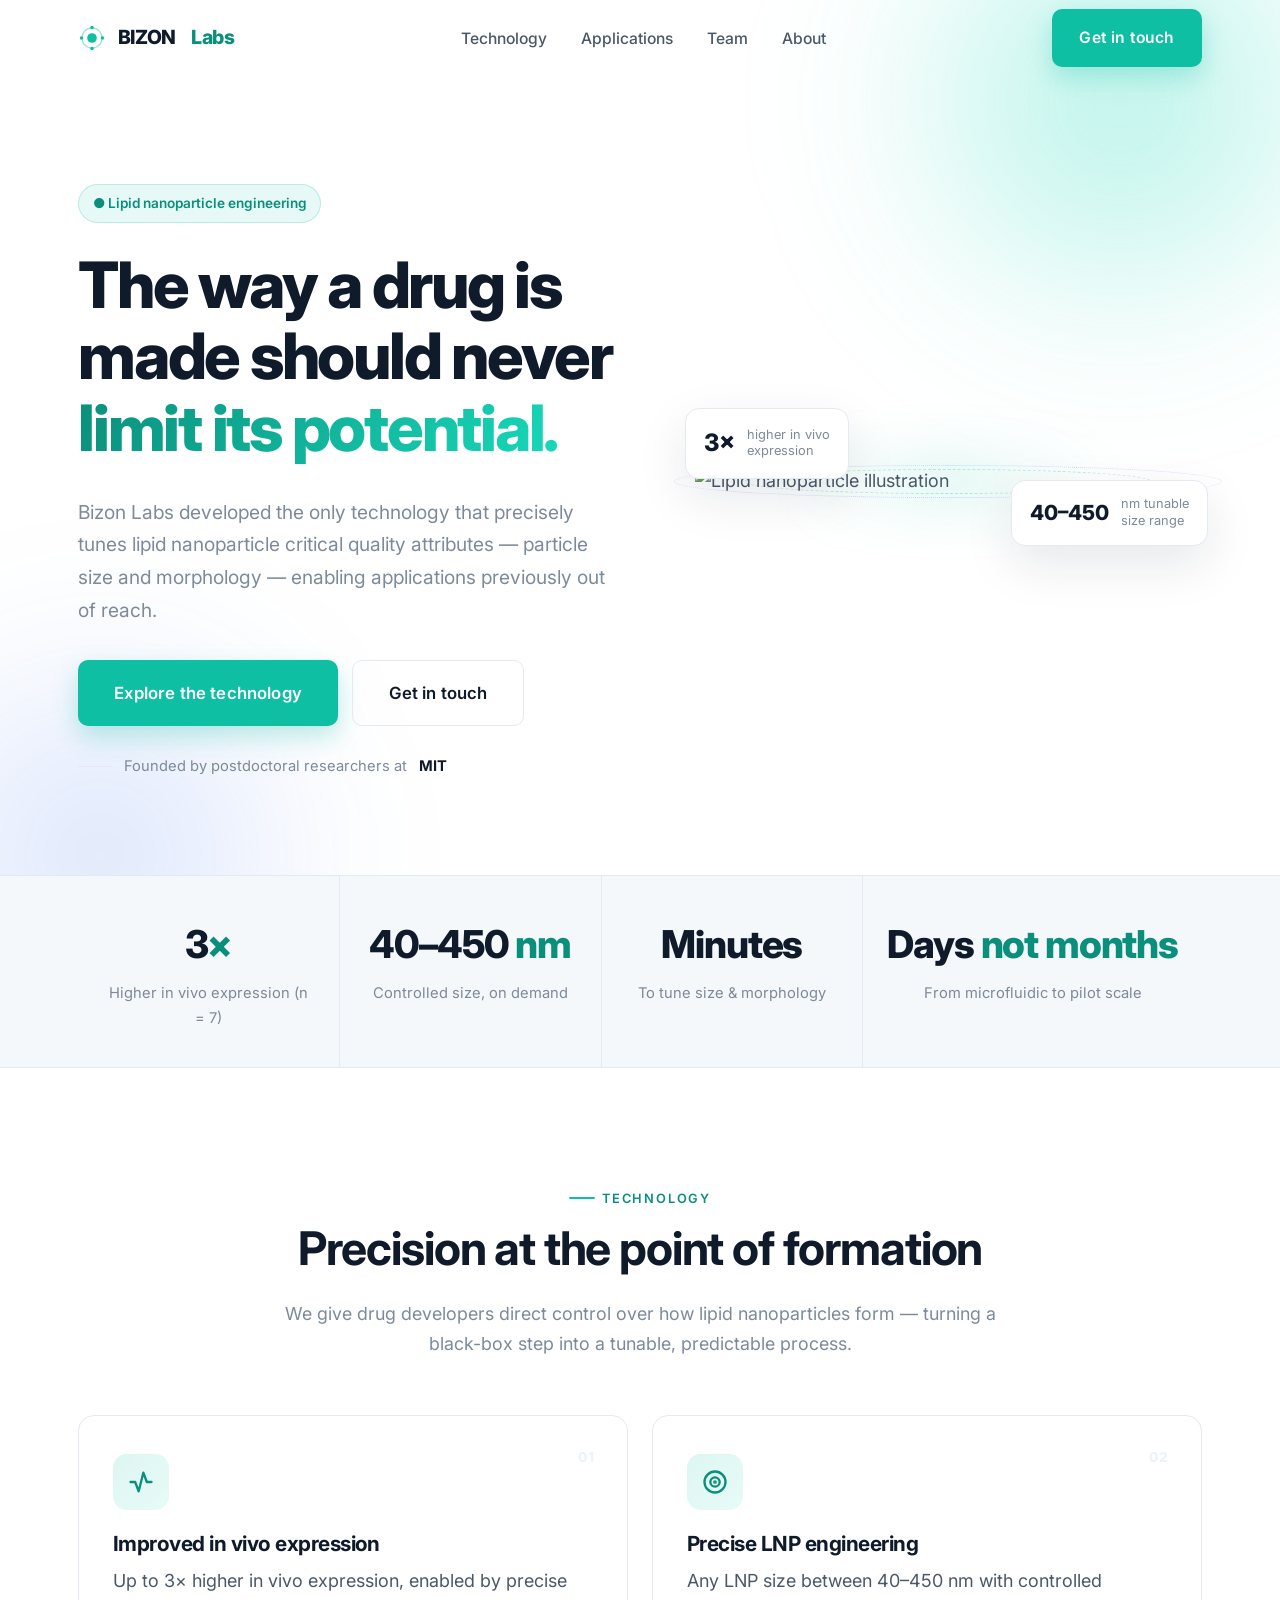
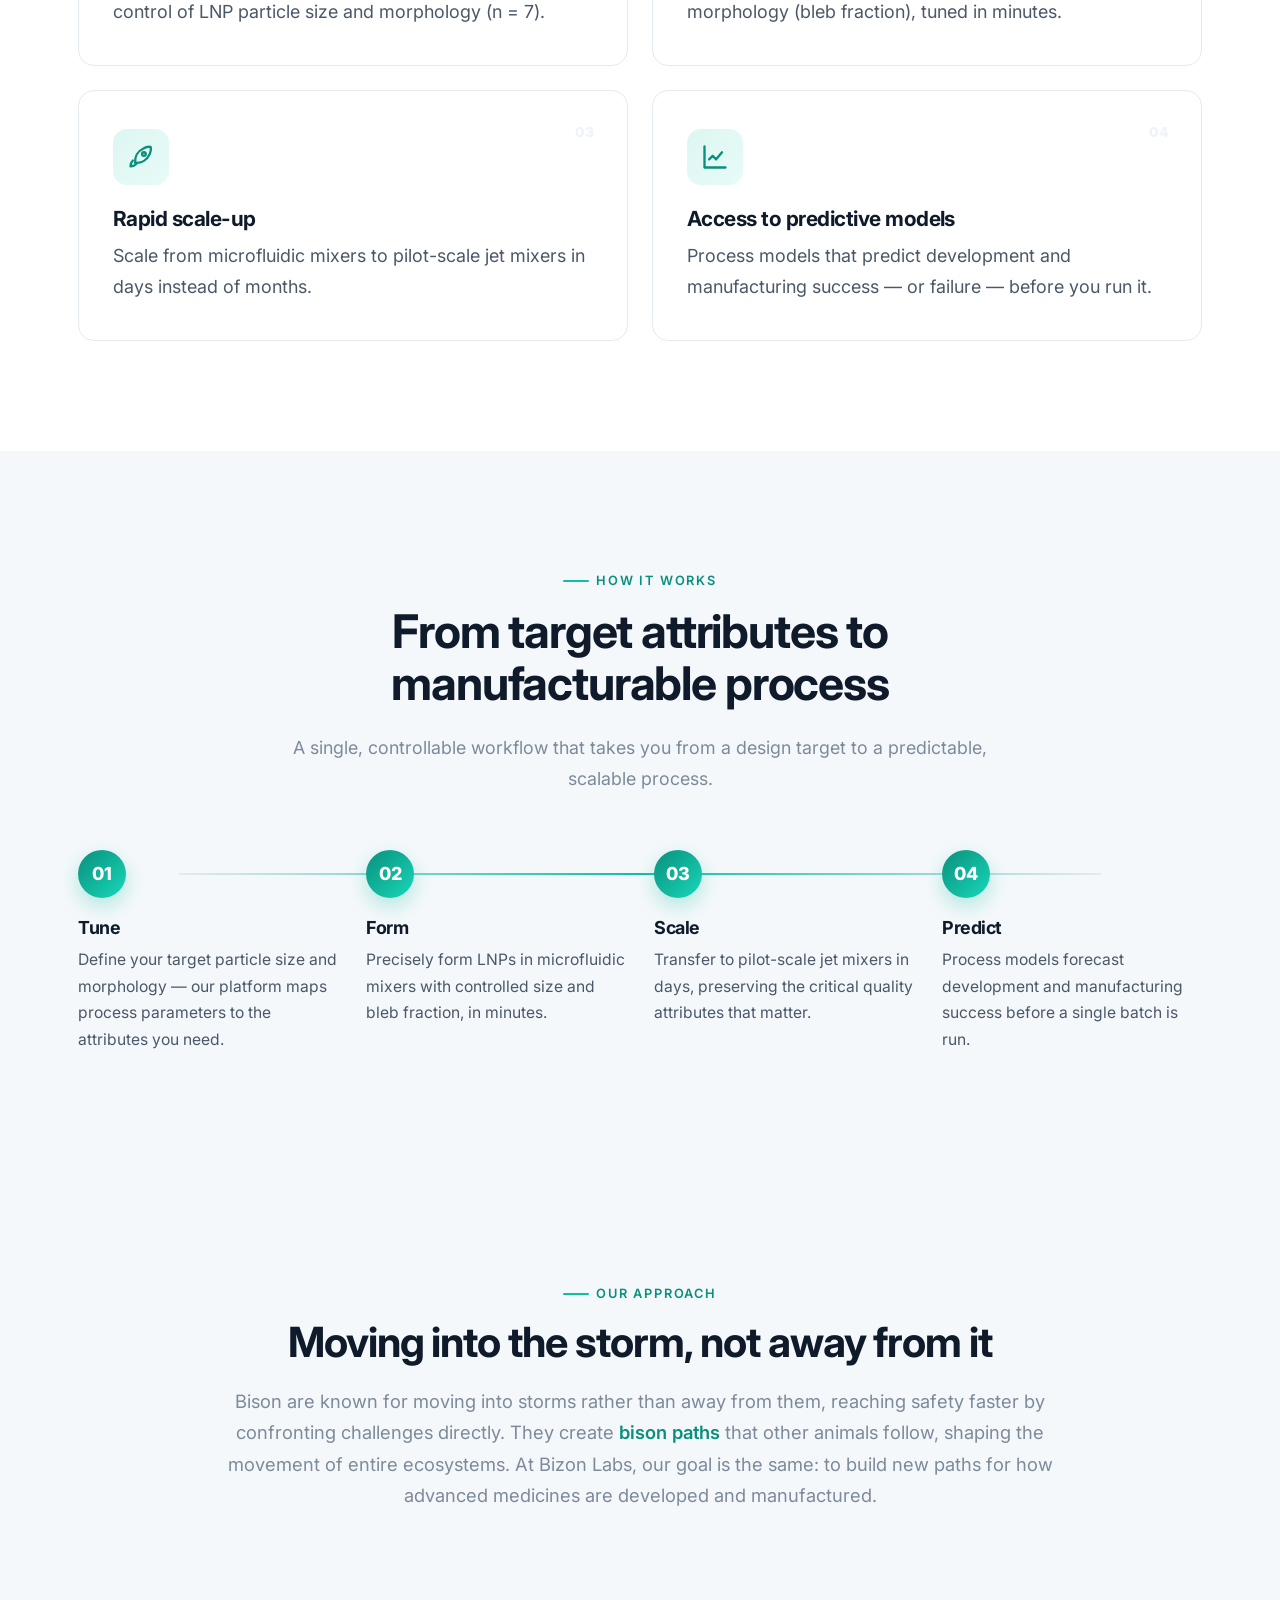
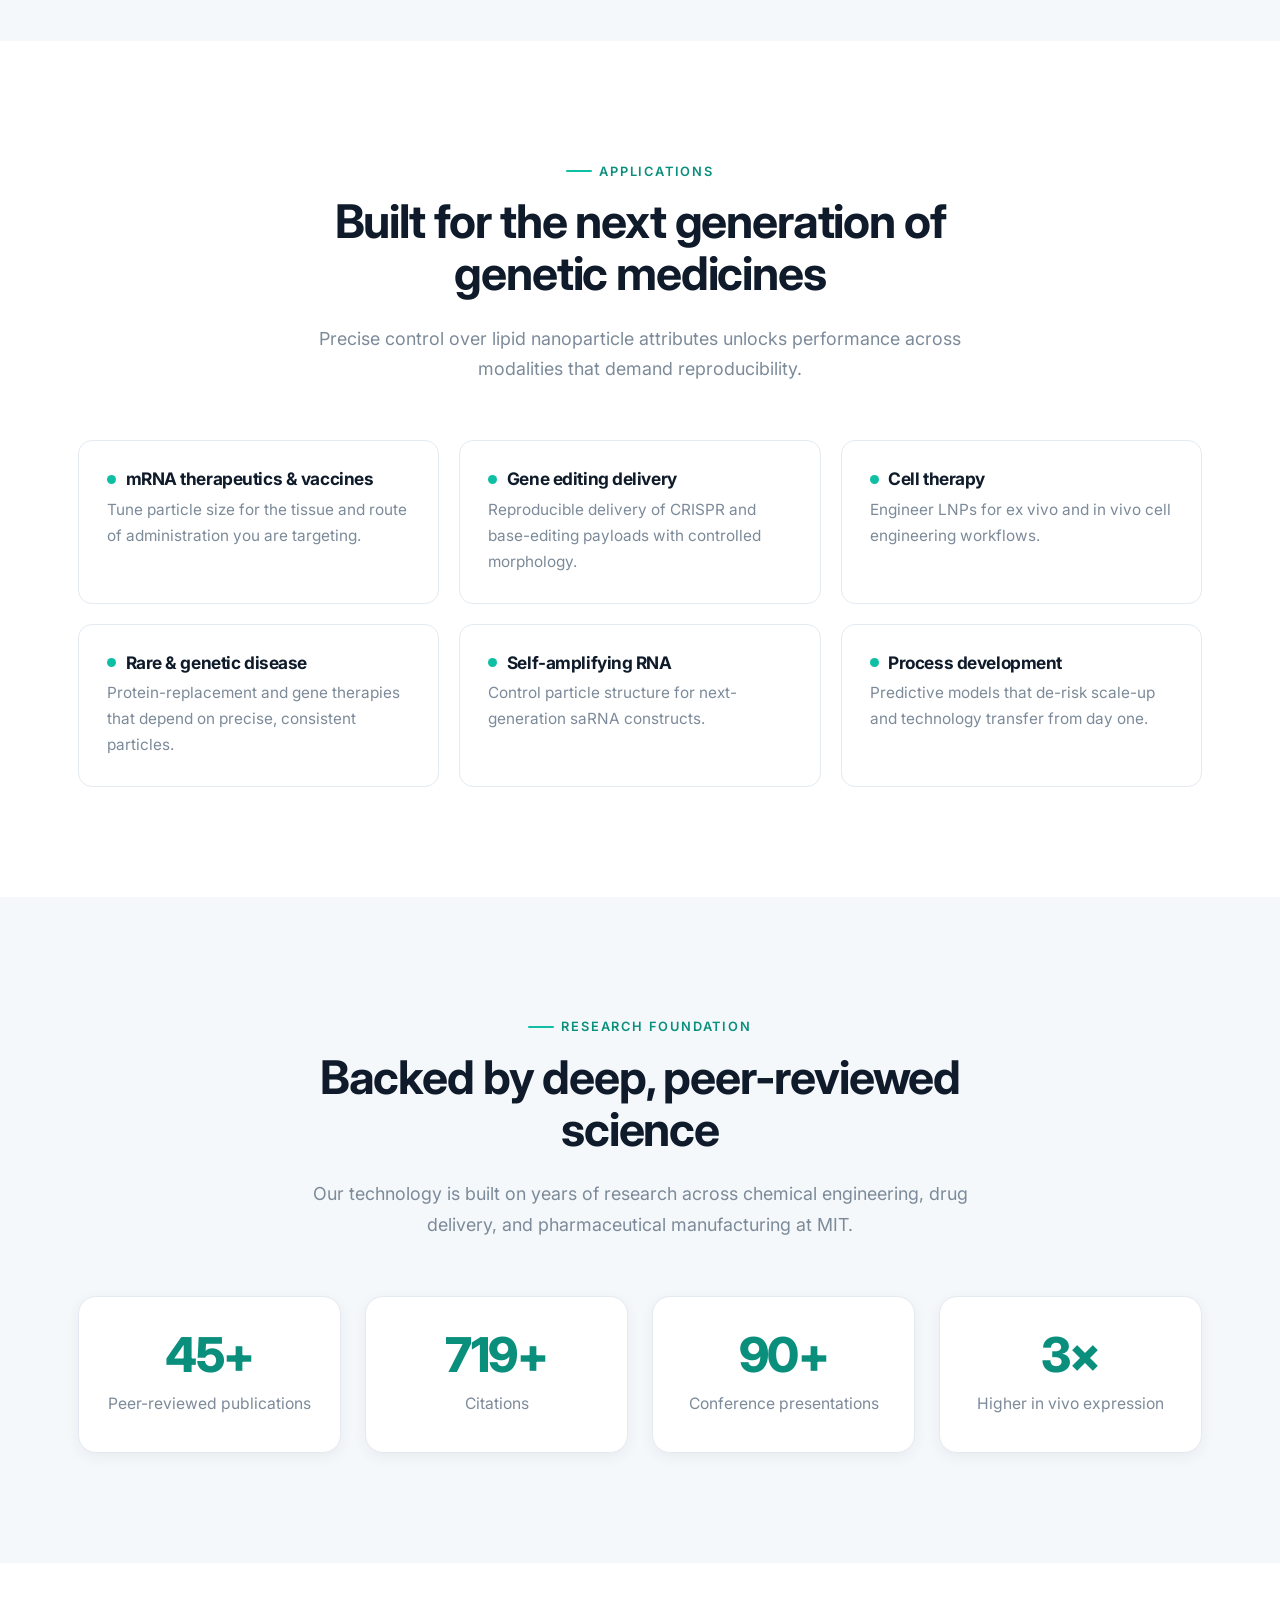
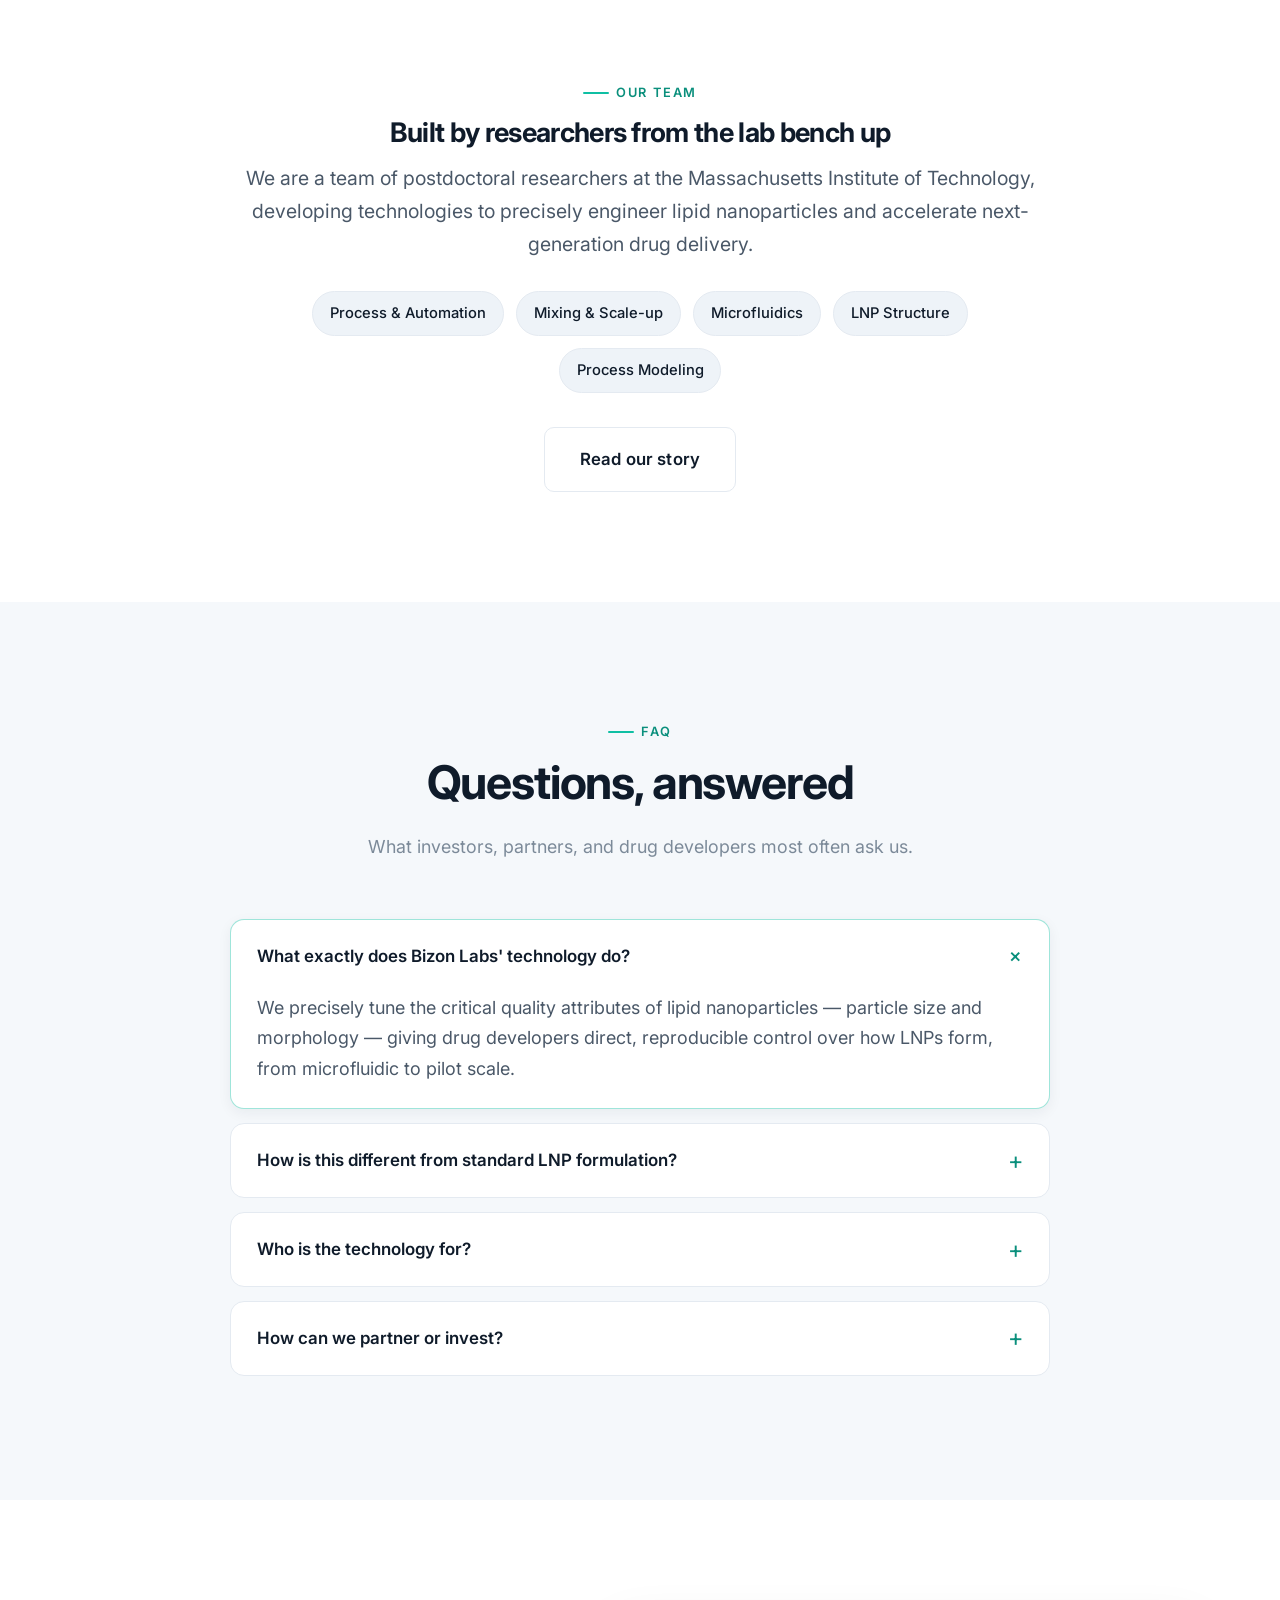
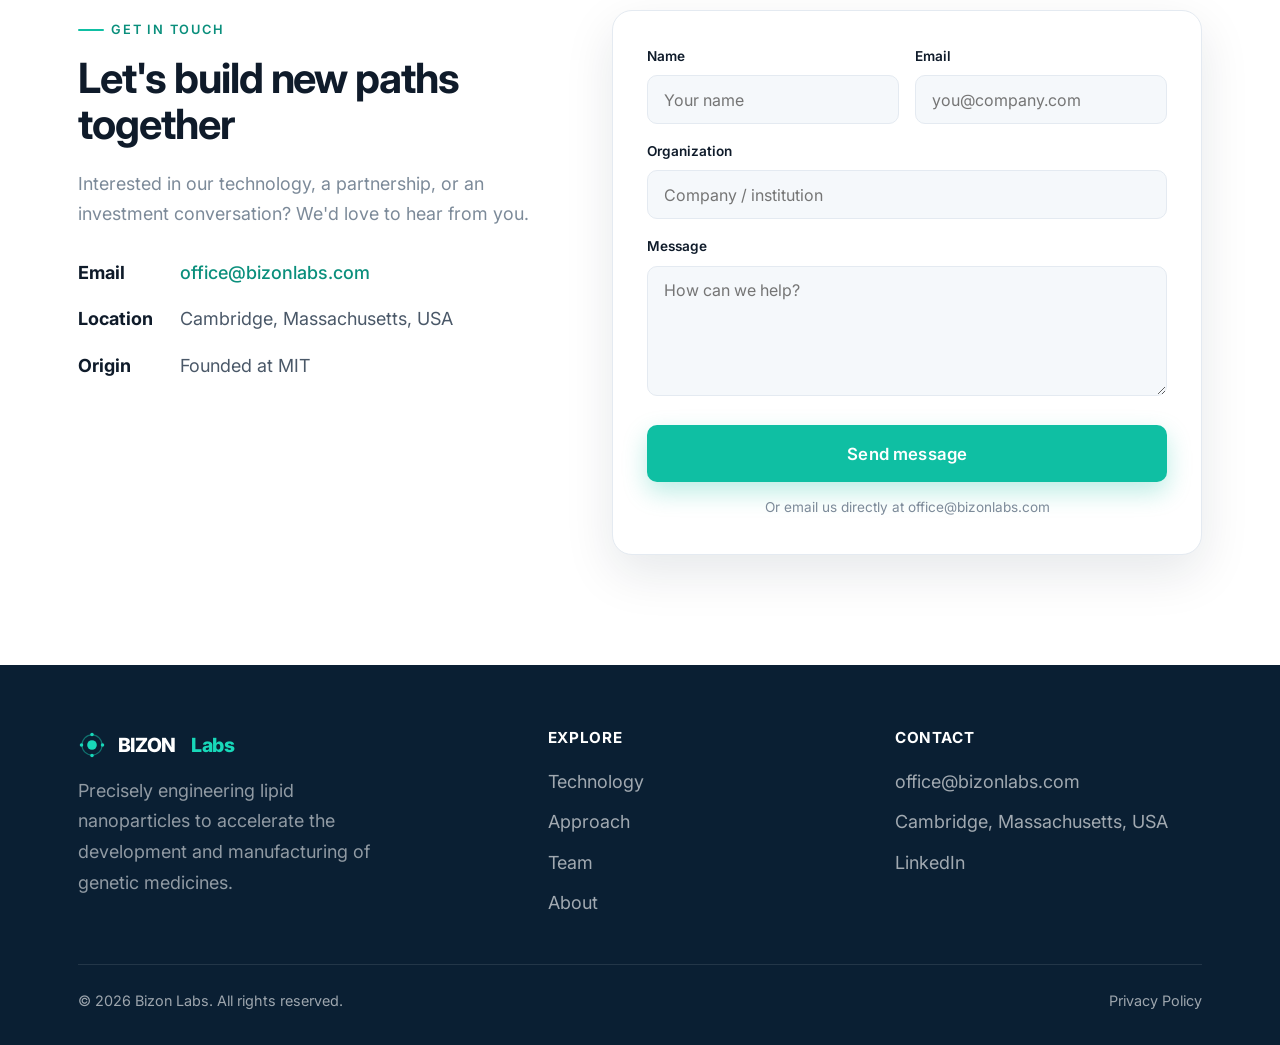
==== index.html @ 74df3350 "Redesign site: light/premium layout, anonymous team, new sections - Rebuild index/team/privacy on a " ====
<!DOCTYPE html>
<html lang="en">
<head>
	<meta charset="utf-8" />
	<meta name="viewport" content="width=device-width, initial-scale=1" />
	<title>Bizon Labs — Precision Lipid Nanoparticle Engineering</title>
	<meta name="description" content="Bizon Labs builds technology that precisely tunes lipid nanoparticle critical quality attributes — size and morphology — to unlock better in vivo performance and faster process development for genetic medicines." />

	<!-- Open Graph -->
	<meta property="og:type" content="website" />
	<meta property="og:title" content="Bizon Labs — Precision Lipid Nanoparticle Engineering" />
	<meta property="og:description" content="Precisely tune lipid nanoparticle size and morphology for better in vivo expression and faster scale-up." />
	<meta property="og:url" content="https://bizonlabs.com/" />

	<!-- Favicon (inline teal dot) -->
	<link rel="icon" href="data:image/svg+xml,%3Csvg xmlns='http://www.w3.org/2000/svg' viewBox='0 0 32 32'%3E%3Ccircle cx='16' cy='16' r='13' fill='%230fbfa3'/%3E%3Ccircle cx='16' cy='16' r='5' fill='%23ffffff'/%3E%3C/svg%3E" />

	<link rel="preconnect" href="https://fonts.googleapis.com" />
	<link rel="preconnect" href="https://fonts.gstatic.com" crossorigin />
	<link href="https://fonts.googleapis.com/css2?family=Inter:wght@400;500;600;700;800&display=swap" rel="stylesheet" />
	<link rel="stylesheet" href="assets/css/site.css" />
</head>
<body>

	<!-- Header -->
	<header class="site-header" id="siteHeader">
		<div class="container nav">
			<a href="#home" class="brand"><svg class="logo" width="28" height="28" viewBox="0 0 32 32" aria-hidden="true"><circle cx="16" cy="16" r="11.5" fill="none" stroke="currentColor" stroke-width="1.4" opacity=".45"/><circle cx="16" cy="16" r="5.5" fill="currentColor"/><g fill="currentColor"><circle cx="16" cy="4" r="2"/><circle cx="28" cy="16" r="2"/><circle cx="16" cy="28" r="2"/><circle cx="4" cy="16" r="2"/></g></svg>BIZON&nbsp;<b>Labs</b></a>
			<ul class="nav-links">
				<li><a href="#technology">Technology</a></li>
				<li><a href="#applications">Applications</a></li>
				<li><a href="#team">Team</a></li>
				<li><a href="team.html">About</a></li>
			</ul>
			<div class="nav-cta">
				<a href="#contact" class="btn btn--primary">Get in touch</a>
			</div>
			<button class="nav-toggle" id="navToggle" aria-label="Menu"><span></span><span></span><span></span></button>
		</div>
		<nav class="mobile-menu" id="mobileMenu">
			<a href="#technology">Technology</a>
			<a href="#applications">Applications</a>
			<a href="#team">Team</a>
			<a href="team.html">About</a>
			<a href="#contact" class="btn btn--primary">Get in touch</a>
		</nav>
	</header>

	<!-- Hero -->
	<section class="hero" id="home">
		<div class="container">
			<div class="hero-grid">
				<div class="hero-copy">
					<span class="hero-badge">● Lipid nanoparticle engineering</span>
					<h1>The way a drug is made should never <span class="grad">limit its potential.</span></h1>
					<p class="hero-lead">Bizon Labs developed the only technology that precisely tunes lipid nanoparticle critical quality attributes — particle size and morphology — enabling applications previously out of reach.</p>
					<div class="hero-actions">
						<a href="#technology" class="btn btn--primary btn--lg">Explore the technology</a>
						<a href="#contact" class="btn btn--ghost btn--lg">Get in touch</a>
					</div>
					<div class="hero-trust">Founded by postdoctoral researchers at <strong>MIT</strong></div>
				</div>
				<div class="hero-visual">
					<div class="glow"></div>
					<div class="hero-orbit"><span></span><span></span></div>
					<img src="images/LNP.png" alt="Lipid nanoparticle illustration" />
					<div class="hero-card">
						<div class="num">3×</div>
						<div class="lbl">higher in vivo<br />expression</div>
					</div>
					<div class="hero-card card-2">
						<div class="num" style="font-size:1.3rem">40–450</div>
						<div class="lbl">nm tunable<br />size range</div>
					</div>
				</div>
			</div>
		</div>
	</section>

	<!-- Stat bar -->
	<section class="statbar">
		<div class="container">
			<div class="grid">
				<div class="stat"><div class="n">3<span>×</span></div><div class="t">Higher in vivo expression (n = 7)</div></div>
				<div class="stat"><div class="n">40–450 <span>nm</span></div><div class="t">Controlled size, on demand</div></div>
				<div class="stat"><div class="n">Minutes</div><div class="t">To tune size &amp; morphology</div></div>
				<div class="stat"><div class="n">Days <span>not months</span></div><div class="t">From microfluidic to pilot scale</div></div>
			</div>
		</div>
	</section>

	<!-- Technology -->
	<section class="section" id="technology">
		<div class="container">
			<div class="section-head reveal">
				<span class="eyebrow">Technology</span>
				<h2>Precision at the point of formation</h2>
				<p>We give drug developers direct control over how lipid nanoparticles form — turning a black-box step into a tunable, predictable process.</p>
			</div>
			<div class="cards">
				<article class="card reveal d1">
					<span class="num-badge">01</span>
					<div class="ico">
						<svg viewBox="0 0 24 24" fill="none" stroke="currentColor" stroke-width="2" stroke-linecap="round" stroke-linejoin="round"><path d="M3 12h4l3 8 4-16 3 8h4"/></svg>
					</div>
					<h3>Improved in vivo expression</h3>
					<p>Up to 3× higher in vivo expression, enabled by precise control of LNP particle size and morphology (n = 7).</p>
				</article>
				<article class="card reveal d2">
					<span class="num-badge">02</span>
					<div class="ico">
						<svg viewBox="0 0 24 24" fill="none" stroke="currentColor" stroke-width="2" stroke-linecap="round" stroke-linejoin="round"><circle cx="12" cy="12" r="9"/><circle cx="12" cy="12" r="4"/><circle cx="12" cy="12" r="0.6" fill="currentColor"/></svg>
					</div>
					<h3>Precise LNP engineering</h3>
					<p>Any LNP size between 40–450 nm with controlled morphology (bleb fraction), tuned in minutes.</p>
				</article>
				<article class="card reveal d3">
					<span class="num-badge">03</span>
					<div class="ico">
						<svg viewBox="0 0 24 24" fill="none" stroke="currentColor" stroke-width="2" stroke-linecap="round" stroke-linejoin="round"><path d="M5 15c-2 2-2 5-2 5s3 0 5-2"/><path d="M14.5 4.5C9 7 6.5 12 7 17c5 .5 10-2 12.5-7.5.7-1.6 1-3.4 1-5.2 0-.6-.5-1.1-1.1-1.1-1.8 0-3.6.3-4.9 1.3z"/><circle cx="14.5" cy="9.5" r="1.6"/></svg>
					</div>
					<h3>Rapid scale-up</h3>
					<p>Scale from microfluidic mixers to pilot-scale jet mixers in days instead of months.</p>
				</article>
				<article class="card reveal d4">
					<span class="num-badge">04</span>
					<div class="ico">
						<svg viewBox="0 0 24 24" fill="none" stroke="currentColor" stroke-width="2" stroke-linecap="round" stroke-linejoin="round"><path d="M3 3v18h18"/><path d="M7 14l3-3 3 3 5-6"/></svg>
					</div>
					<h3>Access to predictive models</h3>
					<p>Process models that predict development and manufacturing success — or failure — before you run it.</p>
				</article>
			</div>
		</div>
	</section>

	<!-- How it works -->
	<section class="section section--soft process" id="process">
		<div class="container">
			<div class="section-head reveal">
				<span class="eyebrow">How it works</span>
				<h2>From target attributes to manufacturable process</h2>
				<p>A single, controllable workflow that takes you from a design target to a predictable, scalable process.</p>
			</div>
			<div class="steps">
				<div class="step reveal d1"><div class="k">01</div><h3>Tune</h3><p>Define your target particle size and morphology — our platform maps process parameters to the attributes you need.</p></div>
				<div class="step reveal d2"><div class="k">02</div><h3>Form</h3><p>Precisely form LNPs in microfluidic mixers with controlled size and bleb fraction, in minutes.</p></div>
				<div class="step reveal d3"><div class="k">03</div><h3>Scale</h3><p>Transfer to pilot-scale jet mixers in days, preserving the critical quality attributes that matter.</p></div>
				<div class="step reveal d4"><div class="k">04</div><h3>Predict</h3><p>Process models forecast development and manufacturing success before a single batch is run.</p></div>
			</div>
		</div>
	</section>

	<!-- Statement -->
	<section class="section statement" id="approach">
		<div class="container">
			<div class="inner reveal">
				<span class="eyebrow">Our approach</span>
				<h2>Moving into the storm, not away from it</h2>
				<p>Bison are known for moving into storms rather than away from them, reaching safety faster by confronting challenges directly. They create <em>bison paths</em> that other animals follow, shaping the movement of entire ecosystems. At Bizon Labs, our goal is the same: to build new paths for how advanced medicines are developed and manufactured.</p>
			</div>
		</div>
	</section>

	<!-- Applications -->
	<section class="section" id="applications">
		<div class="container">
			<div class="section-head reveal">
				<span class="eyebrow">Applications</span>
				<h2>Built for the next generation of genetic medicines</h2>
				<p>Precise control over lipid nanoparticle attributes unlocks performance across modalities that demand reproducibility.</p>
			</div>
			<div class="apps">
				<div class="app reveal d1"><h3><span class="d"></span>mRNA therapeutics &amp; vaccines</h3><p>Tune particle size for the tissue and route of administration you are targeting.</p></div>
				<div class="app reveal d2"><h3><span class="d"></span>Gene editing delivery</h3><p>Reproducible delivery of CRISPR and base-editing payloads with controlled morphology.</p></div>
				<div class="app reveal d3"><h3><span class="d"></span>Cell therapy</h3><p>Engineer LNPs for ex vivo and in vivo cell engineering workflows.</p></div>
				<div class="app reveal d1"><h3><span class="d"></span>Rare &amp; genetic disease</h3><p>Protein-replacement and gene therapies that depend on precise, consistent particles.</p></div>
				<div class="app reveal d2"><h3><span class="d"></span>Self-amplifying RNA</h3><p>Control particle structure for next-generation saRNA constructs.</p></div>
				<div class="app reveal d3"><h3><span class="d"></span>Process development</h3><p>Predictive models that de-risk scale-up and technology transfer from day one.</p></div>
			</div>
		</div>
	</section>

	<!-- Credibility / research foundation -->
	<section class="section credibility" id="research">
		<div class="container">
			<div class="section-head reveal">
				<span class="eyebrow">Research foundation</span>
				<h2>Backed by deep, peer-reviewed science</h2>
				<p>Our technology is built on years of research across chemical engineering, drug delivery, and pharmaceutical manufacturing at MIT.</p>
			</div>
			<div class="cred-grid">
				<div class="cred reveal d1"><div class="n" data-count="50" data-suffix="+">0</div><div class="t">Peer-reviewed publications</div></div>
				<div class="cred reveal d2"><div class="n" data-count="800" data-suffix="+">0</div><div class="t">Citations</div></div>
				<div class="cred reveal d3"><div class="n" data-count="100" data-suffix="+">0</div><div class="t">Conference presentations</div></div>
				<div class="cred reveal d4"><div class="n" data-count="3" data-suffix="×">0</div><div class="t">Higher in vivo expression</div></div>
			</div>
		</div>
	</section>

	<!-- Team teaser -->
	<section class="section team-teaser" id="team">
		<div class="container">
			<div class="inner reveal">
				<span class="eyebrow">Our team</span>
				<h2>Built by researchers from the lab bench up</h2>
				<p class="lead">We are a team of postdoctoral researchers at the Massachusetts Institute of Technology, developing technologies to precisely engineer lipid nanoparticles and accelerate next-generation drug delivery.</p>
				<div class="chips">
					<span class="chip">Process &amp; Automation</span>
					<span class="chip">Mixing &amp; Scale-up</span>
					<span class="chip">Microfluidics</span>
					<span class="chip">LNP Structure</span>
					<span class="chip">Process Modeling</span>
				</div>
				<a href="team.html" class="btn btn--ghost btn--lg">Read our story</a>
			</div>
		</div>
	</section>

	<!-- FAQ -->
	<section class="section section--soft" id="faq">
		<div class="container">
			<div class="section-head reveal">
				<span class="eyebrow">FAQ</span>
				<h2>Questions, answered</h2>
				<p>What investors, partners, and drug developers most often ask us.</p>
			</div>
			<div class="faq reveal">
				<details class="faq-item" open>
					<summary>What exactly does Bizon Labs' technology do?</summary>
					<div class="a"><p>We precisely tune the critical quality attributes of lipid nanoparticles — particle size and morphology — giving drug developers direct, reproducible control over how LNPs form, from microfluidic to pilot scale.</p></div>
				</details>
				<details class="faq-item">
					<summary>How is this different from standard LNP formulation?</summary>
					<div class="a"><p>Conventional workflows offer limited control over the formation process itself. Our platform maps process parameters to particle attributes, so you can target a specific size (40–450 nm) and morphology on demand — and predict the outcome before running a batch.</p></div>
				</details>
				<details class="faq-item">
					<summary>Who is the technology for?</summary>
					<div class="a"><p>Teams developing mRNA therapeutics and vaccines, gene editing and cell therapies, rare-disease treatments, and self-amplifying RNA — anywhere reproducible, high-performing LNPs matter.</p></div>
				</details>
				<details class="faq-item">
					<summary>How can we partner or invest?</summary>
					<div class="a"><p>We're actively speaking with potential pharma partners and investors. Reach out through the form below or email <a href="mailto:office@bizonlabs.com">office@bizonlabs.com</a>.</p></div>
				</details>
			</div>
		</div>
	</section>

	<!-- Contact -->
	<section class="section" id="contact">
		<div class="container">
			<div class="contact-wrap">
				<div class="contact-info reveal">
					<span class="eyebrow">Get in touch</span>
					<h2>Let's build new paths together</h2>
					<p class="lead">Interested in our technology, a partnership, or an investment conversation? We'd love to hear from you.</p>
					<ul class="contact-meta">
						<li><span class="lbl">Email</span><a href="mailto:office@bizonlabs.com">office@bizonlabs.com</a></li>
						<li><span class="lbl">Location</span><span>Cambridge, Massachusetts, USA</span></li>
						<li><span class="lbl">Origin</span><span>Founded at MIT</span></li>
					</ul>
				</div>
				<form class="form reveal" action="https://formspree.io/f/REPLACE_WITH_FORM_ID" method="POST">
					<div class="row">
						<div class="field"><label for="name">Name</label><input id="name" name="name" type="text" required placeholder="Your name" /></div>
						<div class="field"><label for="email">Email</label><input id="email" name="email" type="email" required placeholder="you@company.com" /></div>
					</div>
					<div class="field"><label for="org">Organization</label><input id="org" name="organization" type="text" placeholder="Company / institution" /></div>
					<div class="field"><label for="message">Message</label><textarea id="message" name="message" required placeholder="How can we help?"></textarea></div>
					<button type="submit" class="btn btn--primary btn--lg">Send message</button>
					<p class="form-note">Or email us directly at office@bizonlabs.com</p>
				</form>
			</div>
		</div>
	</section>

	<!-- Footer -->
	<footer class="site-footer">
		<div class="container">
			<div class="footer-grid">
				<div>
					<div class="brand"><svg class="logo" width="28" height="28" viewBox="0 0 32 32" aria-hidden="true"><circle cx="16" cy="16" r="11.5" fill="none" stroke="currentColor" stroke-width="1.4" opacity=".45"/><circle cx="16" cy="16" r="5.5" fill="currentColor"/><g fill="currentColor"><circle cx="16" cy="4" r="2"/><circle cx="28" cy="16" r="2"/><circle cx="16" cy="28" r="2"/><circle cx="4" cy="16" r="2"/></g></svg>BIZON&nbsp;<b style="color:var(--accent-bright)">Labs</b></div>
					<p>Precisely engineering lipid nanoparticles to accelerate the development and manufacturing of genetic medicines.</p>
				</div>
				<div class="footer-col">
					<h4>Explore</h4>
					<a href="#technology">Technology</a>
					<a href="#approach">Approach</a>
					<a href="#team">Team</a>
					<a href="team.html">About</a>
				</div>
				<div class="footer-col">
					<h4>Contact</h4>
					<a href="mailto:office@bizonlabs.com">office@bizonlabs.com</a>
					<a href="#">Cambridge, Massachusetts, USA</a>
					<a href="#" aria-label="LinkedIn">LinkedIn</a>
				</div>
			</div>
			<div class="footer-bottom">
				<span>&copy; 2026 Bizon Labs. All rights reserved.</span>
				<a href="privacy.html">Privacy Policy</a>
			</div>
		</div>
	</footer>

	<script>
		// Sticky header background on scroll
		var header = document.getElementById('siteHeader');
		function onScroll() { header.classList.toggle('scrolled', window.scrollY > 24); }
		onScroll(); window.addEventListener('scroll', onScroll, { passive: true });

		// Mobile menu
		var toggle = document.getElementById('navToggle');
		var menu = document.getElementById('mobileMenu');
		toggle.addEventListener('click', function () {
			var open = menu.classList.toggle('open');
			header.classList.toggle('menu-open', open);
		});
		menu.querySelectorAll('a').forEach(function (a) {
			a.addEventListener('click', function () { menu.classList.remove('open'); header.classList.remove('menu-open'); });
		});

		// Scroll reveal
		var io = new IntersectionObserver(function (entries) {
			entries.forEach(function (e) { if (e.isIntersecting) { e.target.classList.add('is-visible'); io.unobserve(e.target); } });
		}, { threshold: 0.14 });
		document.querySelectorAll('.reveal').forEach(function (el) { io.observe(el); });

		// Animated counters
		function countUp(el) {
			var target = parseFloat(el.getAttribute('data-count'));
			var suffix = el.getAttribute('data-suffix') || '';
			var dur = 1400, start = performance.now();
			(function tick(now) {
				var p = Math.min((now - start) / dur, 1);
				var eased = 1 - Math.pow(1 - p, 3);
				el.textContent = Math.round(target * eased) + suffix;
				if (p < 1) requestAnimationFrame(tick);
			})(start);
		}
		var ioCount = new IntersectionObserver(function (entries) {
			entries.forEach(function (e) { if (e.isIntersecting) { countUp(e.target); ioCount.unobserve(e.target); } });
		}, { threshold: 0.5 });
		document.querySelectorAll('[data-count]').forEach(function (el) { ioCount.observe(el); });
	</script>

</body>
</html>
---- assets/css/site.css ----
/* ==========================================================================
   Bizon Labs — site.css
   Modern, self-contained design system for the redesigned site.
   Light & premium, inspired by lila.ai. Does not depend on the old template.
   ========================================================================== */

/* --- Design tokens ----------------------------------------------------- */
:root {
	--ink:        #0a1f33;   /* deep navy (dark sections, headings) */
	--ink-2:      #0e2a45;
	--text:       #4a5868;   /* body text */
	--text-strong:#0f1b2a;
	--muted:      #7c8a99;
	--bg:         #ffffff;
	--bg-soft:    #f5f8fb;
	--bg-soft-2:  #eef3f8;
	--accent:     #0fbfa3;   /* brand teal */
	--accent-bright: #18d8b9;
	--accent-ink: #0a8f7c;
	--border:     #e4eaf1;
	--radius:     16px;
	--radius-sm:  10px;
	--shadow-sm:  0 4px 14px rgba(10, 31, 51, 0.06);
	--shadow:     0 18px 50px rgba(10, 31, 51, 0.10);
	--shadow-lg:  0 30px 70px rgba(10, 31, 51, 0.16);
	--maxw:       1180px;
	--font:       'Inter', -apple-system, BlinkMacSystemFont, 'Segoe UI', Roboto, Helvetica, Arial, sans-serif;
}

/* --- Reset ------------------------------------------------------------- */
*, *::before, *::after { box-sizing: border-box; }
html { scroll-behavior: smooth; -webkit-text-size-adjust: 100%; }
body {
	margin: 0;
	background: var(--bg);
	color: var(--text);
	font-family: var(--font);
	font-size: 18px;
	line-height: 1.7;
	-webkit-font-smoothing: antialiased;
	-moz-osx-font-smoothing: grayscale;
	overflow-x: hidden;
}
img { max-width: 100%; display: block; }
a { color: inherit; text-decoration: none; }
h1, h2, h3, h4 { color: var(--text-strong); margin: 0 0 .5em; line-height: 1.12; letter-spacing: -0.025em; font-weight: 700; }
p { margin: 0 0 1.1em; }
ul { margin: 0; padding: 0; }

/* --- Layout helpers ---------------------------------------------------- */
.container { width: 100%; max-width: var(--maxw); margin: 0 auto; padding: 0 28px; }
.section { padding: 110px 0; }
.section--tight { padding: 80px 0; }
.section--soft { background: var(--bg-soft); }
.eyebrow {
	display: inline-flex; align-items: center; gap: .55em;
	font-size: .8rem; font-weight: 600; letter-spacing: .14em; text-transform: uppercase;
	color: var(--accent-ink); margin-bottom: 1.1em;
}
.eyebrow::before { content: ""; width: 26px; height: 2px; background: var(--accent); border-radius: 2px; }
.section-head { max-width: 720px; margin: 0 auto 56px; text-align: center; }
.section-head .eyebrow { margin-left: auto; margin-right: auto; }
.section-head h2 { font-size: clamp(2rem, 4vw, 2.9rem); }
.section-head p { font-size: 1.12rem; color: var(--muted); margin: 0; }

/* --- Buttons ----------------------------------------------------------- */
.btn {
	display: inline-flex; align-items: center; justify-content: center; gap: .55em;
	font-family: inherit; font-size: .98rem; font-weight: 600; letter-spacing: .01em;
	padding: .92em 1.7em; border-radius: var(--radius-sm); border: 1.5px solid transparent;
	cursor: pointer; transition: transform .16s ease, background .2s ease, box-shadow .2s ease, color .2s ease, border-color .2s ease;
	white-space: nowrap;
}
.btn--primary { background: var(--accent); color: #fff; box-shadow: 0 10px 24px rgba(15, 191, 163, 0.28); }
.btn--primary:hover { background: var(--accent-ink); transform: translateY(-2px); box-shadow: 0 16px 32px rgba(15, 191, 163, 0.34); }
.btn--ghost { background: transparent; color: var(--text-strong); border-color: var(--border); }
.btn--ghost:hover { border-color: var(--accent); color: var(--accent-ink); transform: translateY(-2px); }
.btn--light { background: #fff; color: var(--ink); }
.btn--light:hover { transform: translateY(-2px); box-shadow: var(--shadow); }
.btn--lg { padding: 1.05em 2.1em; font-size: 1.05rem; }

/* --- Header / nav ------------------------------------------------------ */
.site-header {
	position: fixed; top: 0; left: 0; right: 0; z-index: 100;
	transition: background .3s ease, box-shadow .3s ease, border-color .3s ease;
	background: rgba(255,255,255,0);
	border-bottom: 1px solid transparent;
}
.site-header.scrolled {
	background: rgba(255,255,255,0.85);
	backdrop-filter: saturate(180%) blur(14px);
	-webkit-backdrop-filter: saturate(180%) blur(14px);
	border-bottom-color: var(--border);
	box-shadow: var(--shadow-sm);
}
.nav { display: flex; align-items: center; justify-content: space-between; height: 76px; }
.brand { display: flex; align-items: center; gap: .6em; font-weight: 800; font-size: 1.22rem; letter-spacing: -0.02em; color: var(--text-strong); }
.brand .dot { width: 12px; height: 12px; border-radius: 50%; background: var(--accent); box-shadow: 0 0 0 5px rgba(15,191,163,.16); }
.brand b { color: var(--accent-ink); font-weight: 800; }
.nav-links { display: flex; align-items: center; gap: 34px; list-style: none; }
.nav-links a { font-size: .98rem; font-weight: 500; color: var(--text); transition: color .2s ease; }
.nav-links a:hover { color: var(--accent-ink); }
.nav-cta { display: flex; align-items: center; gap: 14px; }
.nav-toggle { display: none; background: none; border: 0; cursor: pointer; padding: 8px; }
.nav-toggle span { display: block; width: 24px; height: 2px; background: var(--text-strong); margin: 5px 0; border-radius: 2px; transition: .25s; }
.mobile-menu { display: none; }   /* hidden by default; shown only on mobile when .open */

/* --- Hero -------------------------------------------------------------- */
.hero { position: relative; padding: 168px 0 96px; overflow: hidden; }
.hero::before, .hero::after { content: ""; position: absolute; border-radius: 50%; filter: blur(70px); z-index: 0; }
.hero::before { width: 560px; height: 560px; top: -180px; right: -120px; background: radial-gradient(circle at center, rgba(24,216,185,.34), rgba(24,216,185,0) 70%); }
.hero::after  { width: 520px; height: 520px; bottom: -240px; left: -160px; background: radial-gradient(circle at center, rgba(37,99,235,.18), rgba(37,99,235,0) 70%); }
.hero .container { position: relative; z-index: 1; }
.hero-grid { display: grid; grid-template-columns: 1.05fr .95fr; gap: 56px; align-items: center; }
.hero-badge {
	display: inline-flex; align-items: center; gap: .55em; padding: .5em 1em; border-radius: 100px;
	background: rgba(15,191,163,.10); border: 1px solid rgba(15,191,163,.22);
	color: var(--accent-ink); font-size: .85rem; font-weight: 600; margin-bottom: 26px;
}
.hero h1 { font-size: clamp(2.6rem, 5.4vw, 4rem); letter-spacing: -0.035em; }
.hero h1 .grad { background: linear-gradient(120deg, var(--accent-ink), var(--accent-bright)); -webkit-background-clip: text; background-clip: text; -webkit-text-fill-color: transparent; }
.hero-lead { font-size: 1.2rem; color: var(--muted); max-width: 540px; margin-bottom: 34px; }
.hero-actions { display: flex; flex-wrap: wrap; gap: 14px; }
.hero-visual { position: relative; }
.hero-visual .glow { position: absolute; inset: 6% 6%; background: radial-gradient(circle, rgba(15,191,163,.30), rgba(15,191,163,0) 65%); filter: blur(30px); z-index: 0; }
.hero-visual img { position: relative; z-index: 1; margin: 0 auto; border-radius: 20px; }
.hero-card {
	position: absolute; z-index: 2; bottom: 18px; left: -10px; background: #fff;
	border: 1px solid var(--border); border-radius: 14px; box-shadow: var(--shadow);
	padding: 14px 18px; display: flex; align-items: center; gap: 12px;
}
.hero-card .num { font-size: 1.5rem; font-weight: 800; color: var(--text-strong); }
.hero-card .lbl { font-size: .8rem; color: var(--muted); line-height: 1.3; }

/* --- Stat bar ---------------------------------------------------------- */
.statbar { border-top: 1px solid var(--border); border-bottom: 1px solid var(--border); background: var(--bg-soft); }
.statbar .grid { display: grid; grid-template-columns: repeat(4, 1fr); }
.stat { padding: 36px 24px; text-align: center; border-right: 1px solid var(--border); }
.stat:last-child { border-right: 0; }
.stat .n { font-size: clamp(1.8rem, 3vw, 2.5rem); font-weight: 800; color: var(--text-strong); letter-spacing: -0.03em; }
.stat .n span { color: var(--accent-ink); }
.stat .t { font-size: .92rem; color: var(--muted); margin-top: 4px; }

/* --- Feature cards ----------------------------------------------------- */
.cards { display: grid; grid-template-columns: repeat(2, 1fr); gap: 24px; }
.card {
	background: #fff; border: 1px solid var(--border); border-radius: var(--radius);
	padding: 38px 34px; transition: transform .25s ease, box-shadow .25s ease, border-color .25s ease;
}
.card:hover { transform: translateY(-6px); box-shadow: var(--shadow); border-color: rgba(15,191,163,.4); }
.card .ico {
	width: 56px; height: 56px; border-radius: 14px; display: grid; place-items: center; margin-bottom: 22px;
	background: linear-gradient(135deg, rgba(15,191,163,.14), rgba(24,216,185,.10)); color: var(--accent-ink);
}
.card .ico svg { width: 28px; height: 28px; }
.card h3 { font-size: 1.3rem; }
.card p { margin: 0; color: var(--text); }

/* --- Statement band ---------------------------------------------------- */
.statement { background: var(--bg-soft); }
.statement .inner { max-width: 860px; margin: 0 auto; text-align: center; }
.statement h2 { font-size: clamp(1.8rem, 3.6vw, 2.6rem); }
.statement p { font-size: 1.15rem; color: var(--muted); }
.statement em { color: var(--accent-ink); font-style: normal; font-weight: 600; }

/* --- Metrics (dark) ---------------------------------------------------- */
.metrics { background: linear-gradient(160deg, var(--ink), var(--ink-2)); color: #fff; position: relative; overflow: hidden; }
.metrics::before { content:""; position:absolute; width:600px; height:600px; border-radius:50%; top:-220px; right:-160px; background: radial-gradient(circle, rgba(15,191,163,.22), rgba(15,191,163,0) 70%); filter: blur(40px); }
.metrics .container { position: relative; z-index: 1; }
.metrics h2 { color: #fff; }
.metrics .section-head p { color: rgba(255,255,255,.66); }
.metrics .grid { display: grid; grid-template-columns: repeat(3, 1fr); gap: 28px; }
.mcard { background: rgba(255,255,255,.05); border: 1px solid rgba(255,255,255,.12); border-radius: var(--radius); padding: 32px; }
.mcard .n { font-size: 2.6rem; font-weight: 800; color: var(--accent-bright); letter-spacing: -0.03em; }
.mcard h3 { color: #fff; font-size: 1.15rem; margin: 10px 0 6px; }
.mcard p { color: rgba(255,255,255,.66); margin: 0; font-size: .98rem; }

/* --- Team teaser ------------------------------------------------------- */
.team-teaser .inner { max-width: 820px; margin: 0 auto; text-align: center; }
.team-teaser .lead { font-size: 1.22rem; color: var(--text); }
.chips { display: flex; flex-wrap: wrap; justify-content: center; gap: 12px; margin: 30px 0 34px; }
.chip { padding: .6em 1.15em; border-radius: 100px; background: var(--bg-soft-2); color: var(--text-strong); font-size: .92rem; font-weight: 500; border: 1px solid var(--border); }

/* --- CTA --------------------------------------------------------------- */
.cta-band .box {
	background: linear-gradient(135deg, var(--accent-ink), var(--accent)); color: #fff;
	border-radius: 26px; padding: 64px 56px; text-align: center; box-shadow: var(--shadow-lg);
}
.cta-band h2 { color: #fff; font-size: clamp(1.8rem, 3.4vw, 2.5rem); }
.cta-band p { color: rgba(255,255,255,.9); font-size: 1.12rem; max-width: 560px; margin: 0 auto 28px; }

/* --- Footer ------------------------------------------------------------ */
.site-footer { background: var(--ink); color: rgba(255,255,255,.6); padding: 64px 0 32px; }
.footer-grid { display: grid; grid-template-columns: 1.4fr 1fr 1fr; gap: 40px; padding-bottom: 40px; border-bottom: 1px solid rgba(255,255,255,.10); }
.site-footer .brand { color: #fff; margin-bottom: 14px; }
.site-footer p { color: rgba(255,255,255,.55); max-width: 320px; }
.footer-col h4 { color: #fff; font-size: .95rem; letter-spacing: .04em; text-transform: uppercase; margin-bottom: 16px; }
.footer-col a { display: block; color: rgba(255,255,255,.62); padding: 5px 0; transition: color .2s ease; }
.footer-col a:hover { color: var(--accent-bright); }
.footer-bottom { display: flex; justify-content: space-between; align-items: center; gap: 16px; padding-top: 24px; font-size: .9rem; flex-wrap: wrap; }

/* --- Content pages (page hero + prose) --------------------------------- */
.page-hero { padding: 150px 0 56px; background: var(--bg-soft); border-bottom: 1px solid var(--border); }
.page-hero .inner { max-width: 820px; }
.page-hero h1 { font-size: clamp(2.2rem, 4.6vw, 3.2rem); letter-spacing: -0.035em; }
.page-hero p { font-size: 1.18rem; color: var(--muted); margin: 0; max-width: 640px; }
.prose { max-width: 760px; }
.prose .lead { font-size: 1.3rem; color: var(--text-strong); font-weight: 500; line-height: 1.5; }
.prose p { font-size: 1.06rem; }
.prose h2 { font-size: clamp(1.6rem, 3vw, 2.1rem); margin-top: 1.6em; }
.prose h3 { font-size: 1.2rem; margin-top: 1.6em; color: var(--text-strong); }
.prose a { color: var(--accent-ink); font-weight: 500; text-decoration: underline; text-underline-offset: 3px; text-decoration-color: rgba(15,191,163,.4); }
.prose a:hover { text-decoration-color: var(--accent); }

/* --- Scroll reveal ----------------------------------------------------- */
.reveal { opacity: 0; transform: translateY(20px); transition: opacity .7s ease, transform .7s ease; }
.reveal.is-visible { opacity: 1; transform: none; }

/* --- Elevation pass ---------------------------------------------------- */
.hero { padding-top: 184px; }
.hero h1 { font-weight: 800; }
.hero-trust { margin-top: 28px; font-size: .92rem; color: var(--muted); display: flex; align-items: center; gap: 12px; }
.hero-trust::before { content: ""; width: 34px; height: 1px; background: var(--border); flex: none; }
.hero-trust strong { color: var(--text-strong); font-weight: 700; }

/* second floating hero metric */
.hero-card.card-2 { top: 14px; right: -6px; bottom: auto; left: auto; }
.hero-card .num span { color: var(--accent-ink); }

/* KPI numbers never wrap awkwardly */
.stat .n { white-space: nowrap; }
.statbar .grid { align-items: stretch; }

/* numbered, refined feature cards */
.card { position: relative; overflow: hidden; }
.card::after { content: ""; position: absolute; left: 0; top: 0; height: 3px; width: 0; background: linear-gradient(90deg, var(--accent-ink), var(--accent-bright)); transition: width .3s ease; }
.card:hover::after { width: 100%; }
.card .num-badge { position: absolute; top: 30px; right: 32px; font-size: .85rem; font-weight: 800; letter-spacing: .08em; color: var(--bg-soft-2); }
.card:hover .num-badge { color: rgba(15,191,163,.35); }

/* section heading accent for dark band eyebrow handled inline */

/* --- Brand logomark + hero motion -------------------------------------- */
.brand .logo { color: var(--accent); flex: none; }
.site-footer .brand .logo { color: var(--accent-bright); }

.hero-orbit { position: absolute; inset: 0; display: grid; place-items: center; z-index: 0; pointer-events: none; }
.hero-orbit span { position: absolute; border-radius: 50%; }
.hero-orbit span:nth-child(1) { width: 80%; height: 80%; border: 1.5px dashed rgba(15,191,163,.30); animation: spin 28s linear infinite; }
.hero-orbit span:nth-child(2) { width: 108%; height: 108%; border: 1.5px dotted rgba(37,99,235,.22); animation: spin 46s linear infinite reverse; }
@keyframes spin { to { transform: rotate(360deg); } }

@keyframes floaty { 0%, 100% { transform: translateY(0); } 50% { transform: translateY(-8px); } }
.hero-card { animation: floaty 5.5s ease-in-out infinite; }
.hero-card.card-2 { animation-delay: -2.7s; }

@media (prefers-reduced-motion: reduce) {
	.hero-orbit span, .hero-card { animation: none !important; }
	.reveal { transition: none !important; opacity: 1 !important; transform: none !important; }
}

/* --- Process / How it works -------------------------------------------- */
.process .steps { display: grid; grid-template-columns: repeat(4, 1fr); gap: 28px; position: relative; }
.process .steps::before { content: ""; position: absolute; top: 23px; left: 9%; right: 9%; height: 2px; background: linear-gradient(90deg, var(--border), var(--accent), var(--border)); z-index: 0; }
.step { position: relative; z-index: 1; }
.step .k { width: 48px; height: 48px; border-radius: 50%; display: grid; place-items: center; font-weight: 800; color: #fff; background: linear-gradient(135deg, var(--accent-ink), var(--accent-bright)); margin-bottom: 20px; box-shadow: 0 8px 20px rgba(15,191,163,.3); }
.step h3 { font-size: 1.12rem; }
.step p { font-size: .98rem; color: var(--text); margin: 0; }

/* --- Applications grid ------------------------------------------------- */
.apps { display: grid; grid-template-columns: repeat(3, 1fr); gap: 20px; }
.app { padding: 28px; border: 1px solid var(--border); border-radius: 14px; background: #fff; transition: transform .25s ease, box-shadow .25s ease, border-color .25s ease; }
.app:hover { border-color: rgba(15,191,163,.45); box-shadow: var(--shadow-sm); transform: translateY(-4px); }
.app h3 { font-size: 1.08rem; margin-bottom: .45em; display: flex; align-items: center; gap: .55em; }
.app h3 .d { width: 9px; height: 9px; border-radius: 50%; background: var(--accent); flex: none; }
.app p { margin: 0; font-size: .96rem; color: var(--muted); }

/* --- Credibility band (light, animated counters) ----------------------- */
.credibility { background: var(--bg-soft); }
.cred-grid { display: grid; grid-template-columns: repeat(4, 1fr); gap: 24px; }
.cred { text-align: center; padding: 34px 20px; background: #fff; border: 1px solid var(--border); border-radius: 18px; box-shadow: var(--shadow-sm); transition: transform .25s ease, box-shadow .25s ease; }
.cred:hover { transform: translateY(-4px); box-shadow: var(--shadow); }
.cred .n { font-size: clamp(2.2rem, 4vw, 3rem); font-weight: 800; color: var(--accent-ink); letter-spacing: -0.03em; line-height: 1; }
.cred .t { margin-top: 12px; color: var(--muted); font-size: .98rem; }

/* --- FAQ --------------------------------------------------------------- */
.faq { max-width: 820px; margin: 0 auto; }
.faq-item { border: 1px solid var(--border); border-radius: 14px; background: #fff; margin-bottom: 14px; overflow: hidden; transition: border-color .2s ease, box-shadow .2s ease; }
.faq-item[open] { border-color: rgba(15,191,163,.4); box-shadow: var(--shadow-sm); }
.faq-item summary { cursor: pointer; padding: 22px 26px; font-weight: 600; color: var(--text-strong); font-size: 1.06rem; list-style: none; display: flex; justify-content: space-between; align-items: center; gap: 16px; }
.faq-item summary::-webkit-details-marker { display: none; }
.faq-item summary::after { content: "+"; font-size: 1.5rem; font-weight: 400; color: var(--accent-ink); transition: transform .25s ease; line-height: 1; flex: none; }
.faq-item[open] summary::after { transform: rotate(45deg); }
.faq-item .a { padding: 0 26px 24px; color: var(--text); }
.faq-item .a p { margin: 0; }

/* --- Contact form ------------------------------------------------------ */
.contact-wrap { display: grid; grid-template-columns: .9fr 1.1fr; gap: 52px; align-items: start; }
.contact-info h2 { font-size: clamp(1.9rem, 3.6vw, 2.6rem); }
.contact-info .lead { color: var(--muted); font-size: 1.12rem; }
.contact-meta { margin-top: 28px; }
.contact-meta li { list-style: none; display: flex; gap: 14px; align-items: baseline; margin-bottom: 16px; }
.contact-meta .lbl { font-weight: 700; color: var(--text-strong); min-width: 88px; flex: none; }
.contact-meta a { color: var(--accent-ink); font-weight: 500; }
.form { background: #fff; border: 1px solid var(--border); border-radius: 20px; padding: 34px; box-shadow: var(--shadow); }
.form .row { display: grid; grid-template-columns: 1fr 1fr; gap: 16px; }
.field { margin-bottom: 16px; }
.field label { display: block; font-size: .85rem; font-weight: 600; color: var(--text-strong); margin-bottom: 7px; }
.field input, .field textarea { width: 100%; font-family: inherit; font-size: 1rem; color: var(--text-strong); padding: .85em 1em; border: 1.5px solid var(--border); border-radius: 10px; background: var(--bg-soft); transition: border-color .2s ease, background .2s ease; }
.field input:focus, .field textarea:focus { outline: none; border-color: var(--accent); background: #fff; }
.field textarea { min-height: 130px; resize: vertical; }
.form .btn { width: 100%; margin-top: 4px; }
.form-note { font-size: .85rem; color: var(--muted); margin: 14px 0 0; text-align: center; }

/* --- Staggered reveal delays ------------------------------------------ */
.reveal.d1 { transition-delay: .08s; }
.reveal.d2 { transition-delay: .16s; }
.reveal.d3 { transition-delay: .24s; }
.reveal.d4 { transition-delay: .32s; }

/* --- Responsive -------------------------------------------------------- */
@media (max-width: 980px) {
	.hero-grid { grid-template-columns: 1fr; gap: 40px; }
	.hero-visual { max-width: 460px; margin: 0 auto; }
	.cards { grid-template-columns: 1fr; }
	.metrics .grid { grid-template-columns: 1fr; }
	.statbar .grid { grid-template-columns: repeat(2, 1fr); }
	.stat:nth-child(2) { border-right: 0; }
	.stat { border-bottom: 1px solid var(--border); }
	.footer-grid { grid-template-columns: 1fr 1fr; }
	.process .steps { grid-template-columns: repeat(2, 1fr); }
	.process .steps::before { display: none; }
	.apps { grid-template-columns: 1fr 1fr; }
	.cred-grid { grid-template-columns: repeat(2, 1fr); }
	.contact-wrap { grid-template-columns: 1fr; gap: 36px; }
}
@media (max-width: 720px) {
	.section { padding: 76px 0; }
	.nav-links, .nav-cta .btn { display: none; }
	.nav-toggle { display: block; }
	.site-header.menu-open { background: #fff; }
	.mobile-menu { display: none; }
	.mobile-menu.open { display: block; background: #fff; border-bottom: 1px solid var(--border); padding: 10px 0 18px; }
	.mobile-menu a { display: block; padding: 13px 28px; font-weight: 500; color: var(--text-strong); }
	.mobile-menu .btn { margin: 12px 28px 0; }
	.statbar .grid { grid-template-columns: 1fr; }
	.stat { border-right: 0; }
	.cta-band .box { padding: 44px 26px; }
	.footer-grid { grid-template-columns: 1fr; }
	.hero-card { display: none; }
	.process .steps { grid-template-columns: 1fr; }
	.apps { grid-template-columns: 1fr; }
	.cred-grid { grid-template-columns: 1fr 1fr; }
	.form .row { grid-template-columns: 1fr; }
}
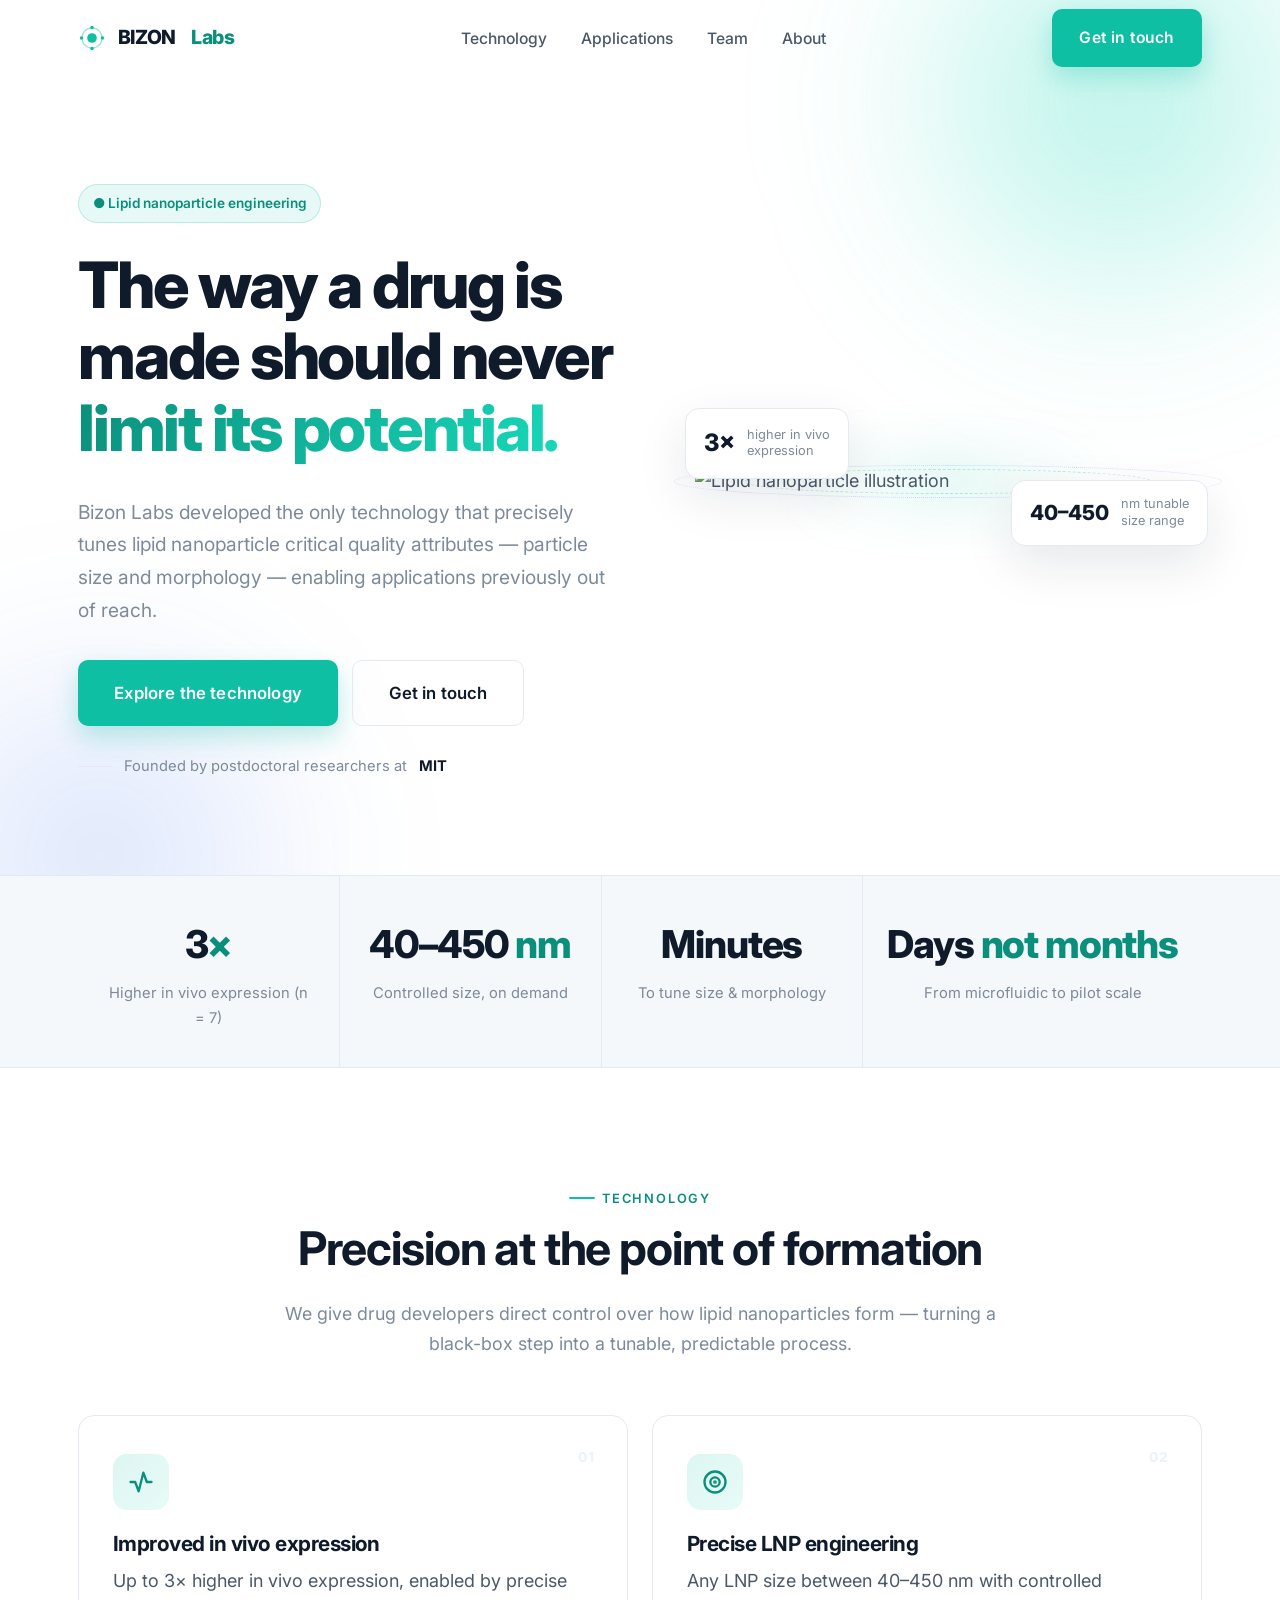
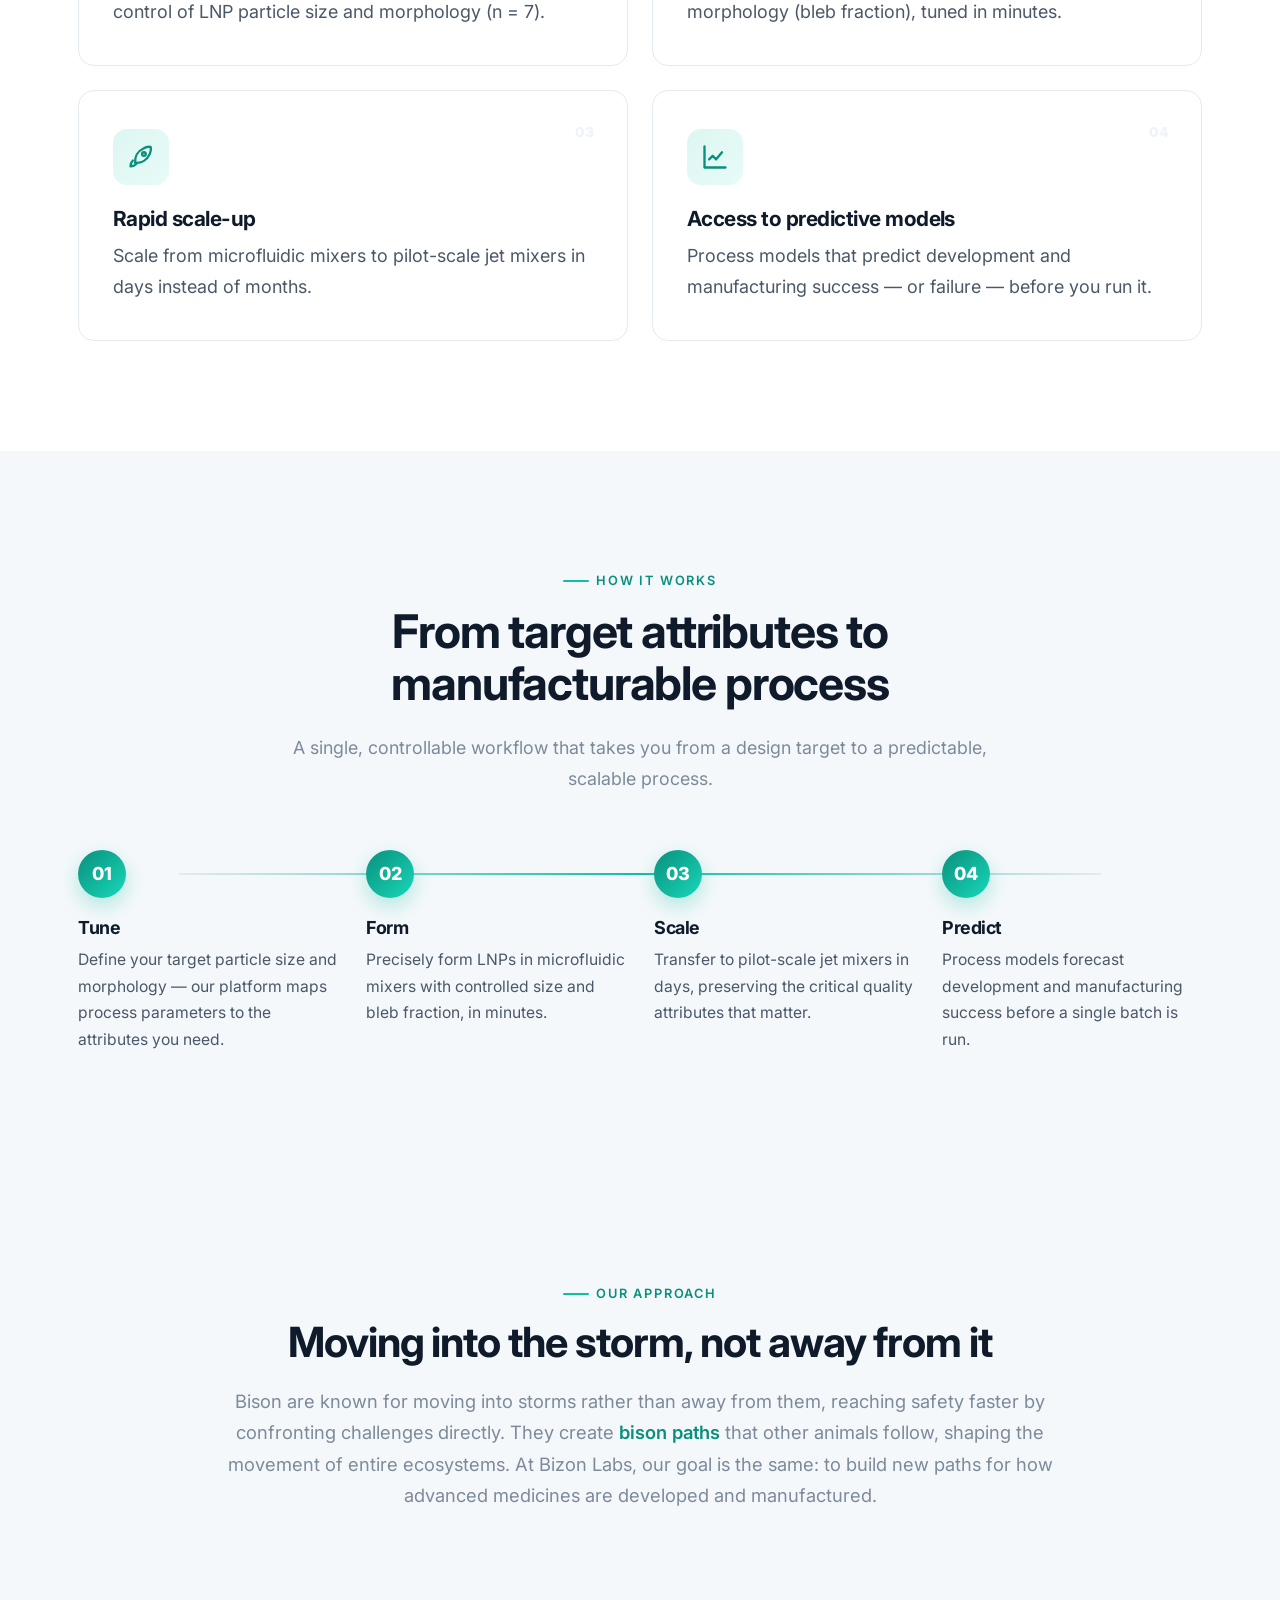
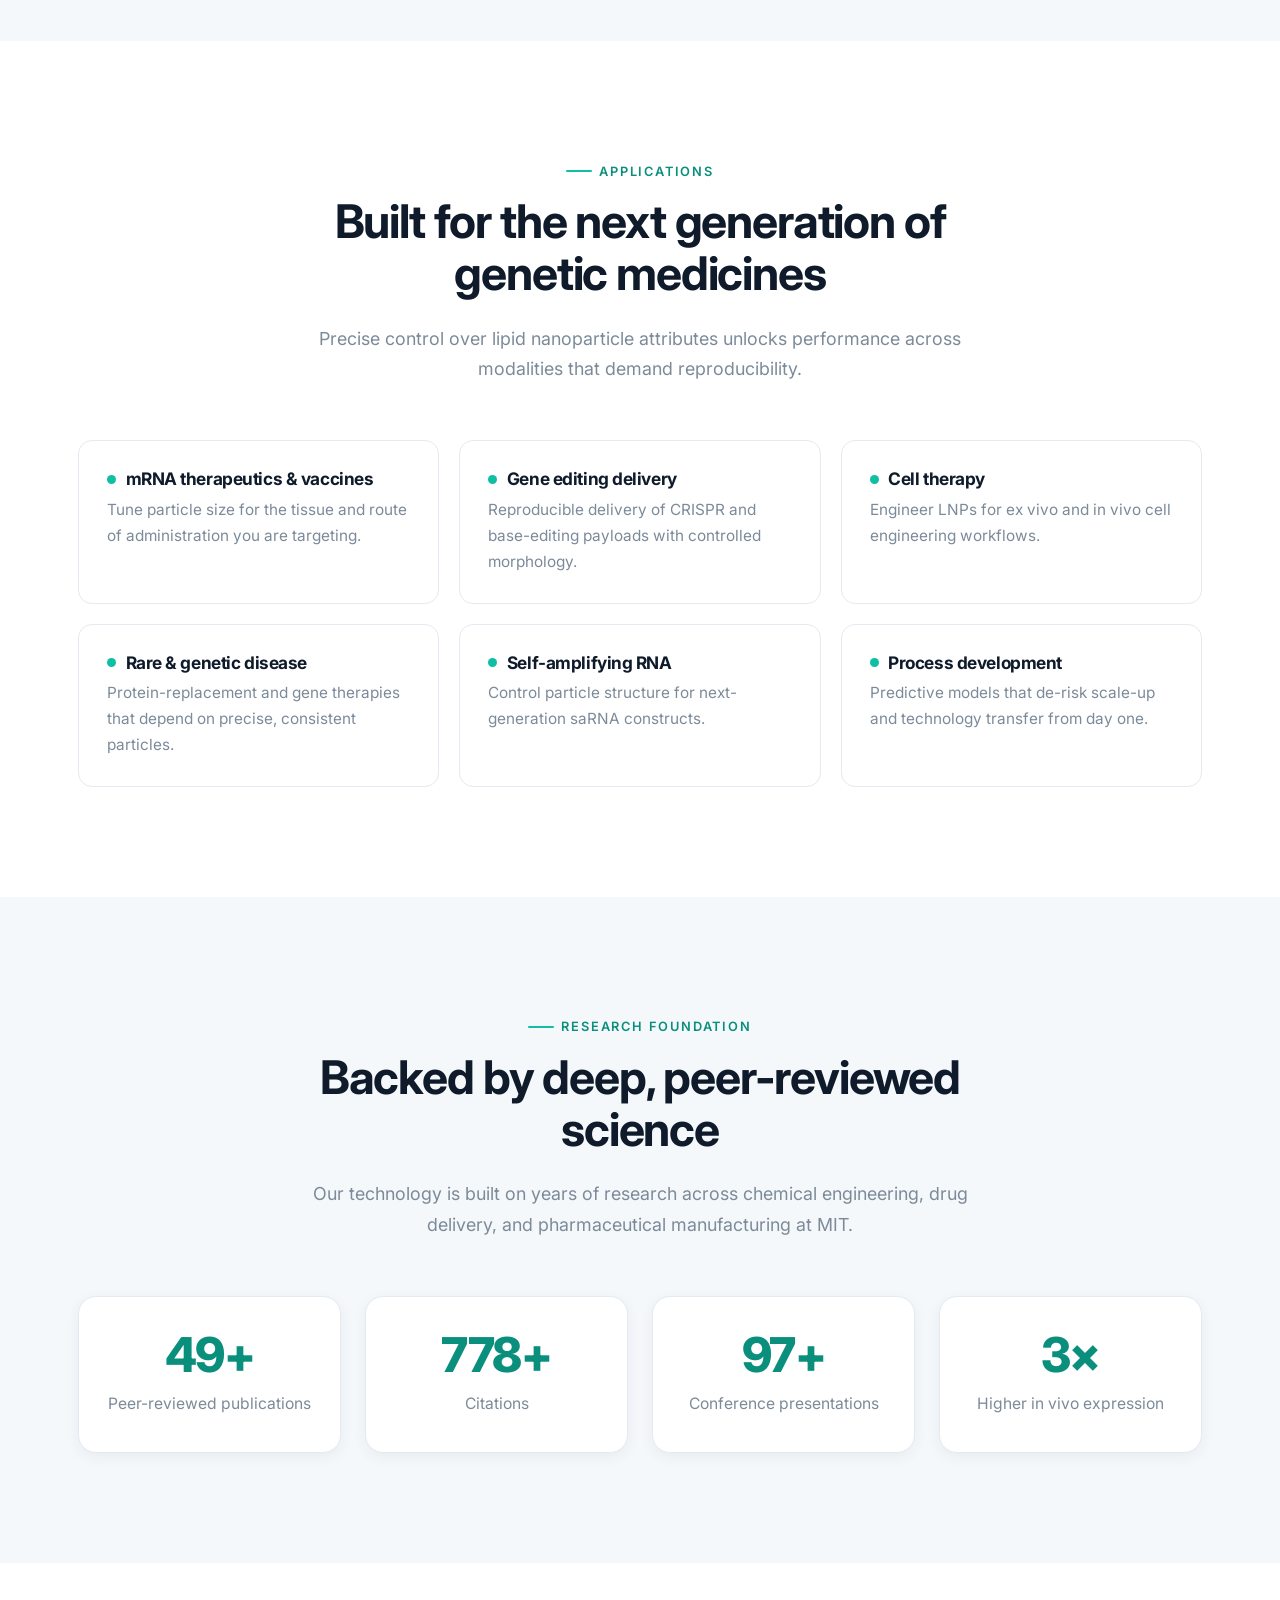
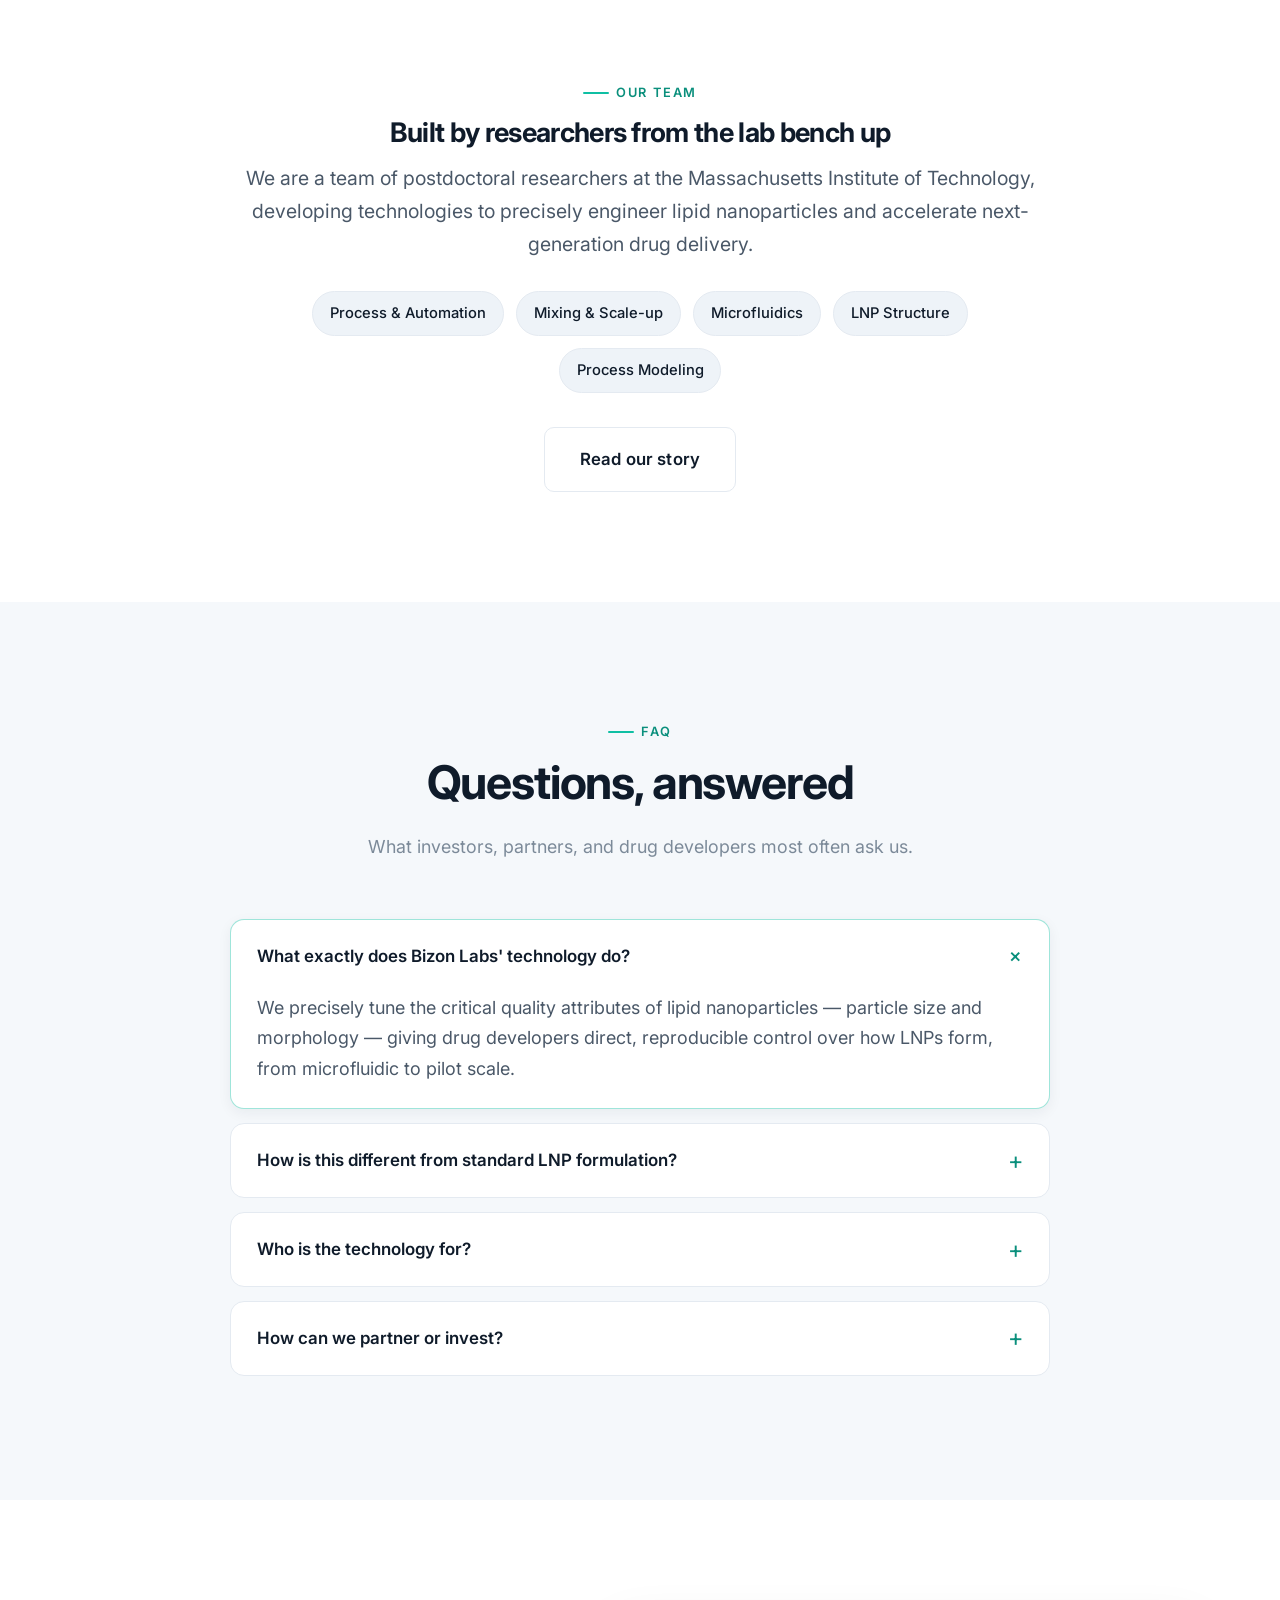
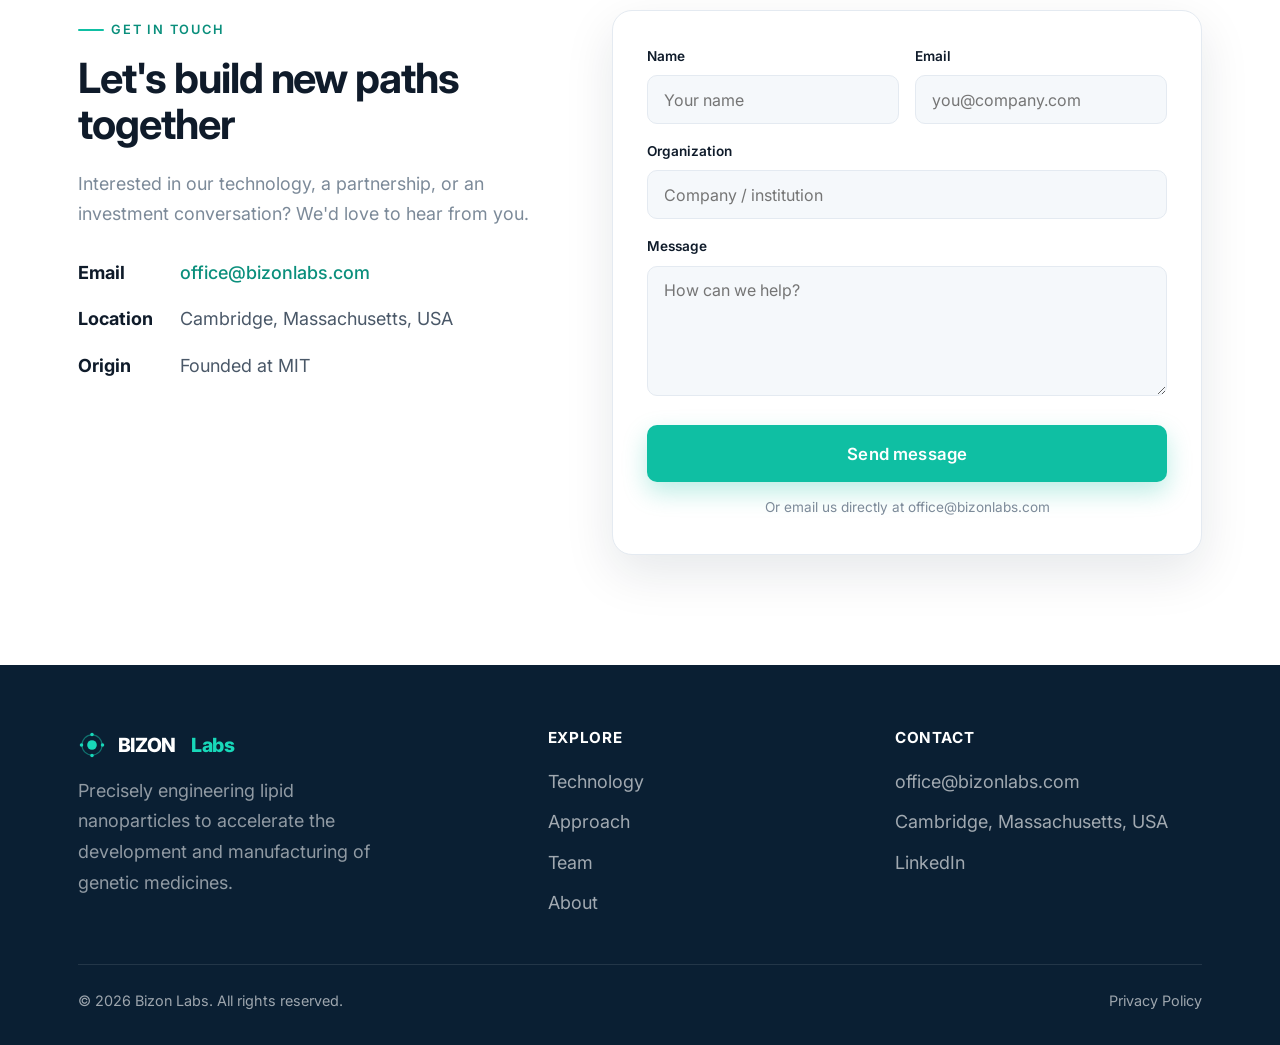
==== commit ebe18043: "copy: title 'Precision' -> 'Precise' Lipid Nanoparticle Engineering Co-authored-by: Cursor <cursorag" ====
--- a/index.html
+++ b/index.html
@@ -3,12 +3,12 @@
 <head>
 	<meta charset="utf-8" />
 	<meta name="viewport" content="width=device-width, initial-scale=1" />
-	<title>Bizon Labs — Precision Lipid Nanoparticle Engineering</title>
+	<title>Bizon Labs — Precise Lipid Nanoparticle Engineering</title>
 	<meta name="description" content="Bizon Labs builds technology that precisely tunes lipid nanoparticle critical quality attributes — size and morphology — to unlock better in vivo performance and faster process development for genetic medicines." />
 
 	<!-- Open Graph -->
 	<meta property="og:type" content="website" />
-	<meta property="og:title" content="Bizon Labs — Precision Lipid Nanoparticle Engineering" />
+	<meta property="og:title" content="Bizon Labs — Precise Lipid Nanoparticle Engineering" />
 	<meta property="og:description" content="Precisely tune lipid nanoparticle size and morphology for better in vivo expression and faster scale-up." />
 	<meta property="og:url" content="https://bizonlabs.com/" />
 
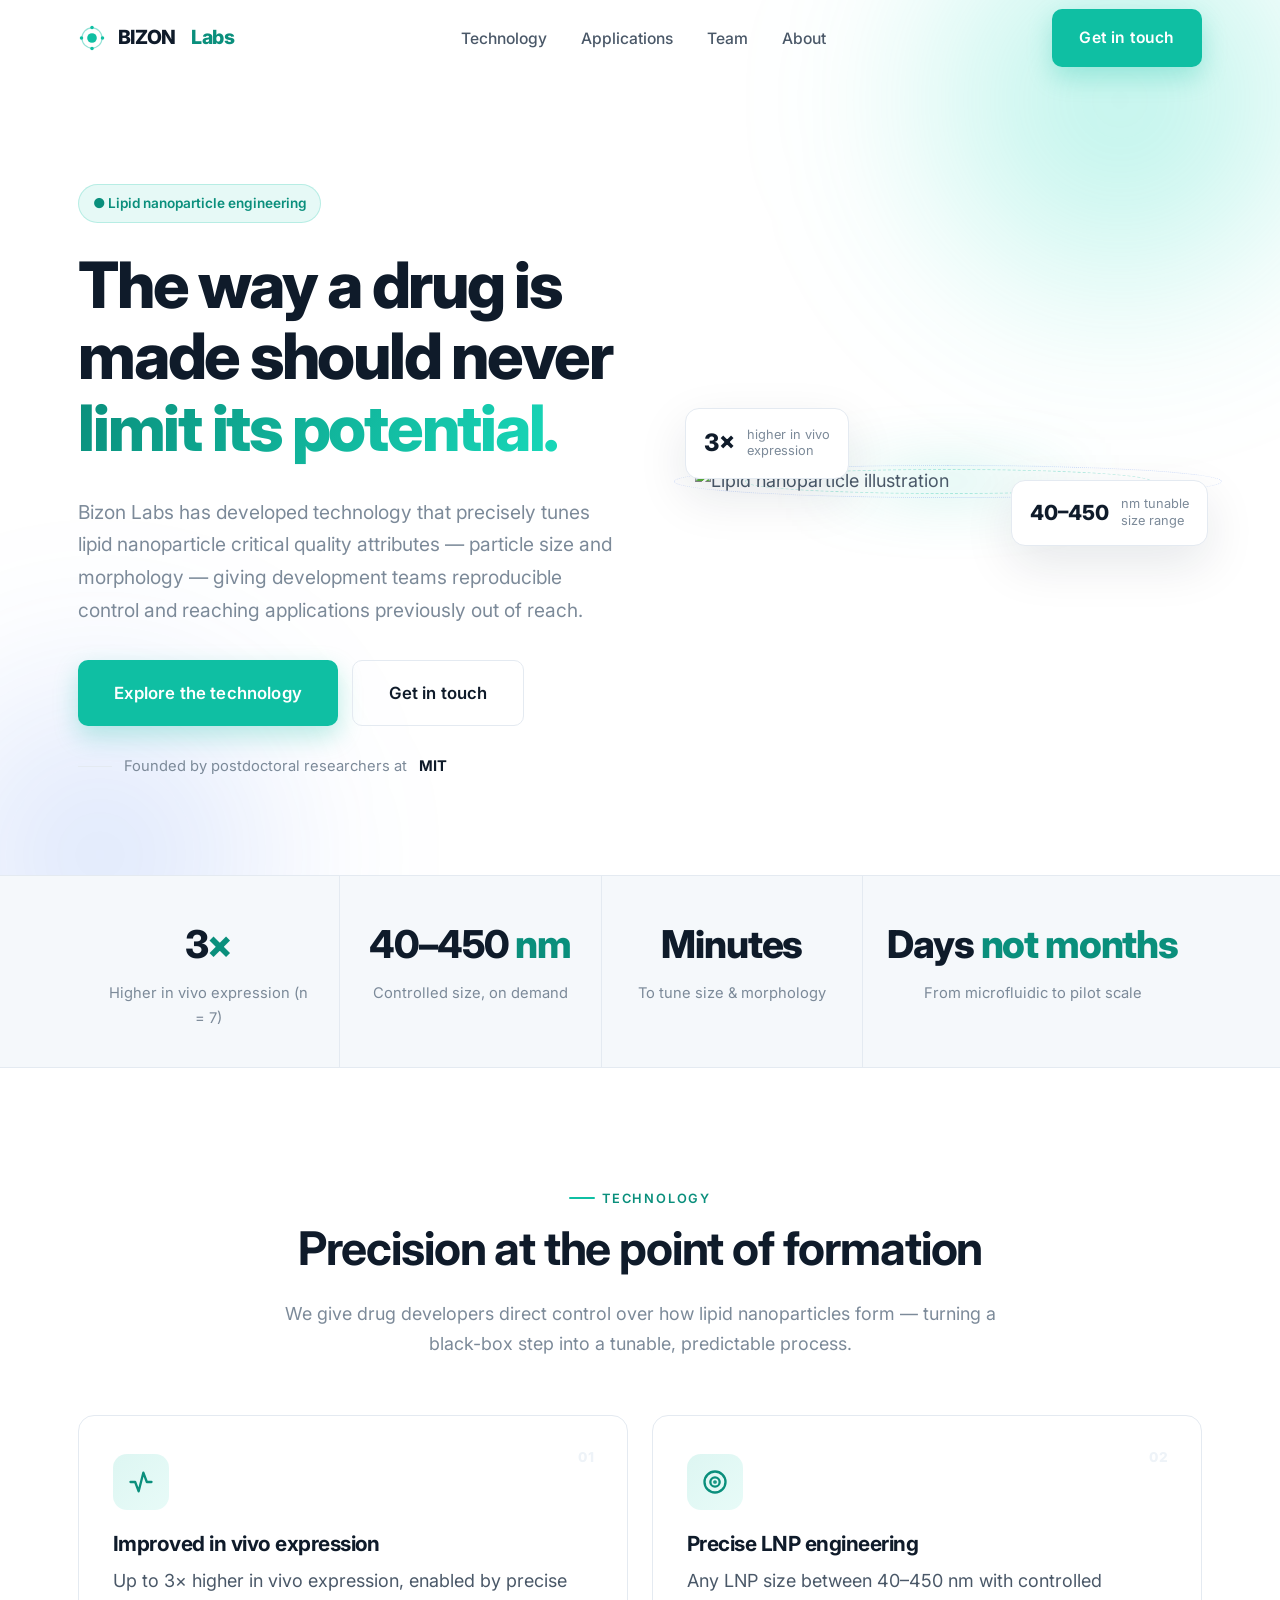
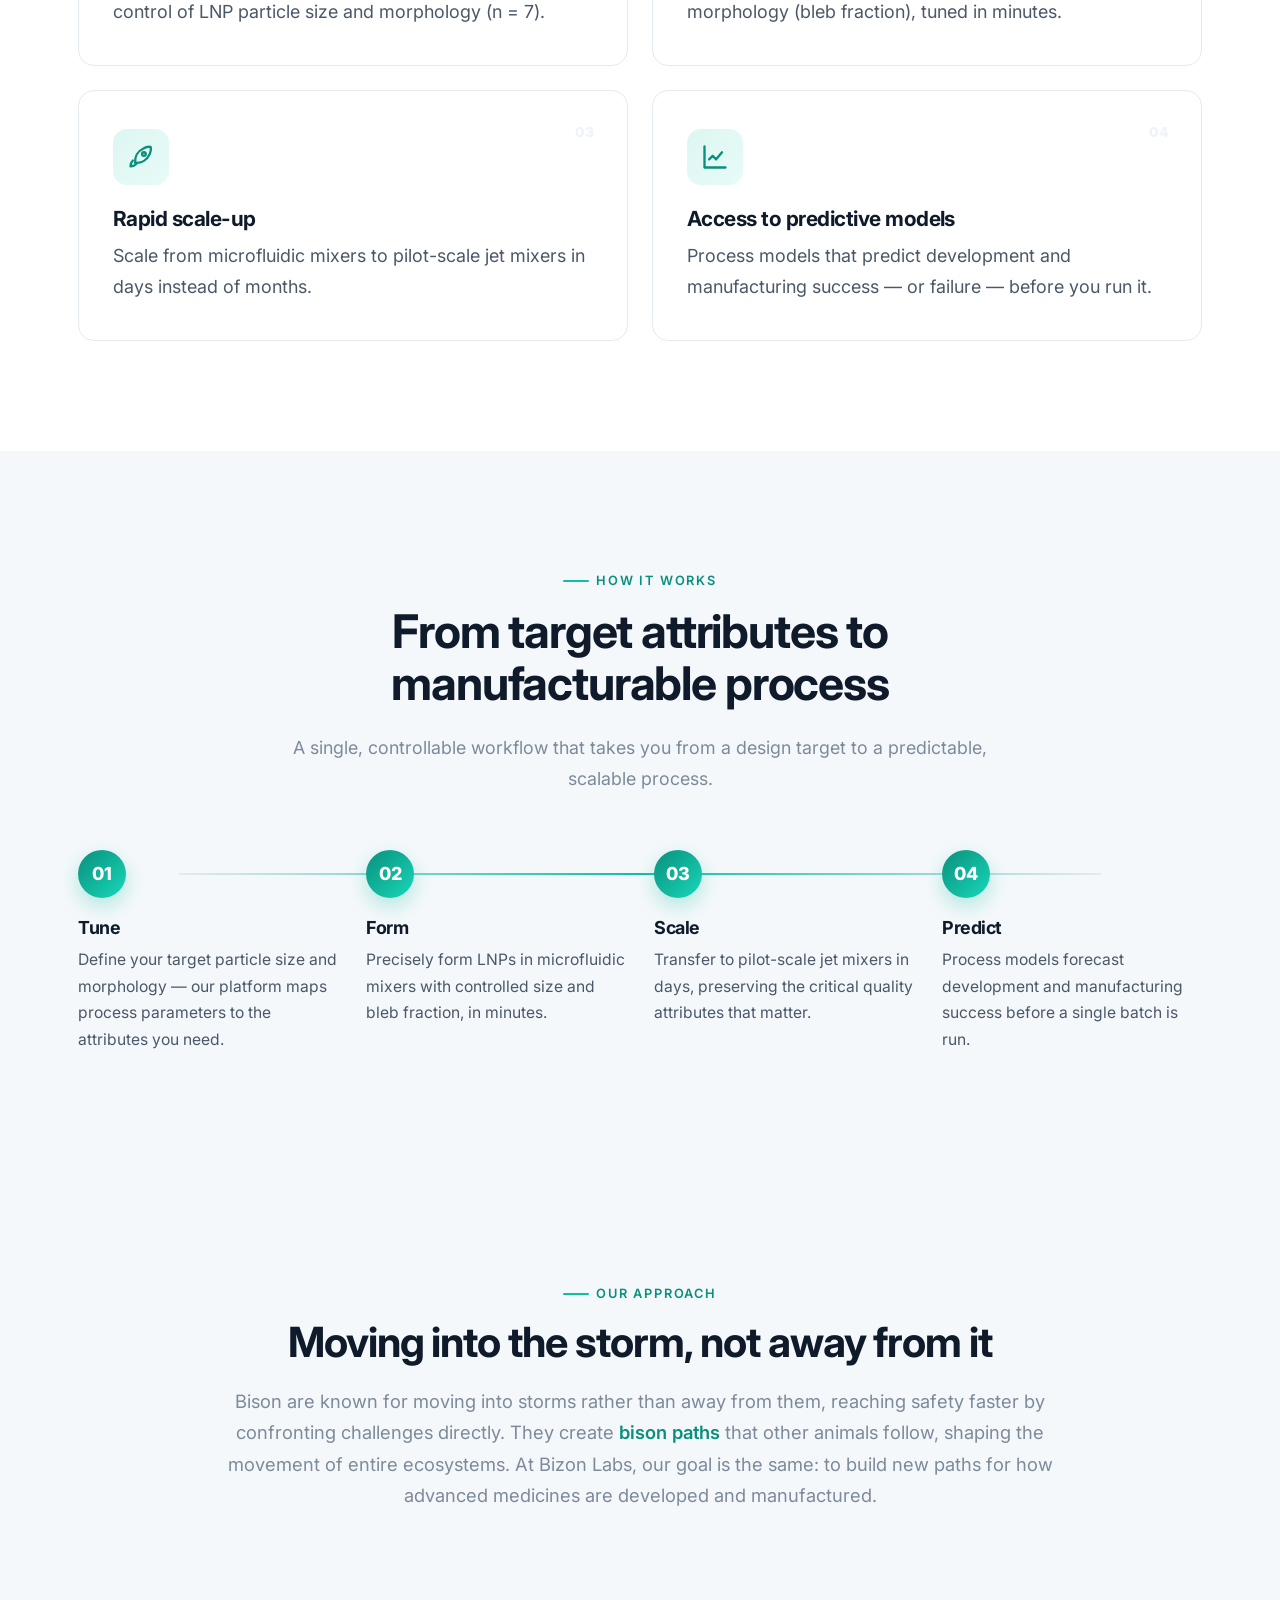
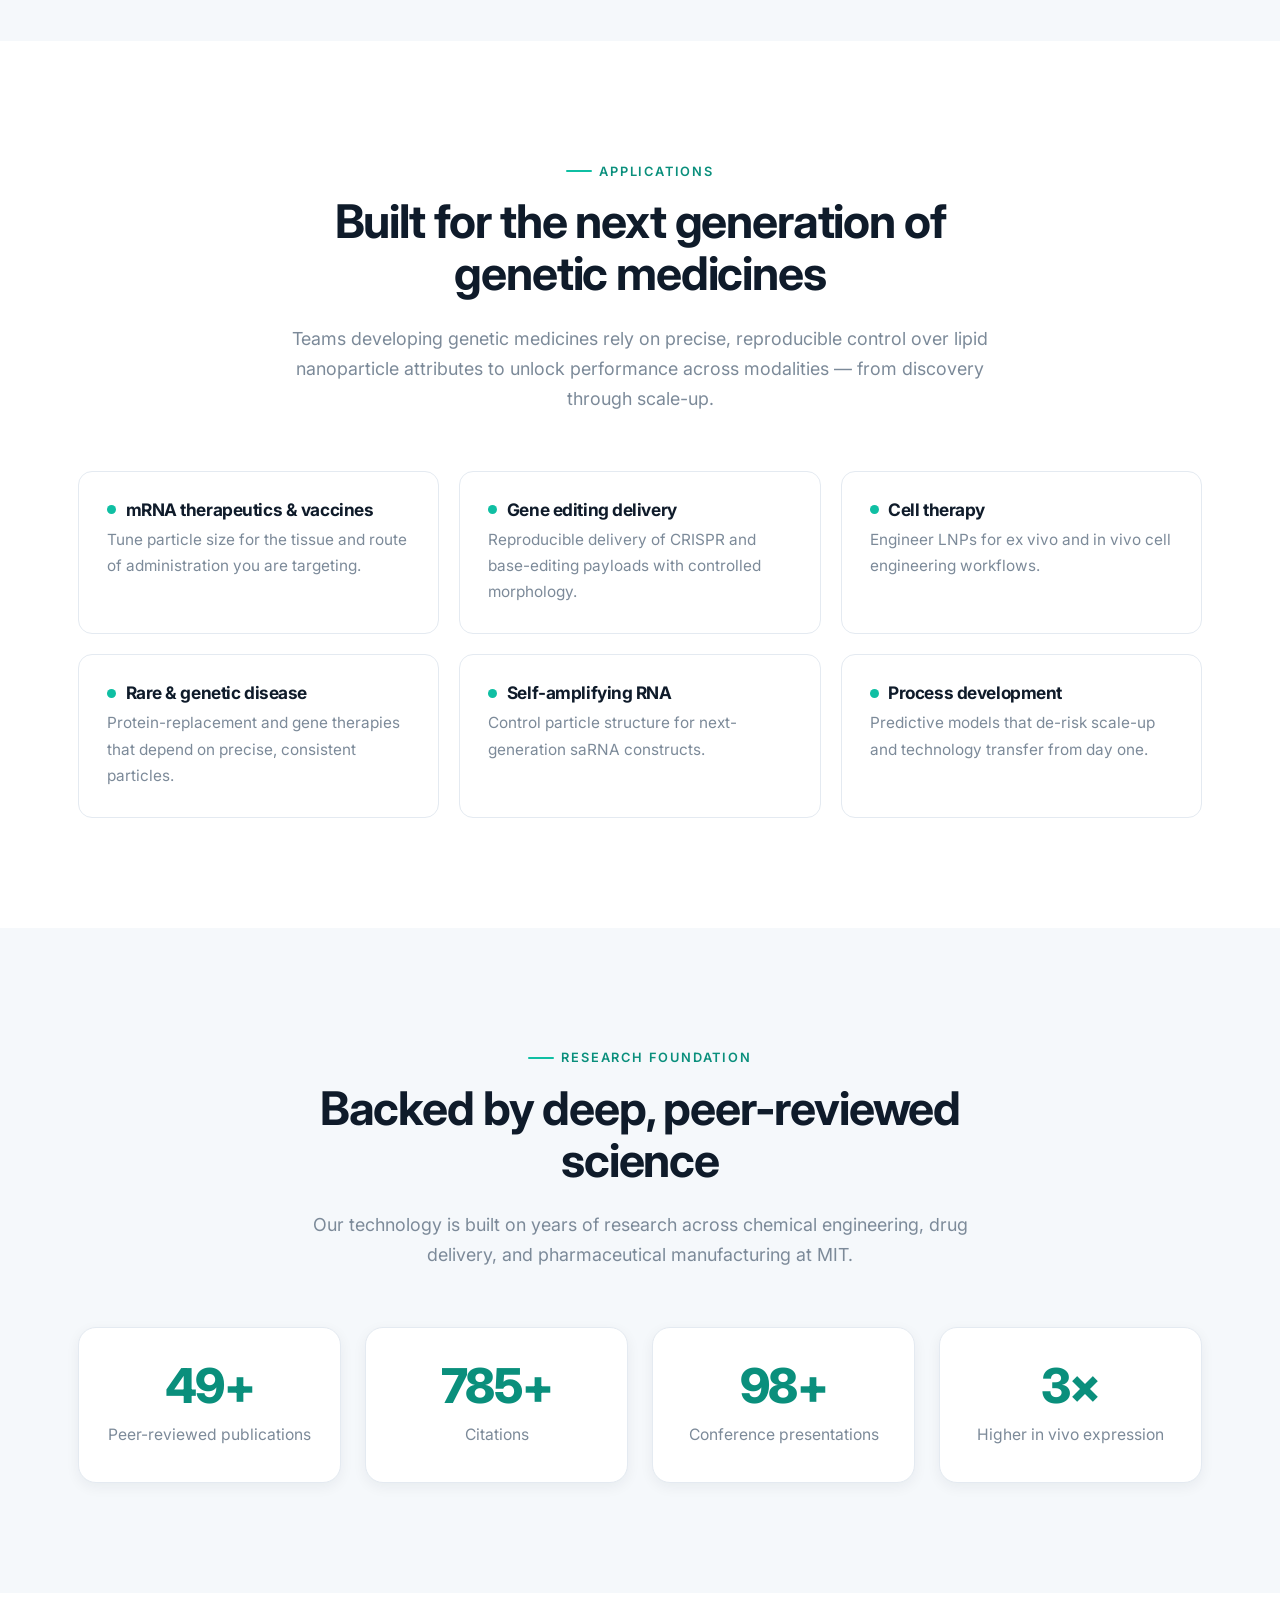
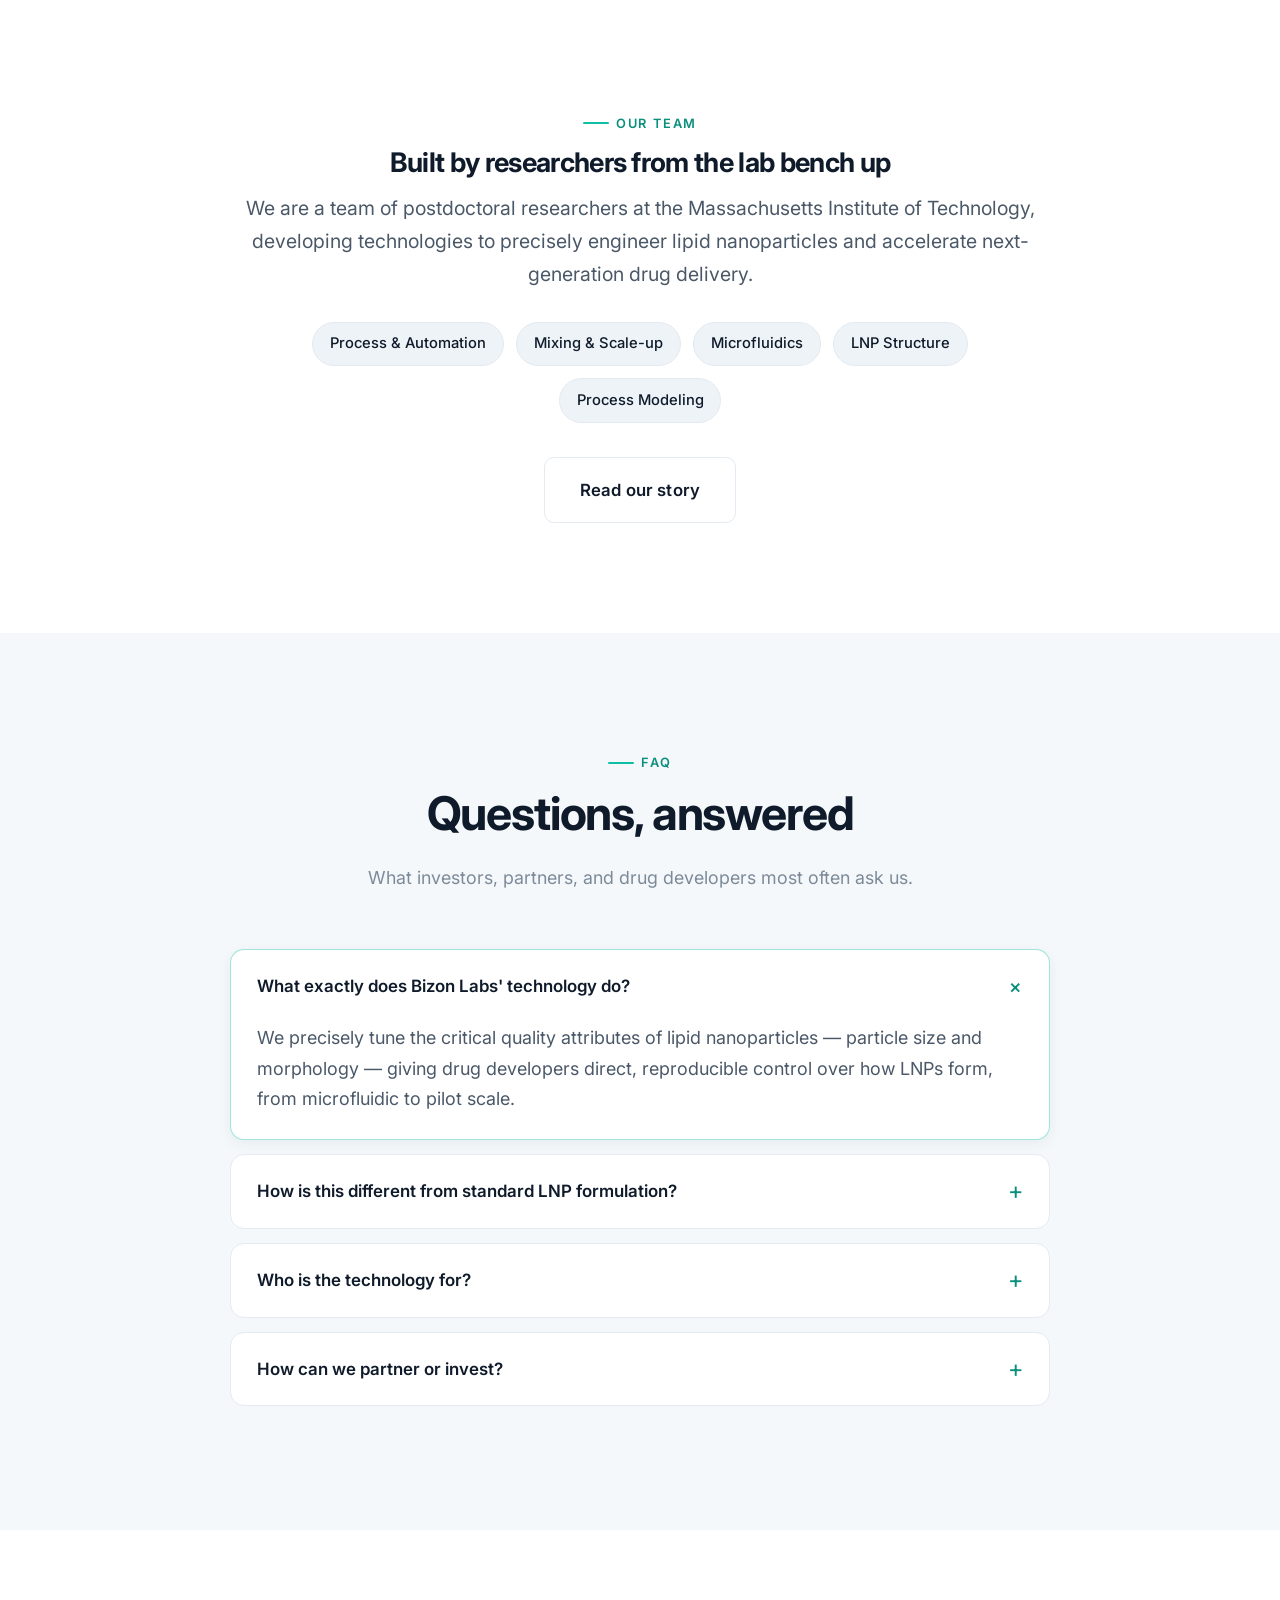
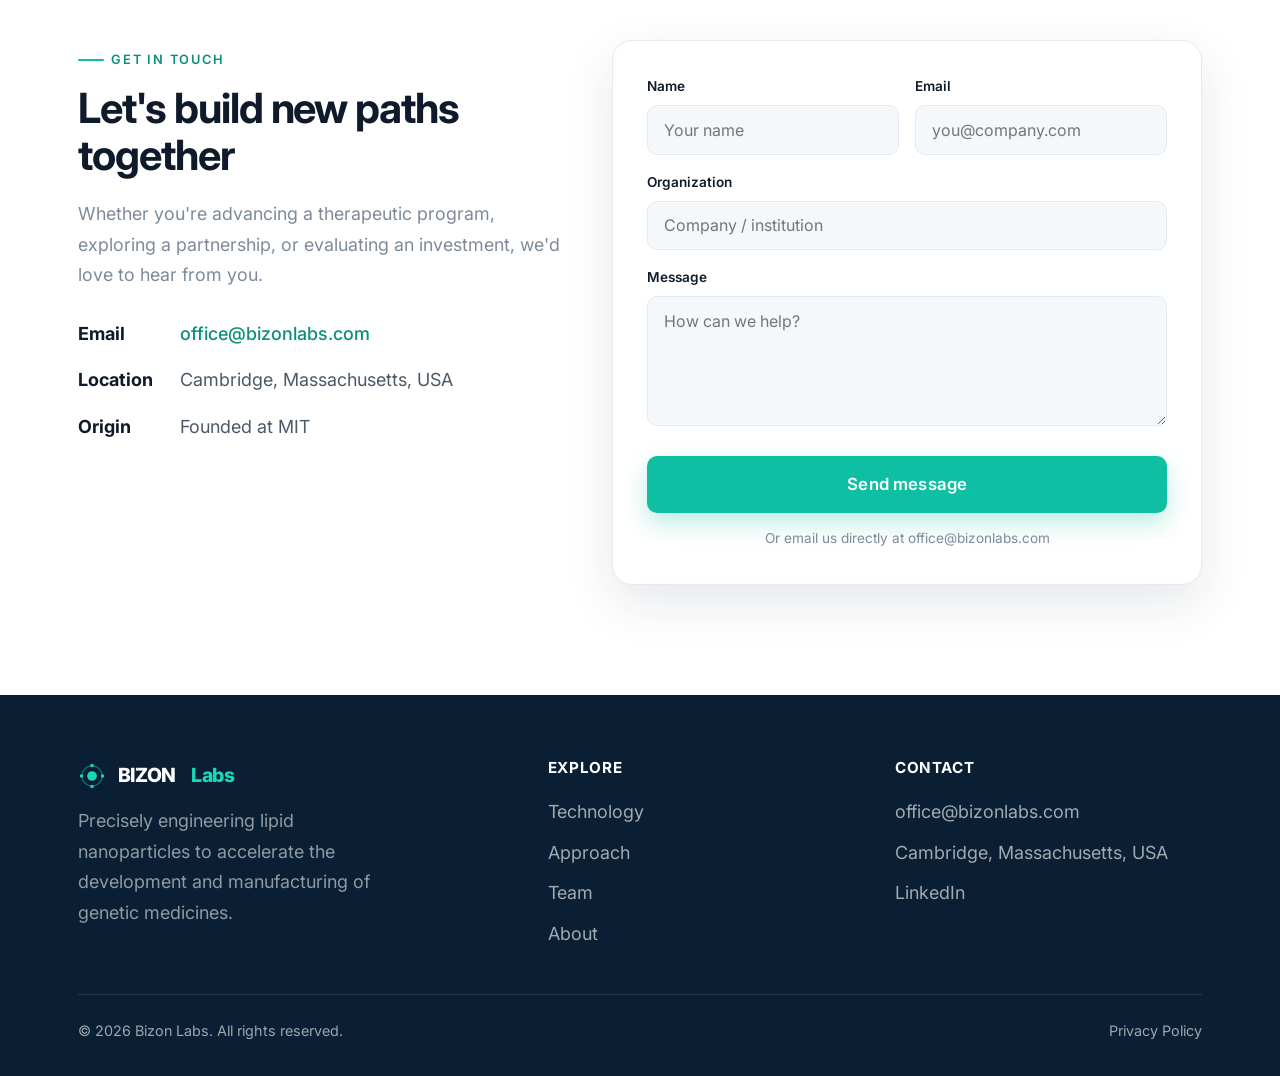
==== commit a469c332: "copy: subtle B2B tailoring of hero, applications, and contact Co-authored-by: Cursor <cursoragent@cu" ====
--- a/index.html
+++ b/index.html
@@ -53,7 +53,7 @@
 				<div class="hero-copy">
 					<span class="hero-badge">● Lipid nanoparticle engineering</span>
 					<h1>The way a drug is made should never <span class="grad">limit its potential.</span></h1>
-					<p class="hero-lead">Bizon Labs developed the only technology that precisely tunes lipid nanoparticle critical quality attributes — particle size and morphology — enabling applications previously out of reach.</p>
+					<p class="hero-lead">Bizon Labs has developed technology that precisely tunes lipid nanoparticle critical quality attributes — particle size and morphology — giving development teams reproducible control and reaching applications previously out of reach.</p>
 					<div class="hero-actions">
 						<a href="#technology" class="btn btn--primary btn--lg">Explore the technology</a>
 						<a href="#contact" class="btn btn--ghost btn--lg">Get in touch</a>
@@ -168,7 +168,7 @@
 			<div class="section-head reveal">
 				<span class="eyebrow">Applications</span>
 				<h2>Built for the next generation of genetic medicines</h2>
-				<p>Precise control over lipid nanoparticle attributes unlocks performance across modalities that demand reproducibility.</p>
+				<p>Teams developing genetic medicines rely on precise, reproducible control over lipid nanoparticle attributes to unlock performance across modalities — from discovery through scale-up.</p>
 			</div>
 			<div class="apps">
 				<div class="app reveal d1"><h3><span class="d"></span>mRNA therapeutics &amp; vaccines</h3><p>Tune particle size for the tissue and route of administration you are targeting.</p></div>
@@ -253,7 +253,7 @@
 				<div class="contact-info reveal">
 					<span class="eyebrow">Get in touch</span>
 					<h2>Let's build new paths together</h2>
-					<p class="lead">Interested in our technology, a partnership, or an investment conversation? We'd love to hear from you.</p>
+					<p class="lead">Whether you're advancing a therapeutic program, exploring a partnership, or evaluating an investment, we'd love to hear from you.</p>
 					<ul class="contact-meta">
 						<li><span class="lbl">Email</span><a href="mailto:office@bizonlabs.com">office@bizonlabs.com</a></li>
 						<li><span class="lbl">Location</span><span>Cambridge, Massachusetts, USA</span></li>
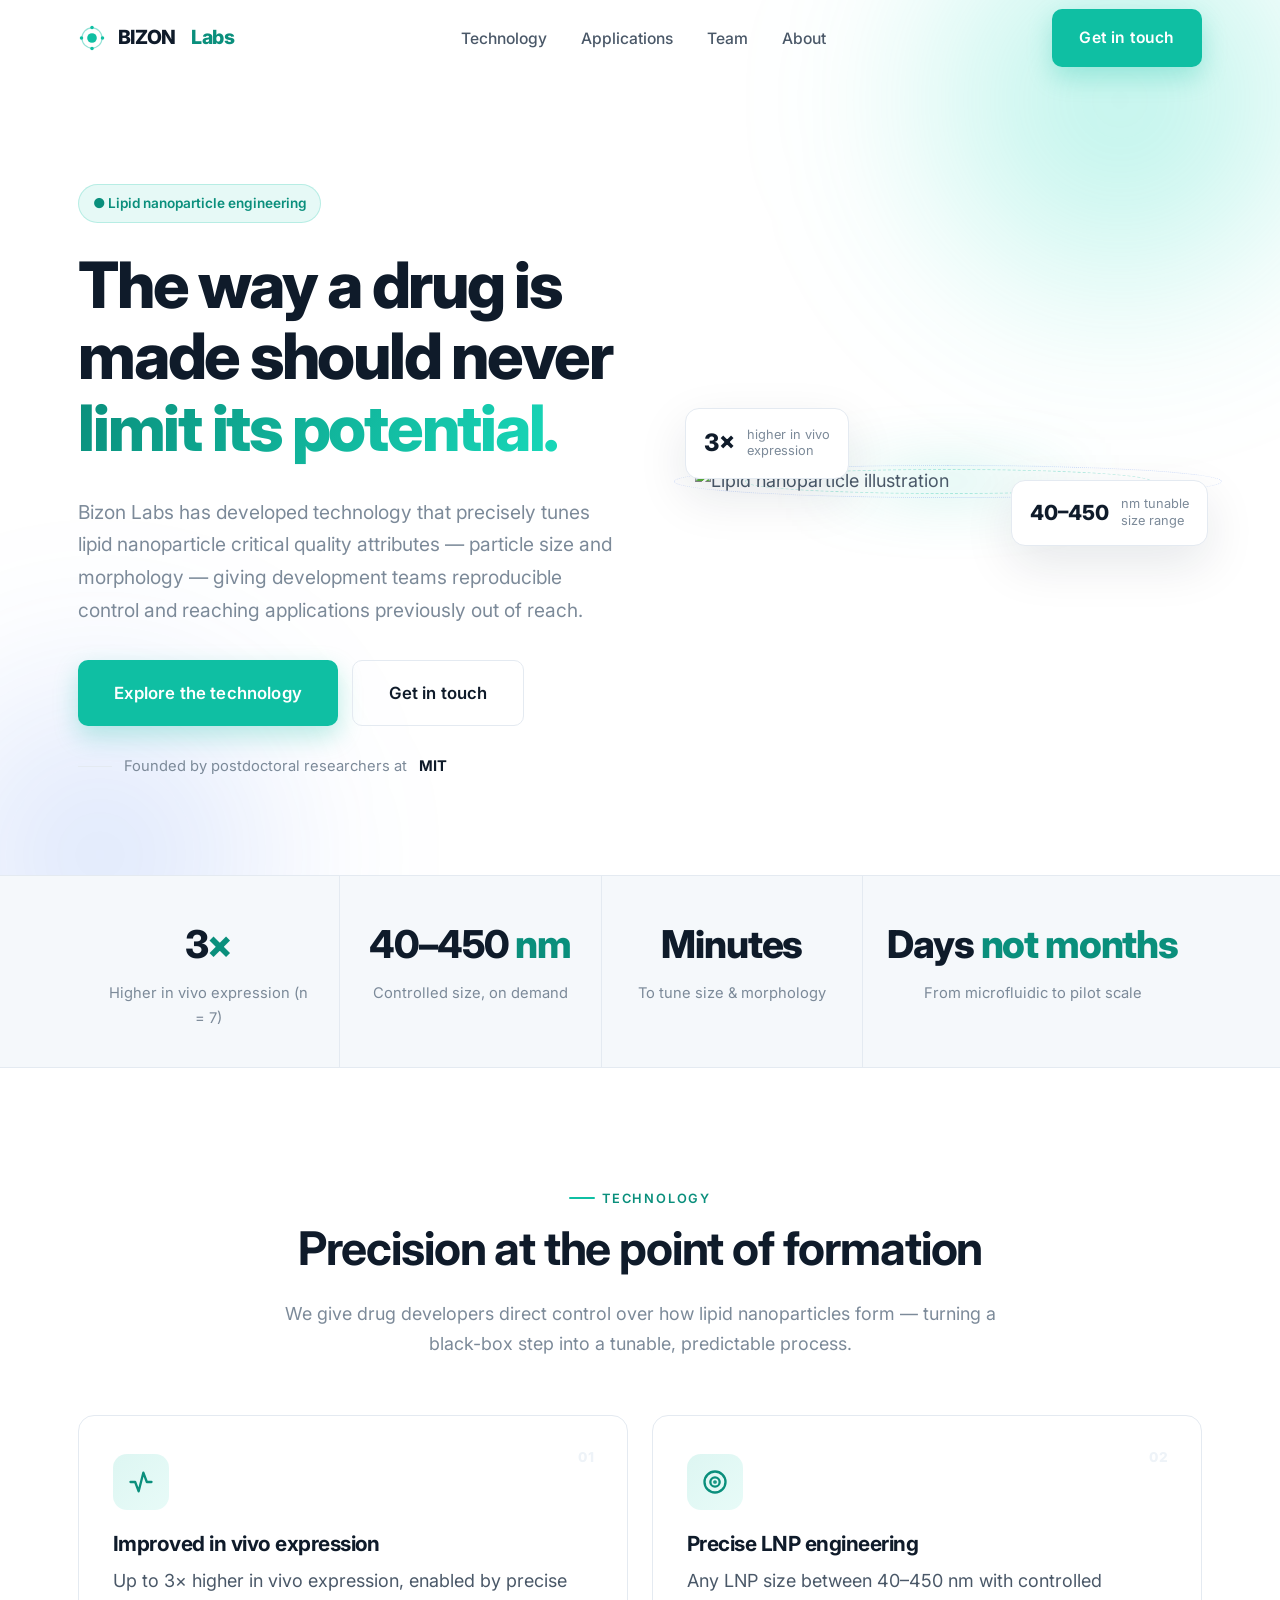
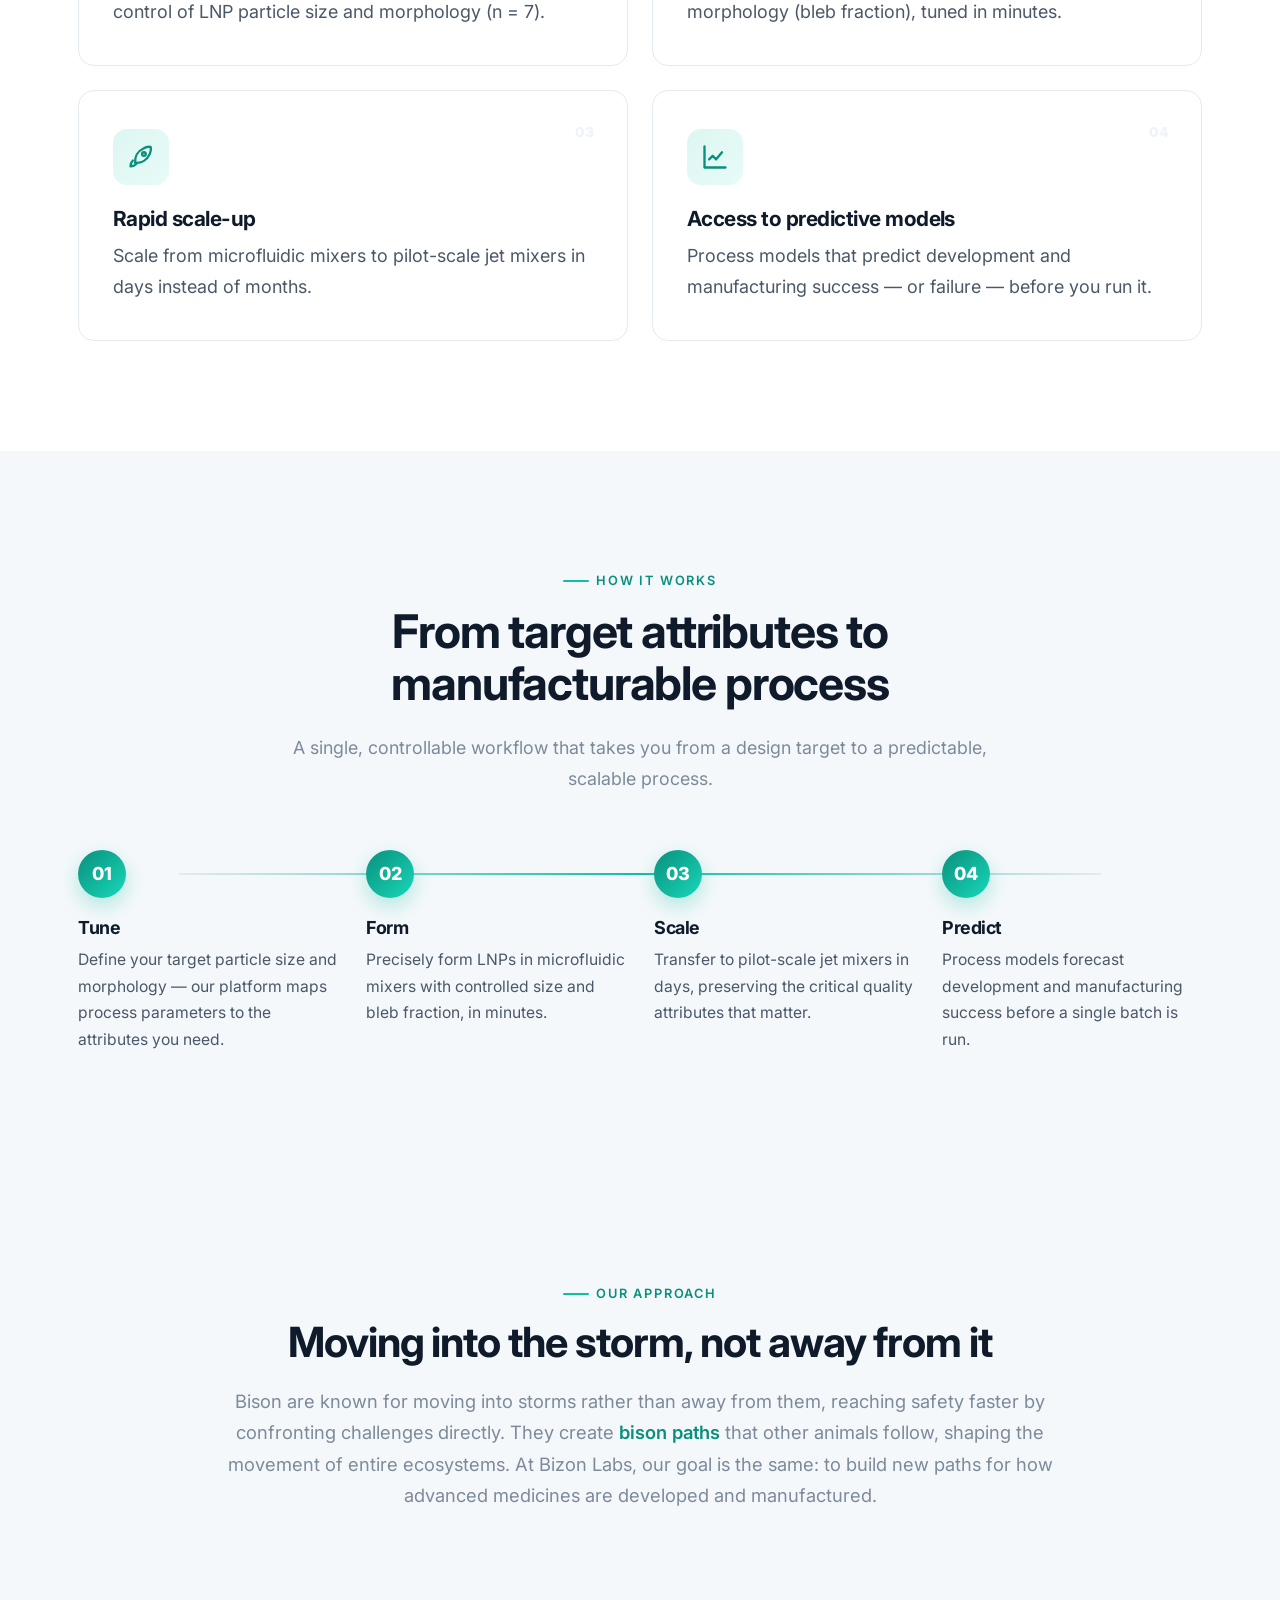
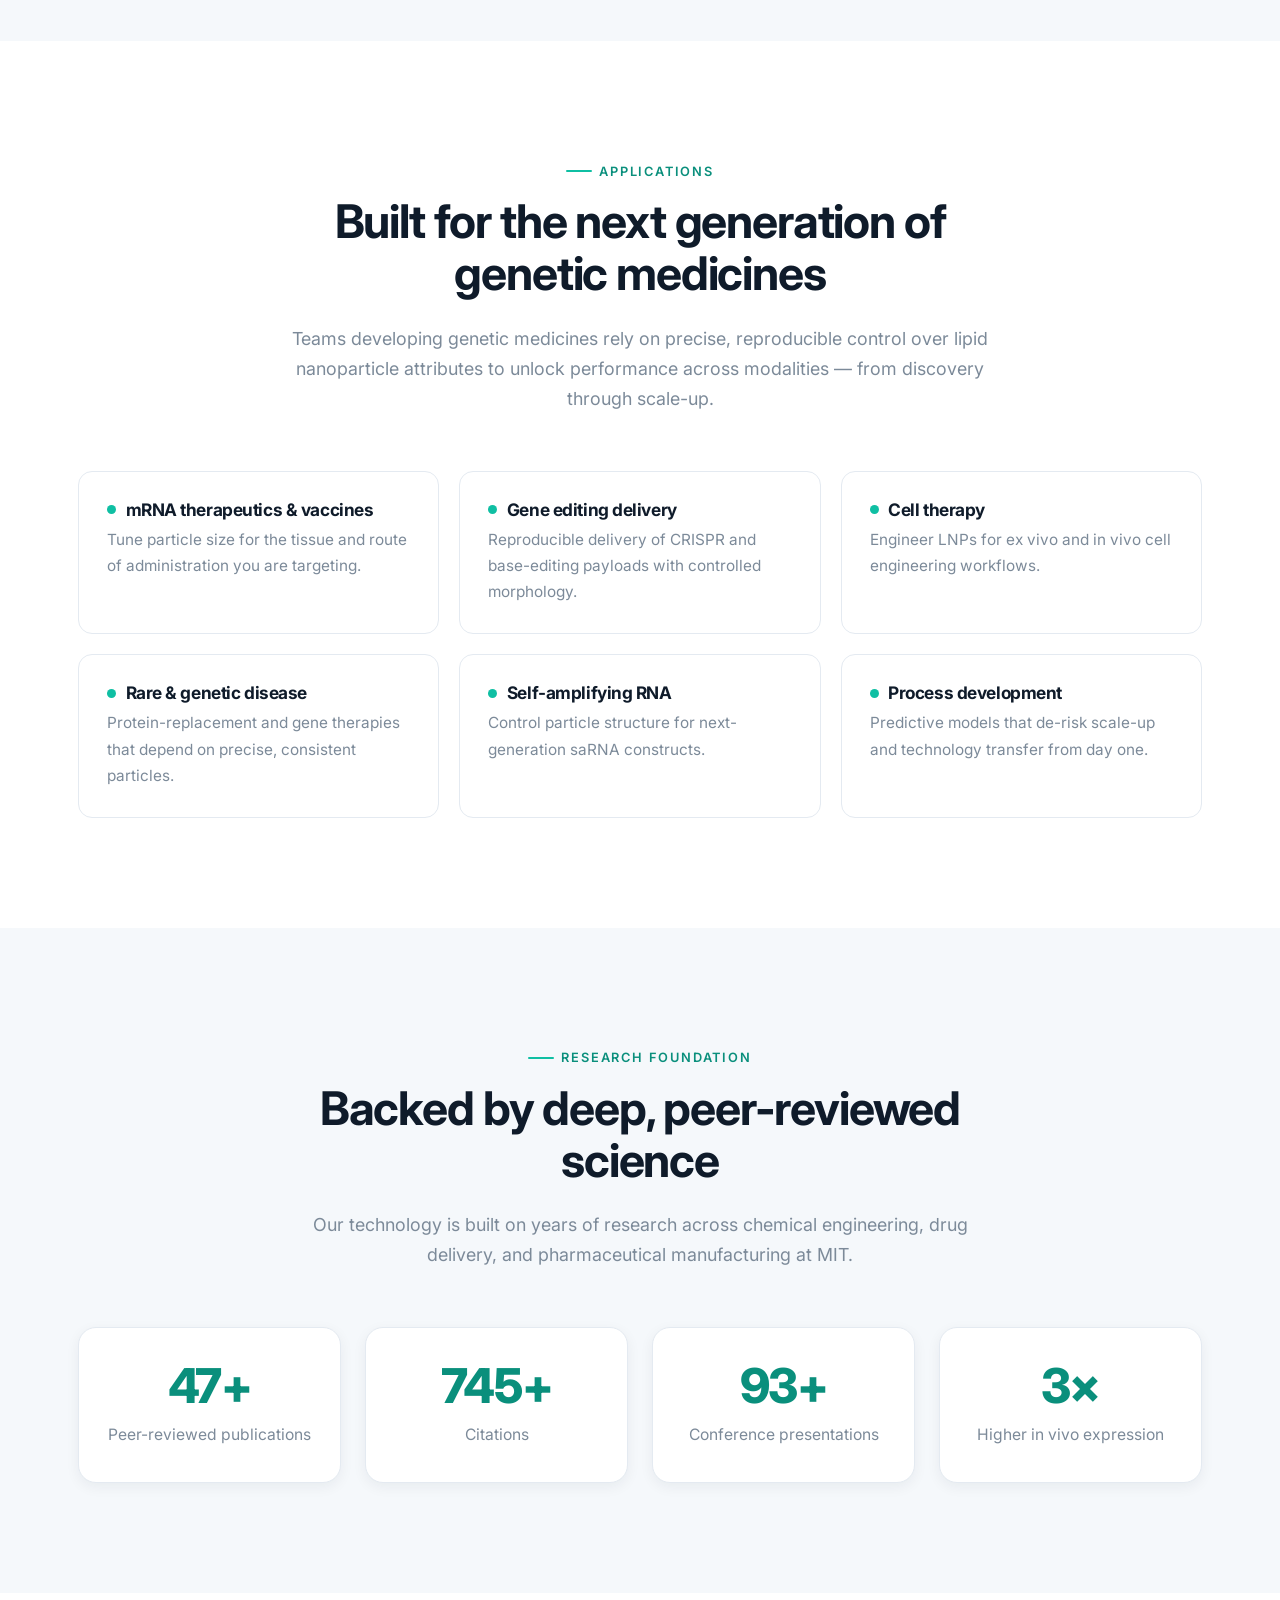
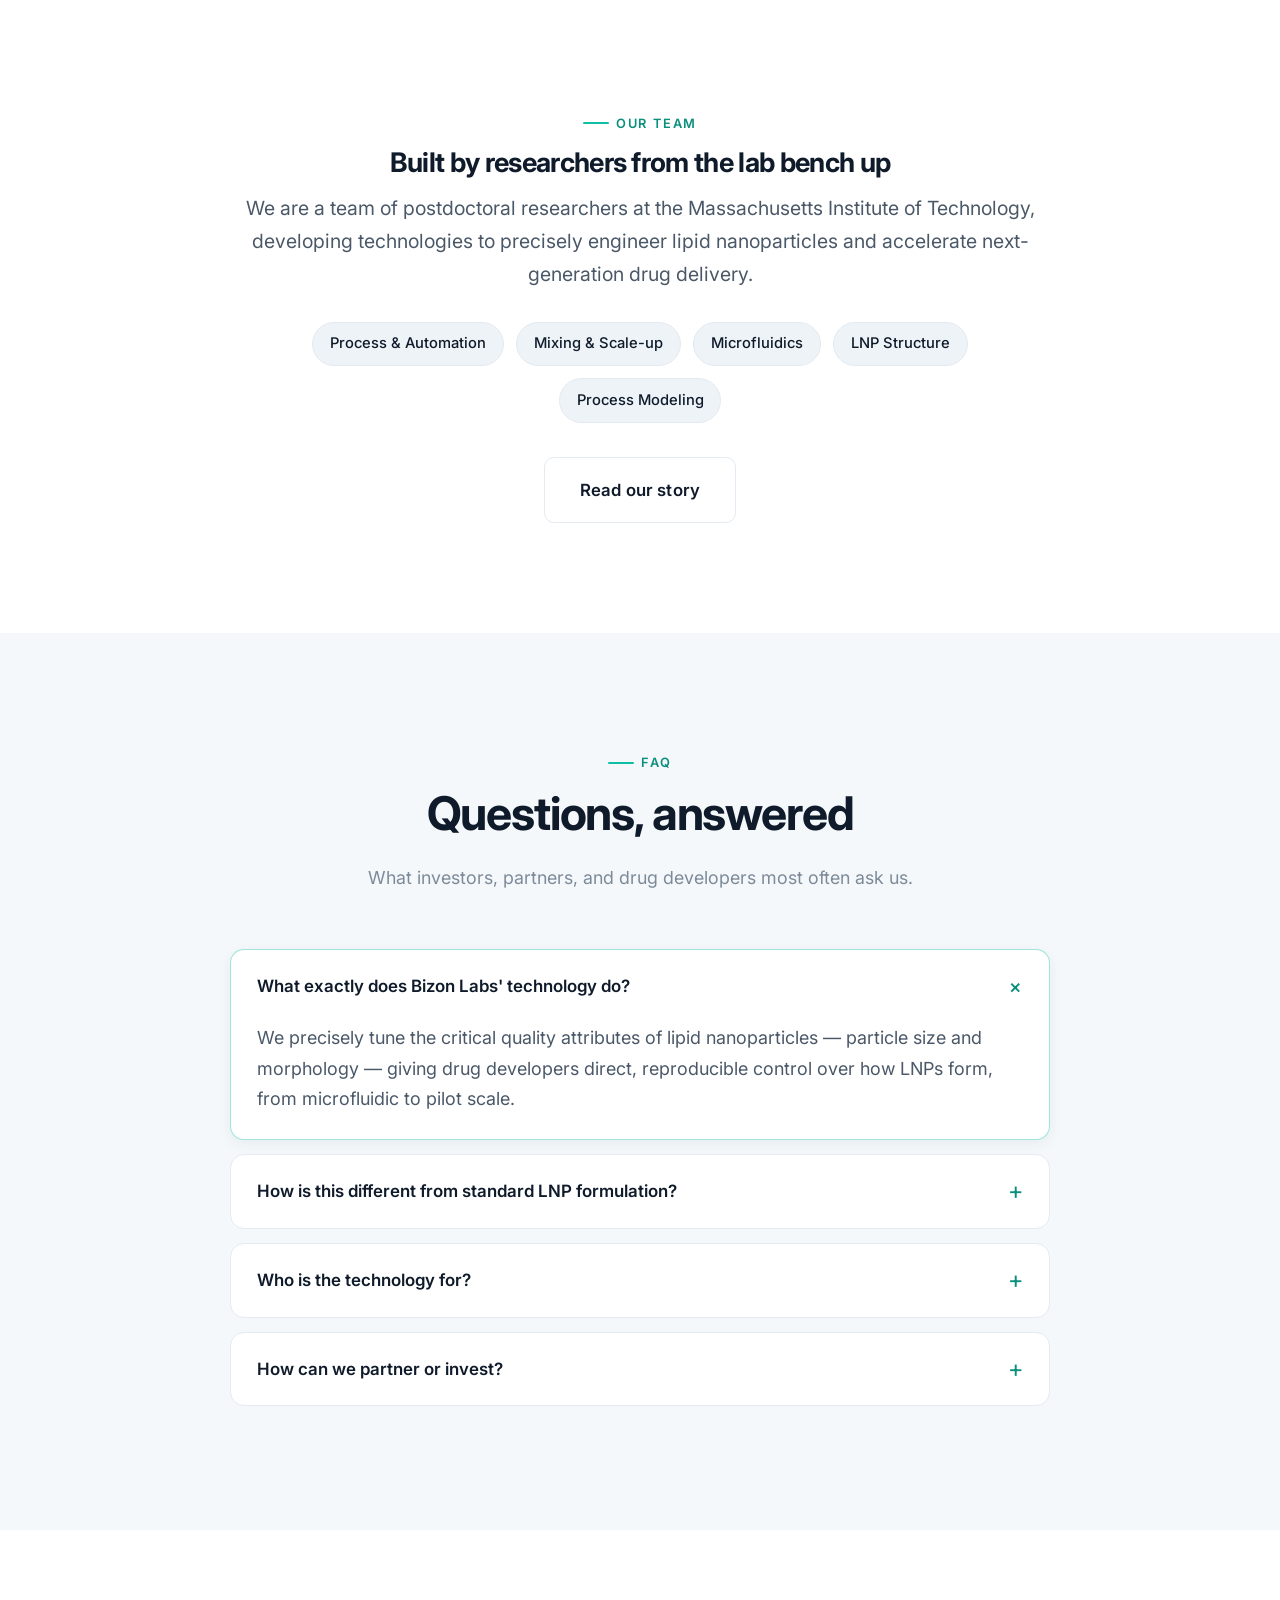
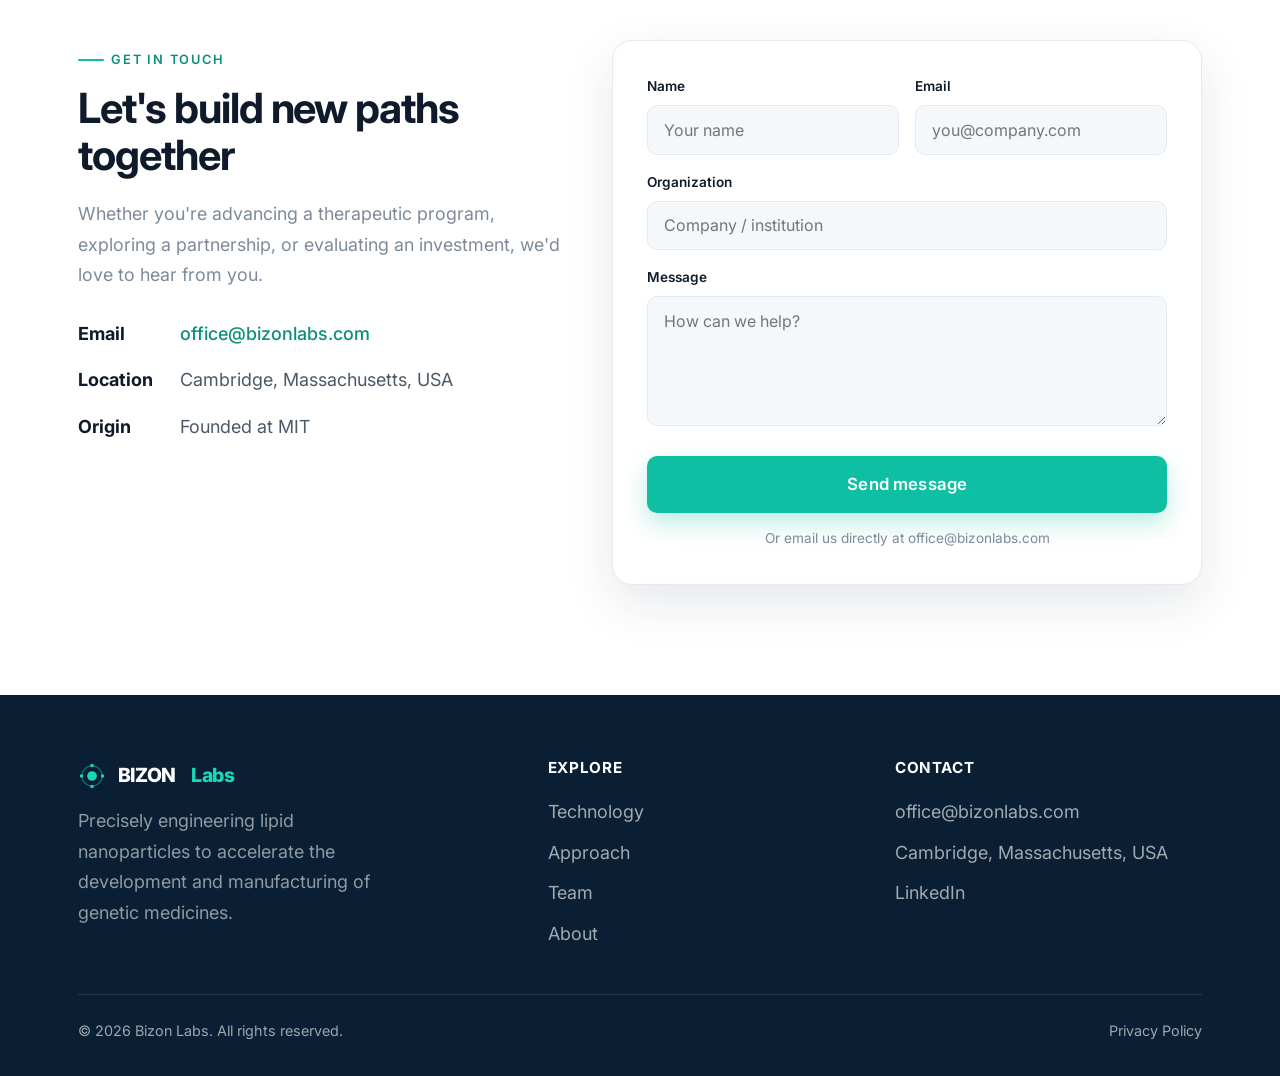
==== commit 61d2812b: "Add analytics/engagement/CRM integration (Umami + Clarity + HubSpot) - New assets/js/analytics.js: c" ====
--- a/index.html
+++ b/index.html
@@ -343,6 +343,7 @@
 		}, { threshold: 0.5 });
 		document.querySelectorAll('[data-count]').forEach(function (el) { ioCount.observe(el); });
 	</script>
+	<script src="assets/js/analytics.js" defer></script>
 
 </body>
 </html>
--- a/assets/css/site.css
+++ b/assets/css/site.css
@@ -312,6 +312,26 @@
 .form .btn { width: 100%; margin-top: 4px; }
 .form-note { font-size: .85rem; color: var(--muted); margin: 14px 0 0; text-align: center; }
 
+/* --- Cookie consent banner --------------------------------------------- */
+.bz-consent {
+	position: fixed; left: 16px; right: 16px; bottom: 16px; z-index: 200;
+	max-width: 720px; margin: 0 auto;
+	background: #fff; border: 1px solid var(--border); border-radius: 16px;
+	box-shadow: var(--shadow-lg); padding: 18px 20px;
+	display: flex; align-items: center; gap: 18px; flex-wrap: wrap;
+	opacity: 0; transform: translateY(12px); transition: opacity .3s ease, transform .3s ease;
+}
+.bz-consent.is-in { opacity: 1; transform: none; }
+.bz-consent-text { margin: 0; font-size: .9rem; color: var(--text); line-height: 1.5; flex: 1 1 320px; }
+.bz-consent-text a { color: var(--accent-ink); font-weight: 600; text-decoration: underline; text-underline-offset: 2px; }
+.bz-consent-actions { display: flex; gap: 10px; flex: none; }
+.bz-consent-actions .btn { padding: .7em 1.3em; font-size: .9rem; }
+@media (max-width: 520px) {
+	.bz-consent { padding: 16px; }
+	.bz-consent-actions { width: 100%; }
+	.bz-consent-actions .btn { flex: 1; }
+}
+
 /* --- Staggered reveal delays ------------------------------------------ */
 .reveal.d1 { transition-delay: .08s; }
 .reveal.d2 { transition-delay: .16s; }
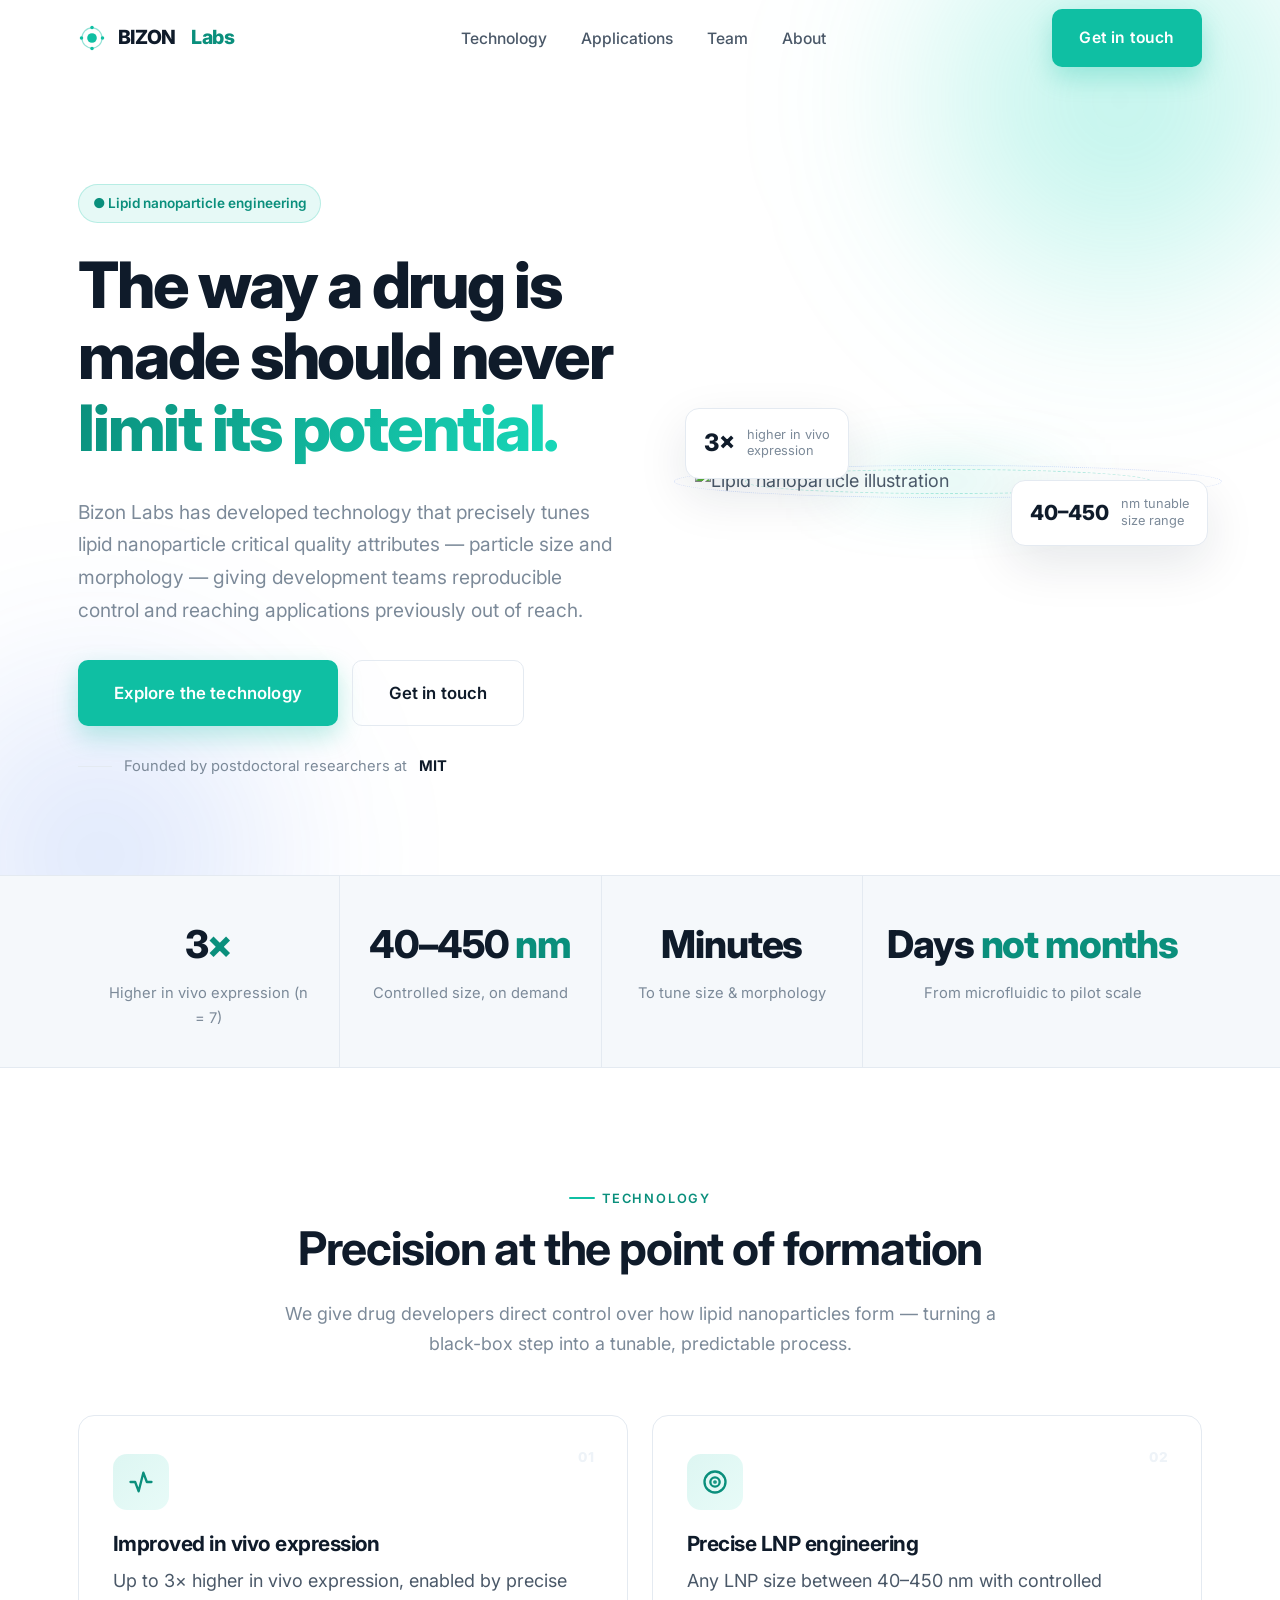
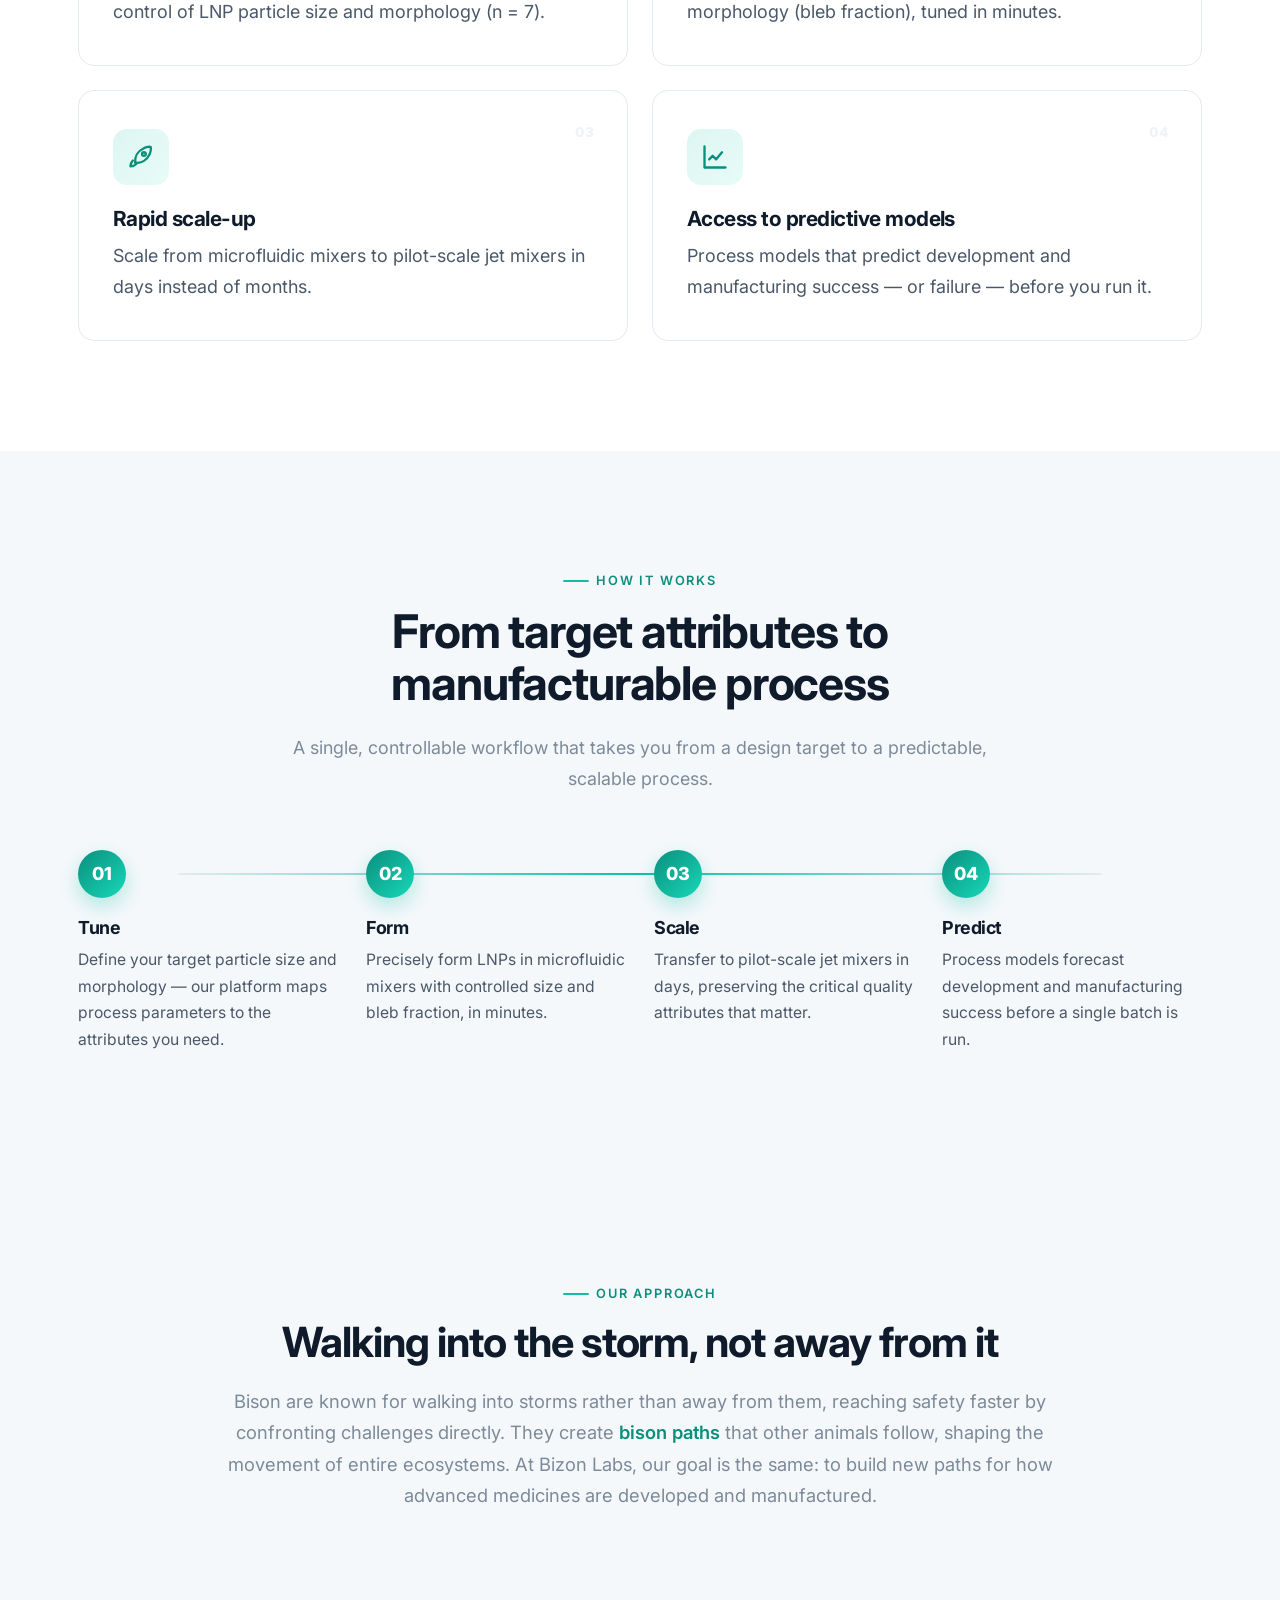
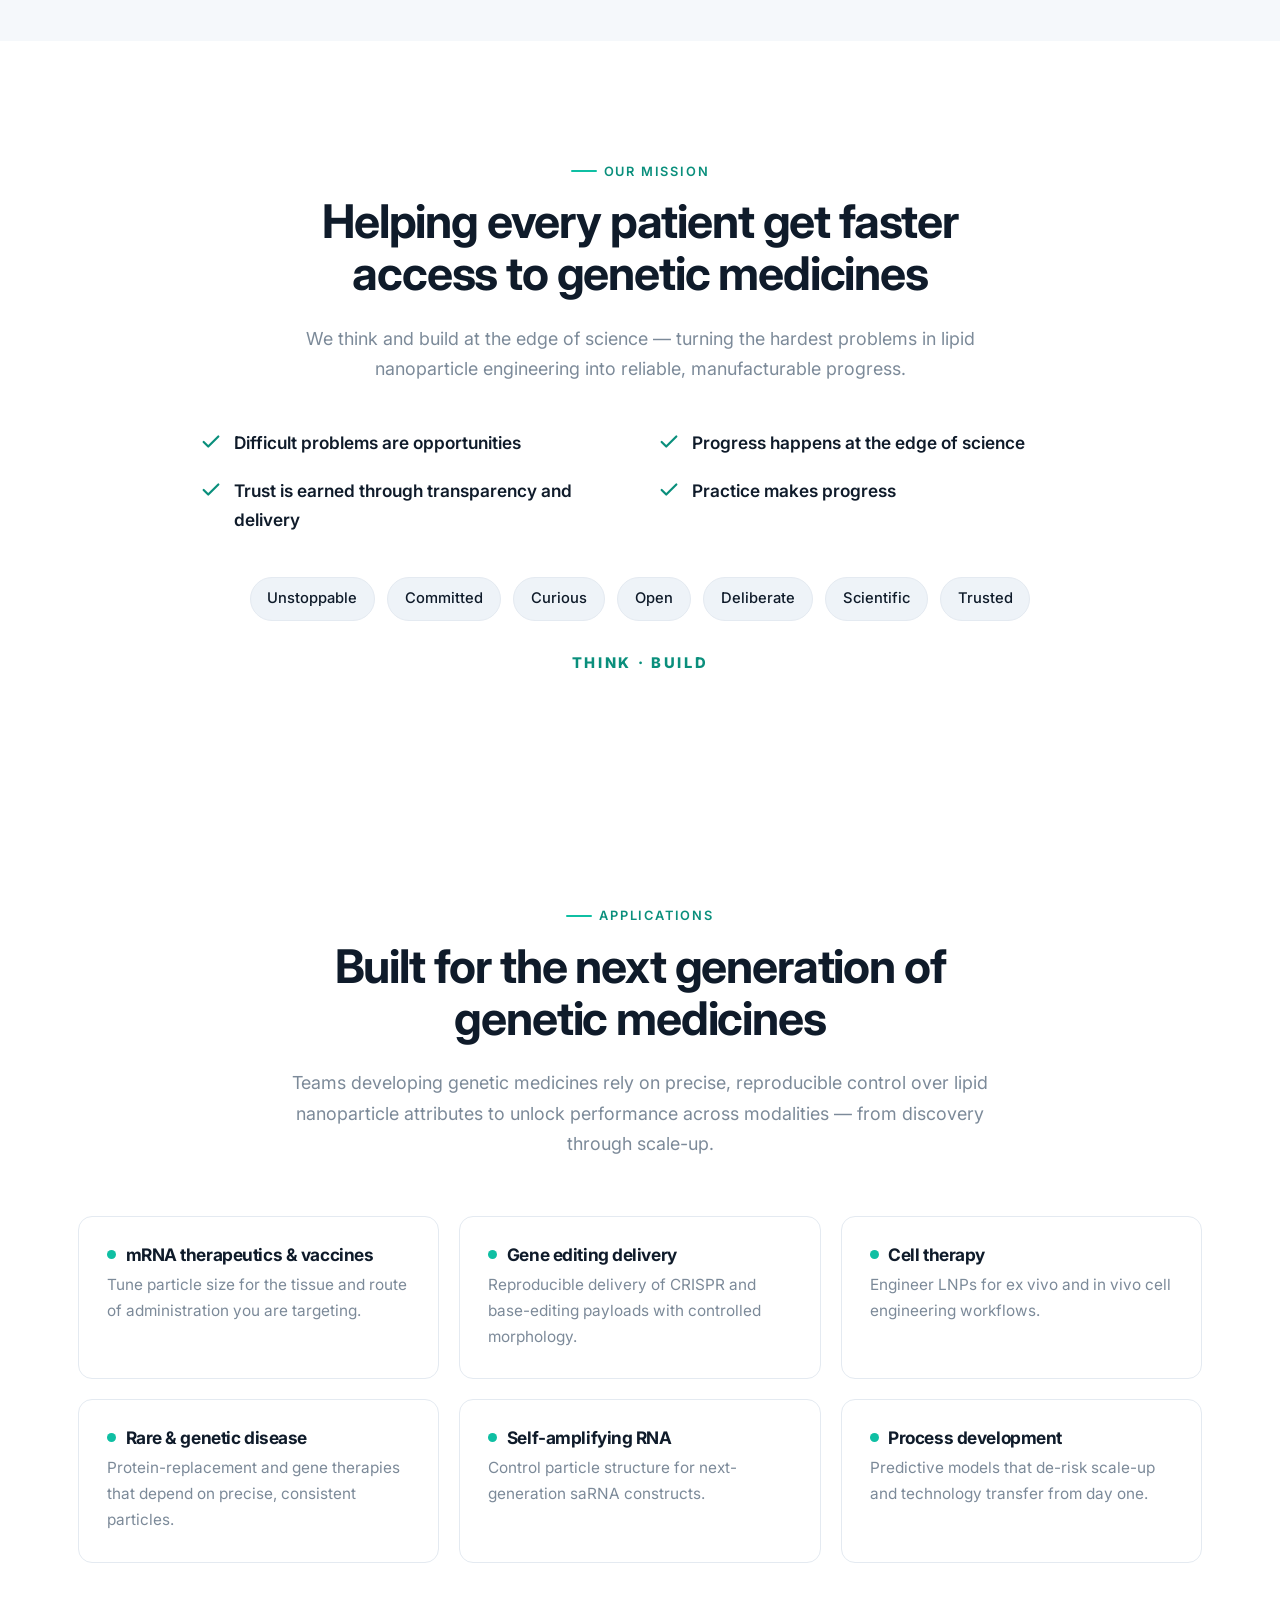
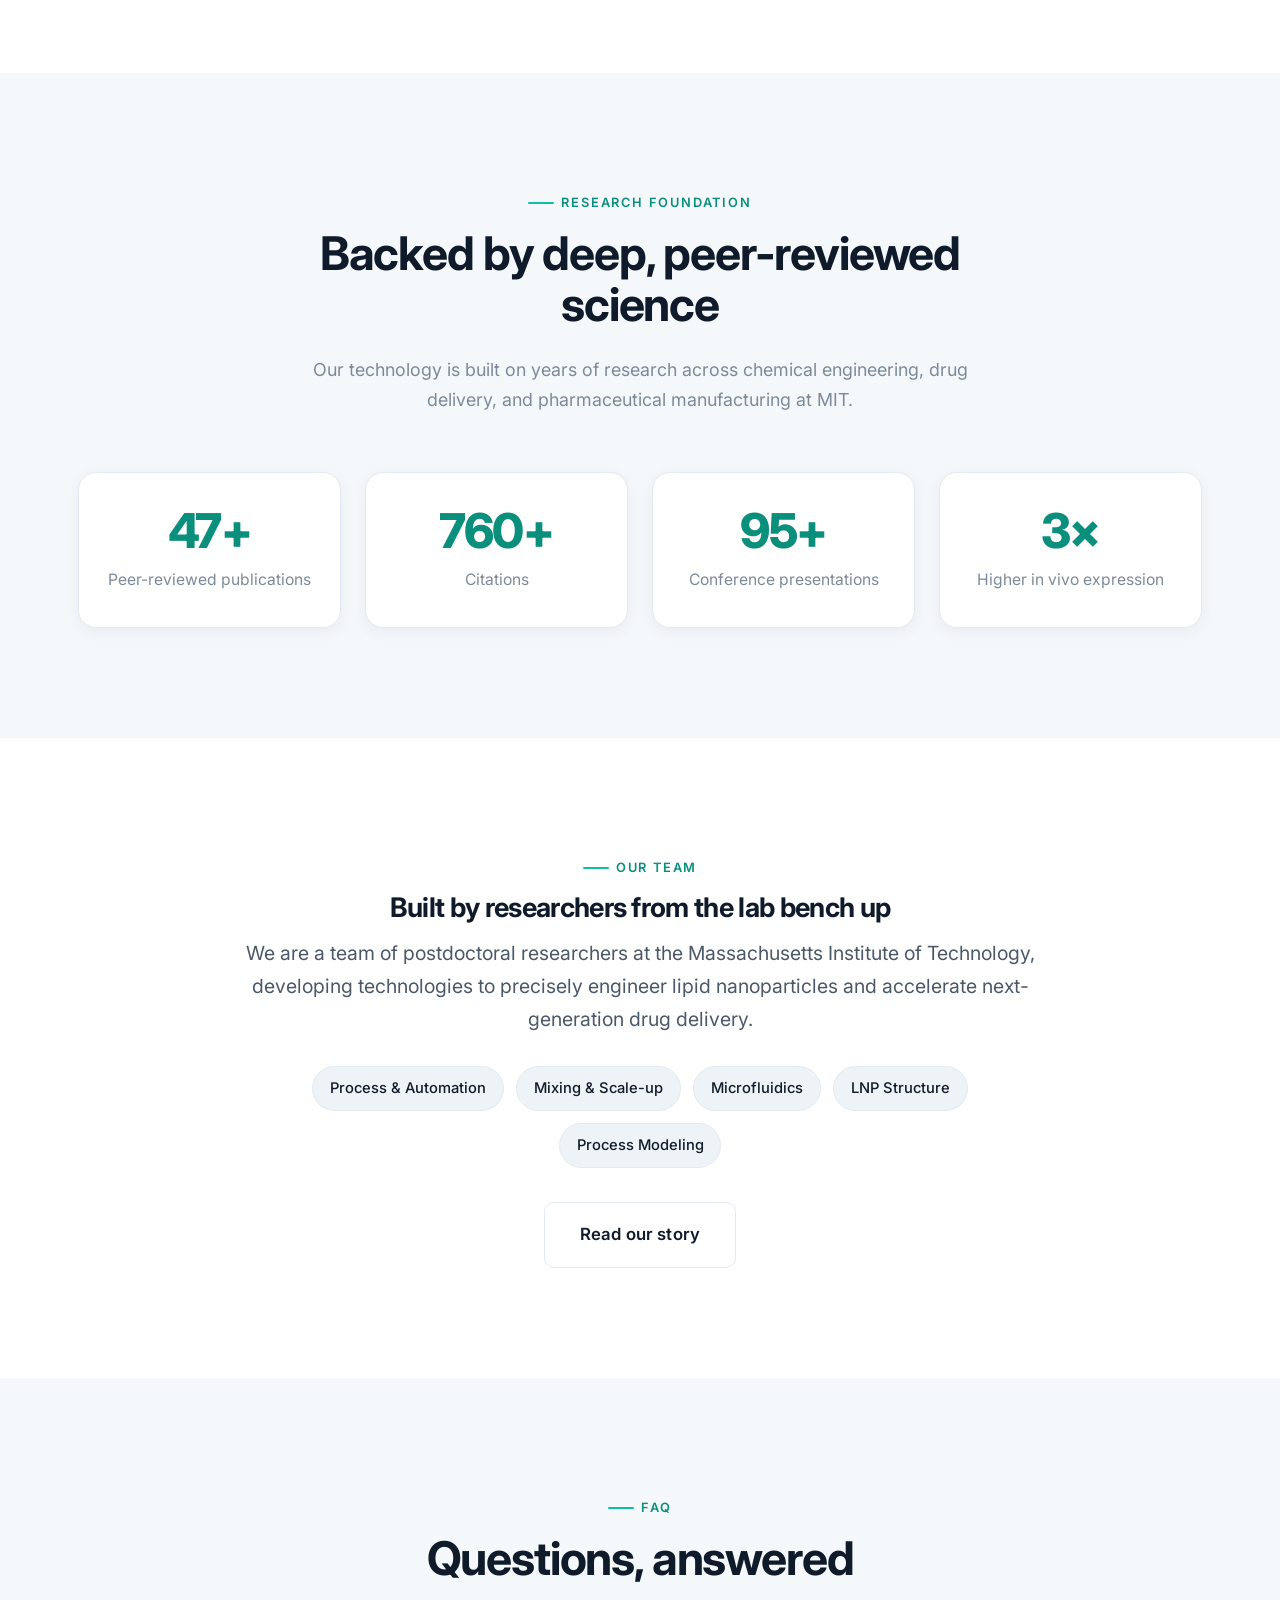
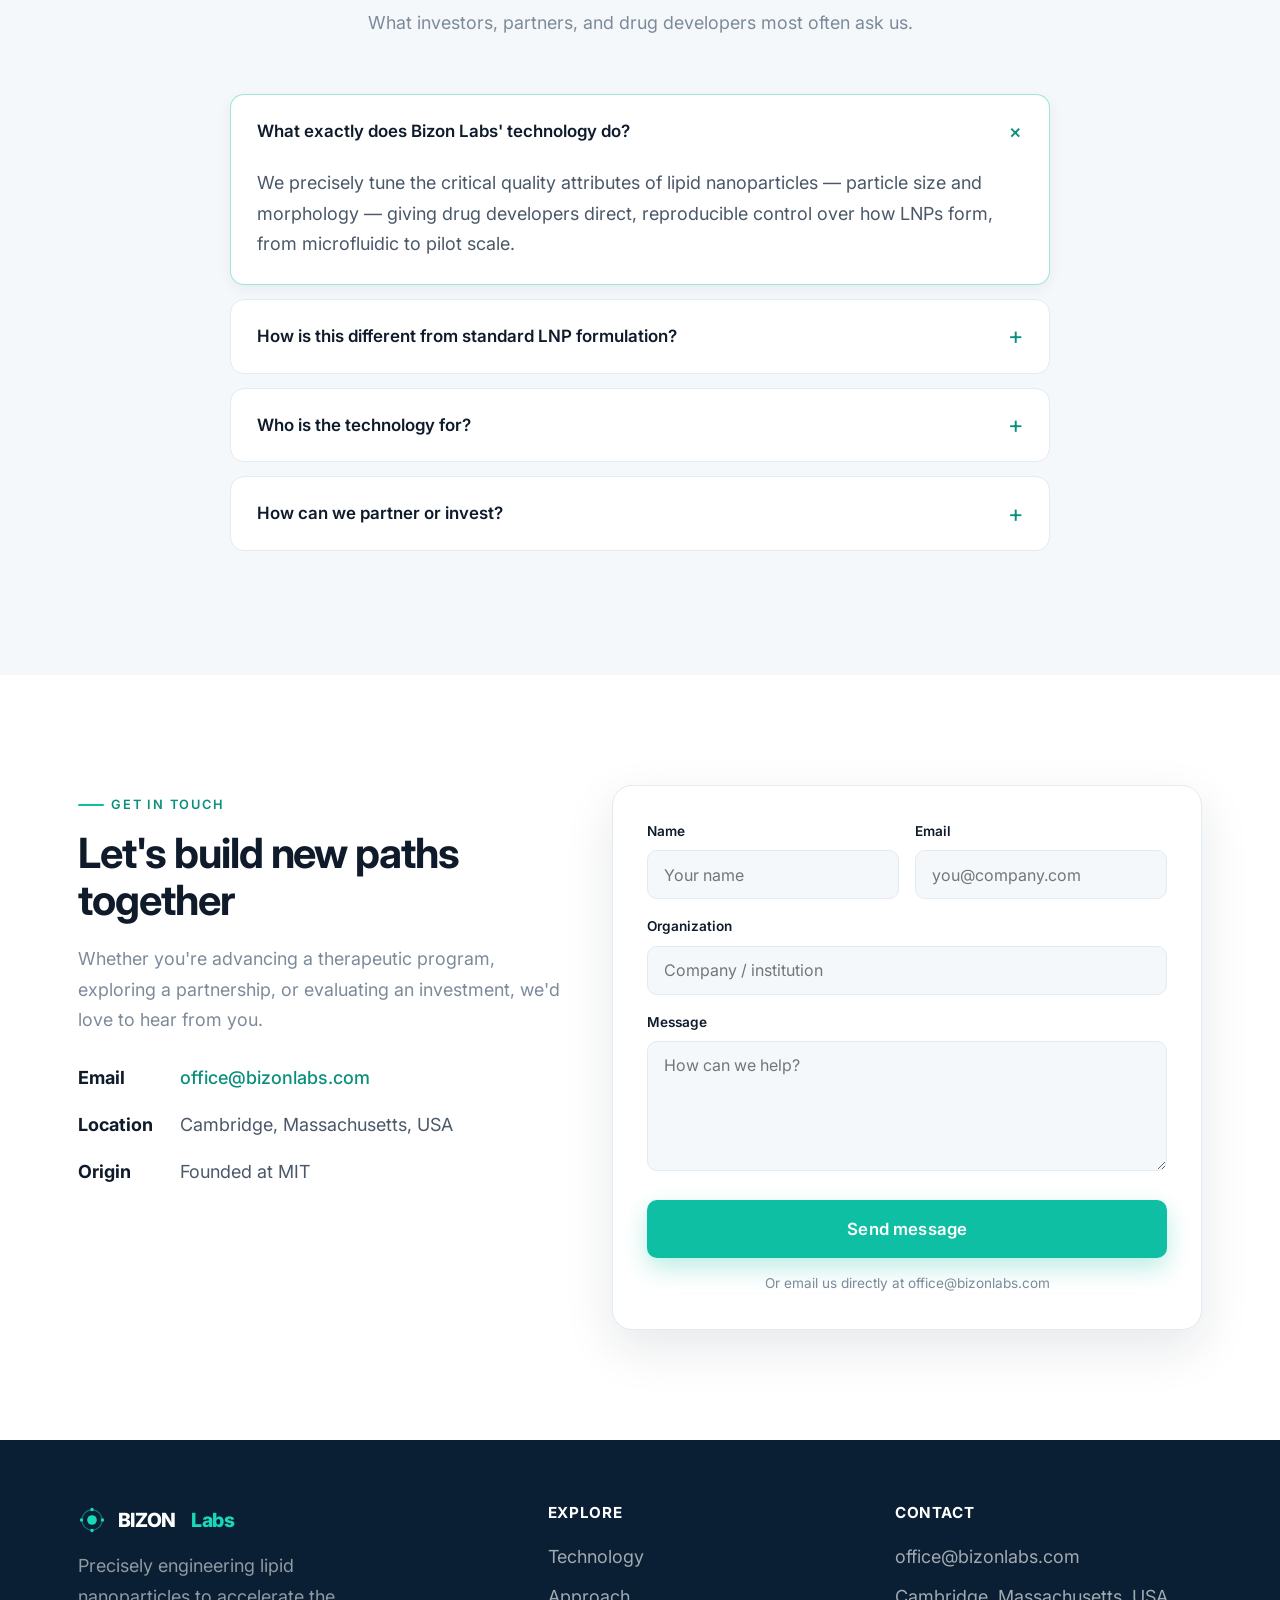
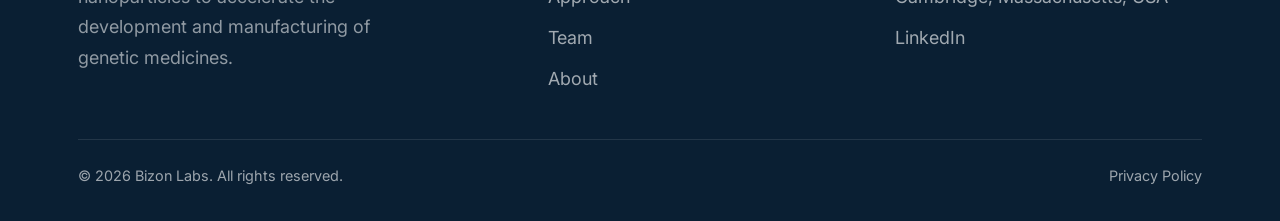
==== commit 81bf7fe3: "Add mission & values band; "walking into the storm" copy fix - Integrate core values from BizonLabs_" ====
--- a/index.html
+++ b/index.html
@@ -156,9 +156,36 @@
 		<div class="container">
 			<div class="inner reveal">
 				<span class="eyebrow">Our approach</span>
-				<h2>Moving into the storm, not away from it</h2>
-				<p>Bison are known for moving into storms rather than away from them, reaching safety faster by confronting challenges directly. They create <em>bison paths</em> that other animals follow, shaping the movement of entire ecosystems. At Bizon Labs, our goal is the same: to build new paths for how advanced medicines are developed and manufactured.</p>
-			</div>
+				<h2>Walking into the storm, not away from it</h2>
+				<p>Bison are known for walking into storms rather than away from them, reaching safety faster by confronting challenges directly. They create <em>bison paths</em> that other animals follow, shaping the movement of entire ecosystems. At Bizon Labs, our goal is the same: to build new paths for how advanced medicines are developed and manufactured.</p>
+			</div>
+		</div>
+	</section>
+
+	<!-- Mission & values -->
+	<section class="section mission" id="mission">
+		<div class="container">
+			<div class="section-head reveal">
+				<span class="eyebrow">Our mission</span>
+				<h2>Helping every patient get faster access to genetic medicines</h2>
+				<p>We think and build at the edge of science — turning the hardest problems in lipid nanoparticle engineering into reliable, manufacturable progress.</p>
+			</div>
+			<ul class="beliefs reveal">
+				<li class="belief"><svg viewBox="0 0 24 24" fill="none" stroke="currentColor" stroke-width="2.4" stroke-linecap="round" stroke-linejoin="round"><path d="M20 6 9 17l-5-5"/></svg>Difficult problems are opportunities</li>
+				<li class="belief"><svg viewBox="0 0 24 24" fill="none" stroke="currentColor" stroke-width="2.4" stroke-linecap="round" stroke-linejoin="round"><path d="M20 6 9 17l-5-5"/></svg>Progress happens at the edge of science</li>
+				<li class="belief"><svg viewBox="0 0 24 24" fill="none" stroke="currentColor" stroke-width="2.4" stroke-linecap="round" stroke-linejoin="round"><path d="M20 6 9 17l-5-5"/></svg>Trust is earned through transparency and delivery</li>
+				<li class="belief"><svg viewBox="0 0 24 24" fill="none" stroke="currentColor" stroke-width="2.4" stroke-linecap="round" stroke-linejoin="round"><path d="M20 6 9 17l-5-5"/></svg>Practice makes progress</li>
+			</ul>
+			<div class="values-chips reveal">
+				<span class="chip">Unstoppable</span>
+				<span class="chip">Committed</span>
+				<span class="chip">Curious</span>
+				<span class="chip">Open</span>
+				<span class="chip">Deliberate</span>
+				<span class="chip">Scientific</span>
+				<span class="chip">Trusted</span>
+			</div>
+			<p class="motto reveal">Think&nbsp;·&nbsp;Build</p>
 		</div>
 	</section>
 
--- a/assets/css/site.css
+++ b/assets/css/site.css
@@ -312,6 +312,15 @@
 .form .btn { width: 100%; margin-top: 4px; }
 .form-note { font-size: .85rem; color: var(--muted); margin: 14px 0 0; text-align: center; }
 
+/* --- Mission & values -------------------------------------------------- */
+.mission .section-head { margin-bottom: 44px; }
+.beliefs { list-style: none; max-width: 880px; margin: 0 auto; padding: 0; display: grid; grid-template-columns: 1fr 1fr; gap: 18px 36px; }
+.belief { display: flex; align-items: flex-start; gap: 12px; font-size: 1.08rem; font-weight: 600; color: var(--text-strong); }
+.belief svg { width: 22px; height: 22px; flex: none; color: var(--accent-ink); margin-top: 3px; }
+.values-chips { display: flex; flex-wrap: wrap; justify-content: center; gap: 12px; max-width: 820px; margin: 42px auto 0; }
+.motto { text-align: center; margin: 30px 0 0; font-weight: 800; letter-spacing: .18em; text-transform: uppercase; color: var(--accent-ink); font-size: .92rem; }
+@media (max-width: 720px) { .beliefs { grid-template-columns: 1fr; } }
+
 /* --- Cookie consent banner --------------------------------------------- */
 .bz-consent {
 	position: fixed; left: 16px; right: 16px; bottom: 16px; z-index: 200;
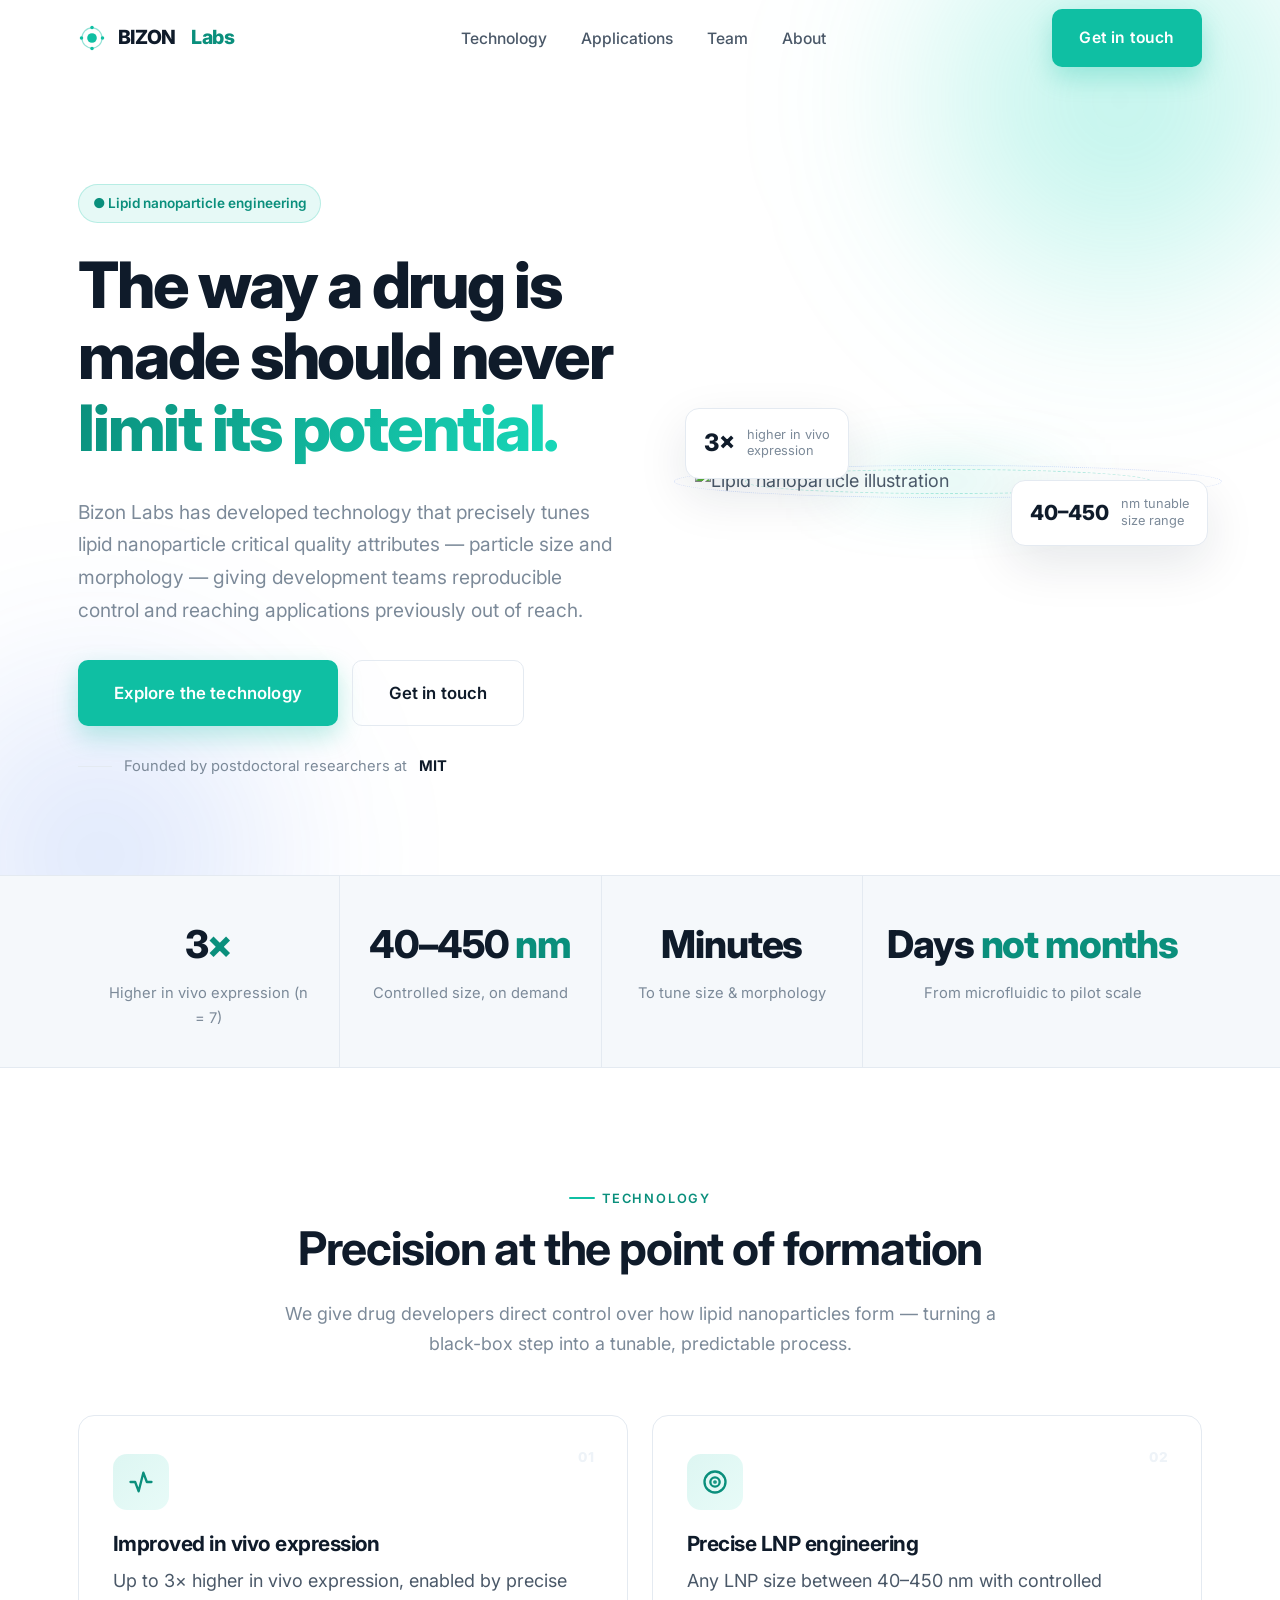
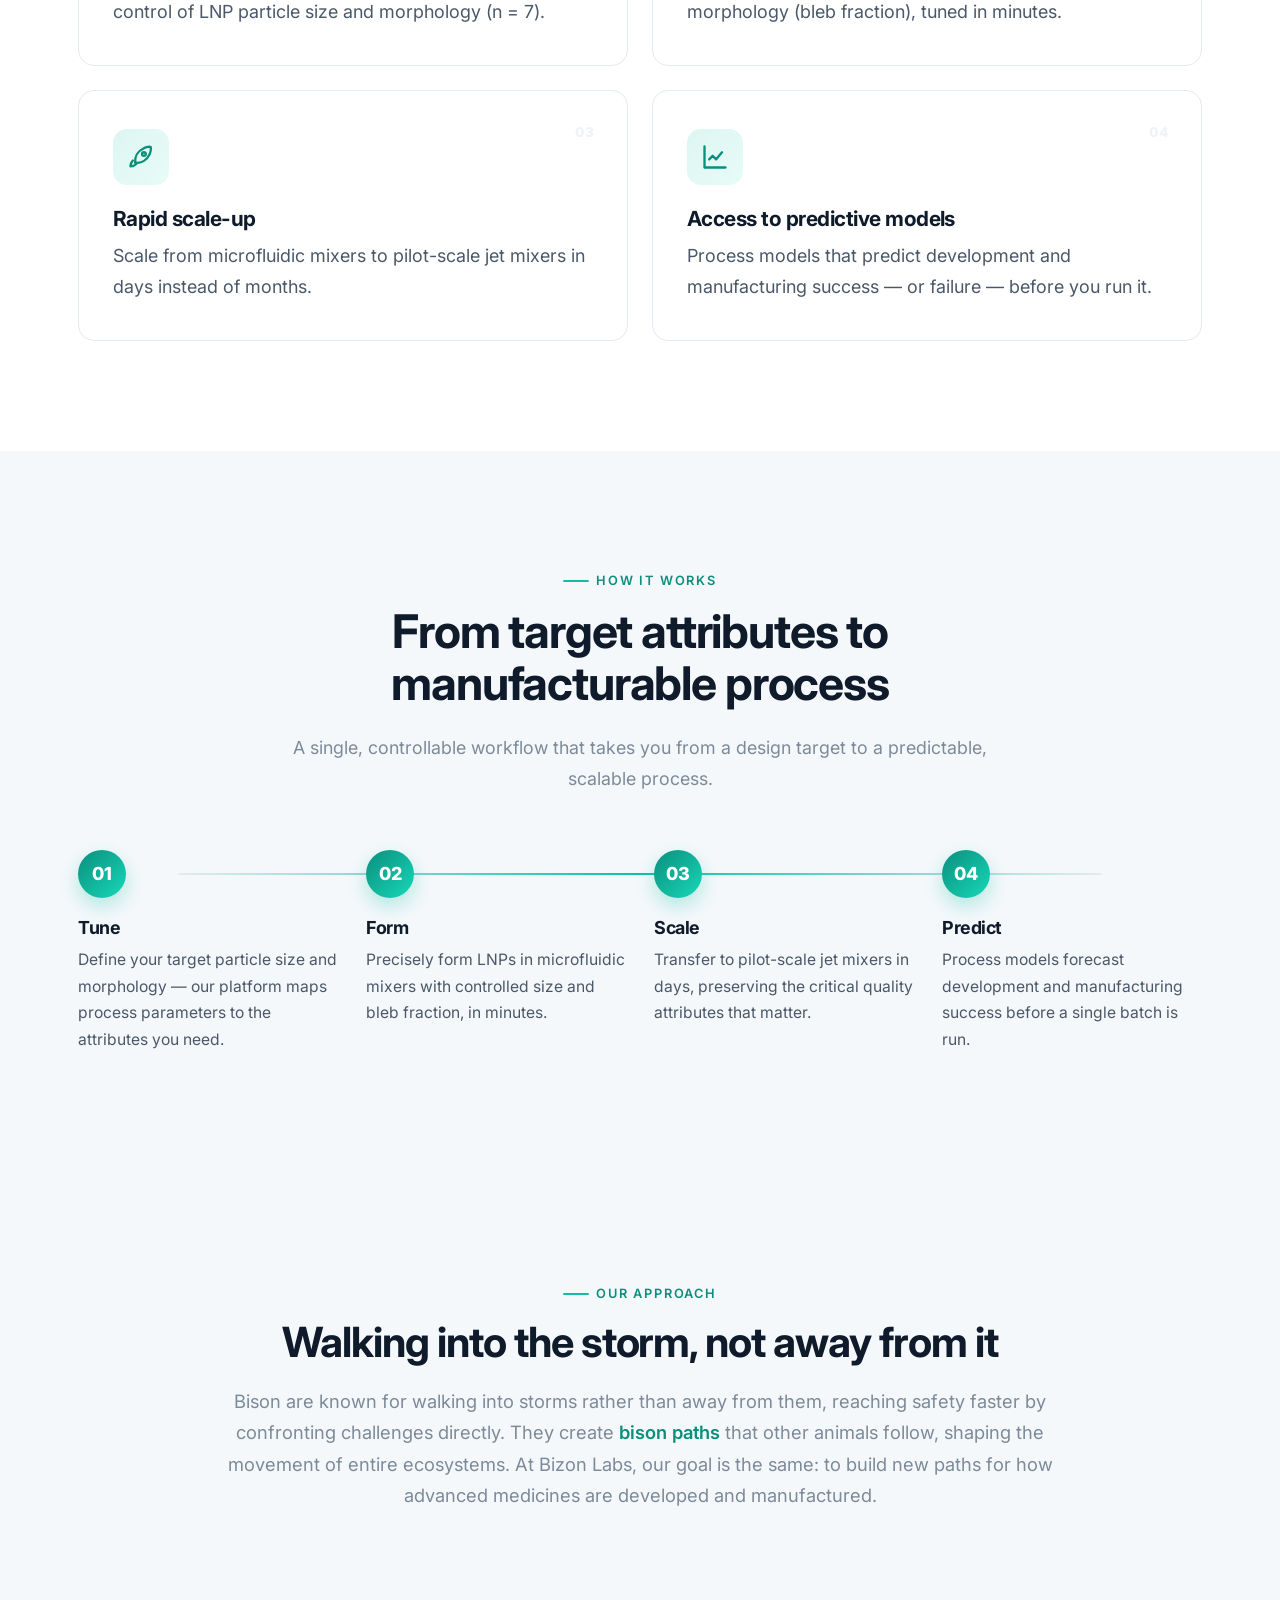
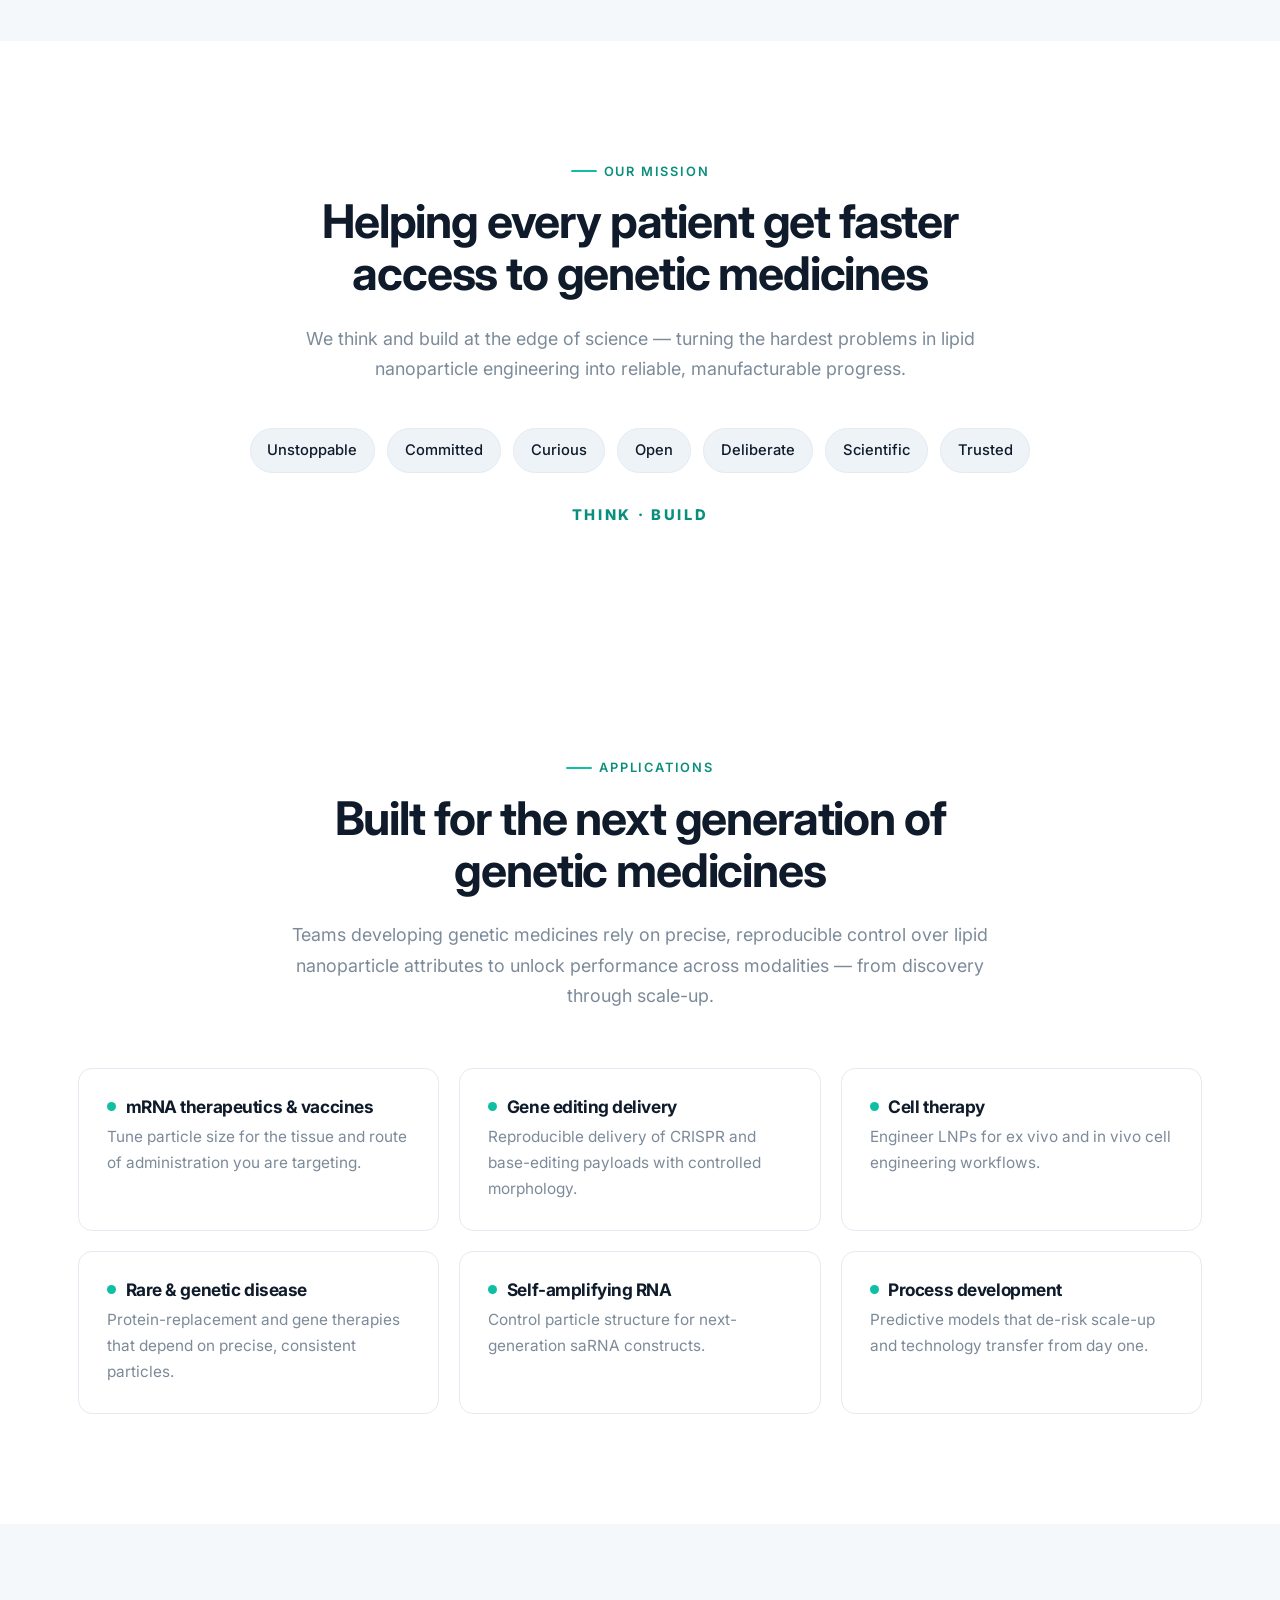
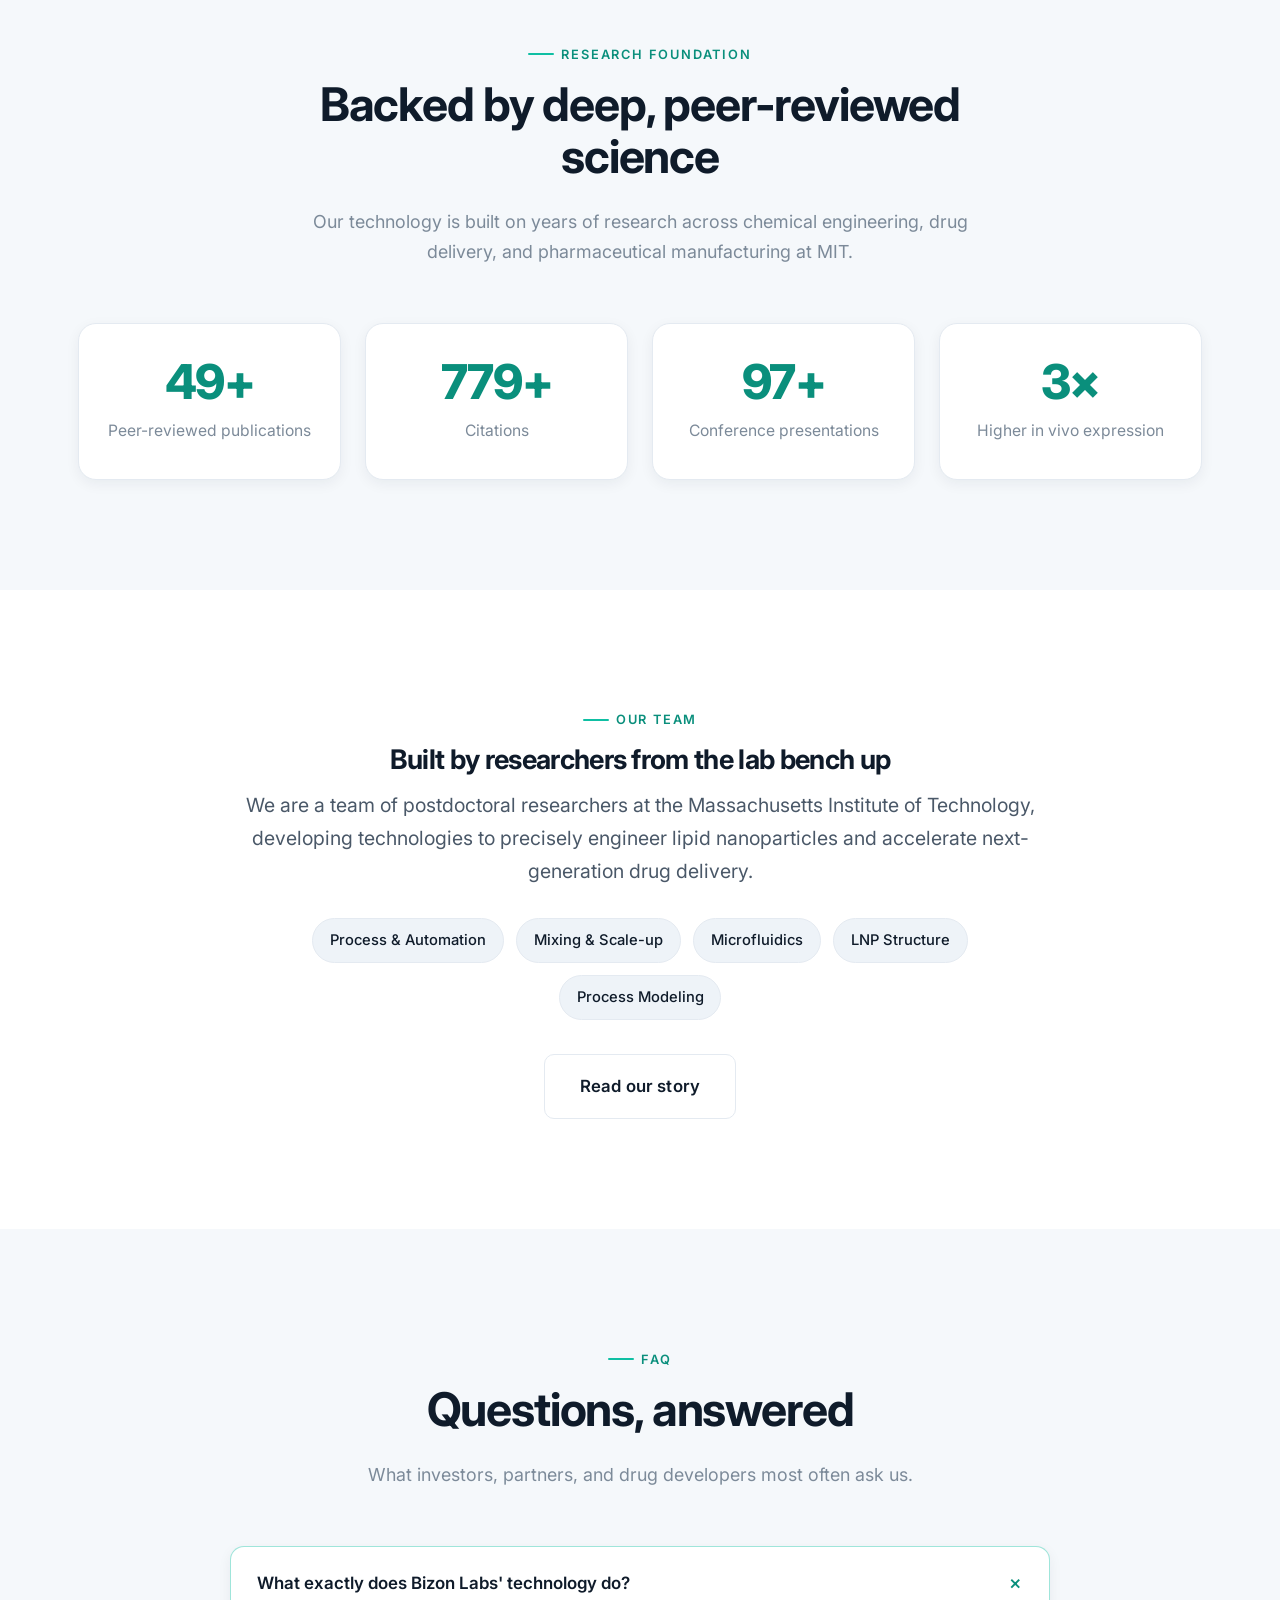
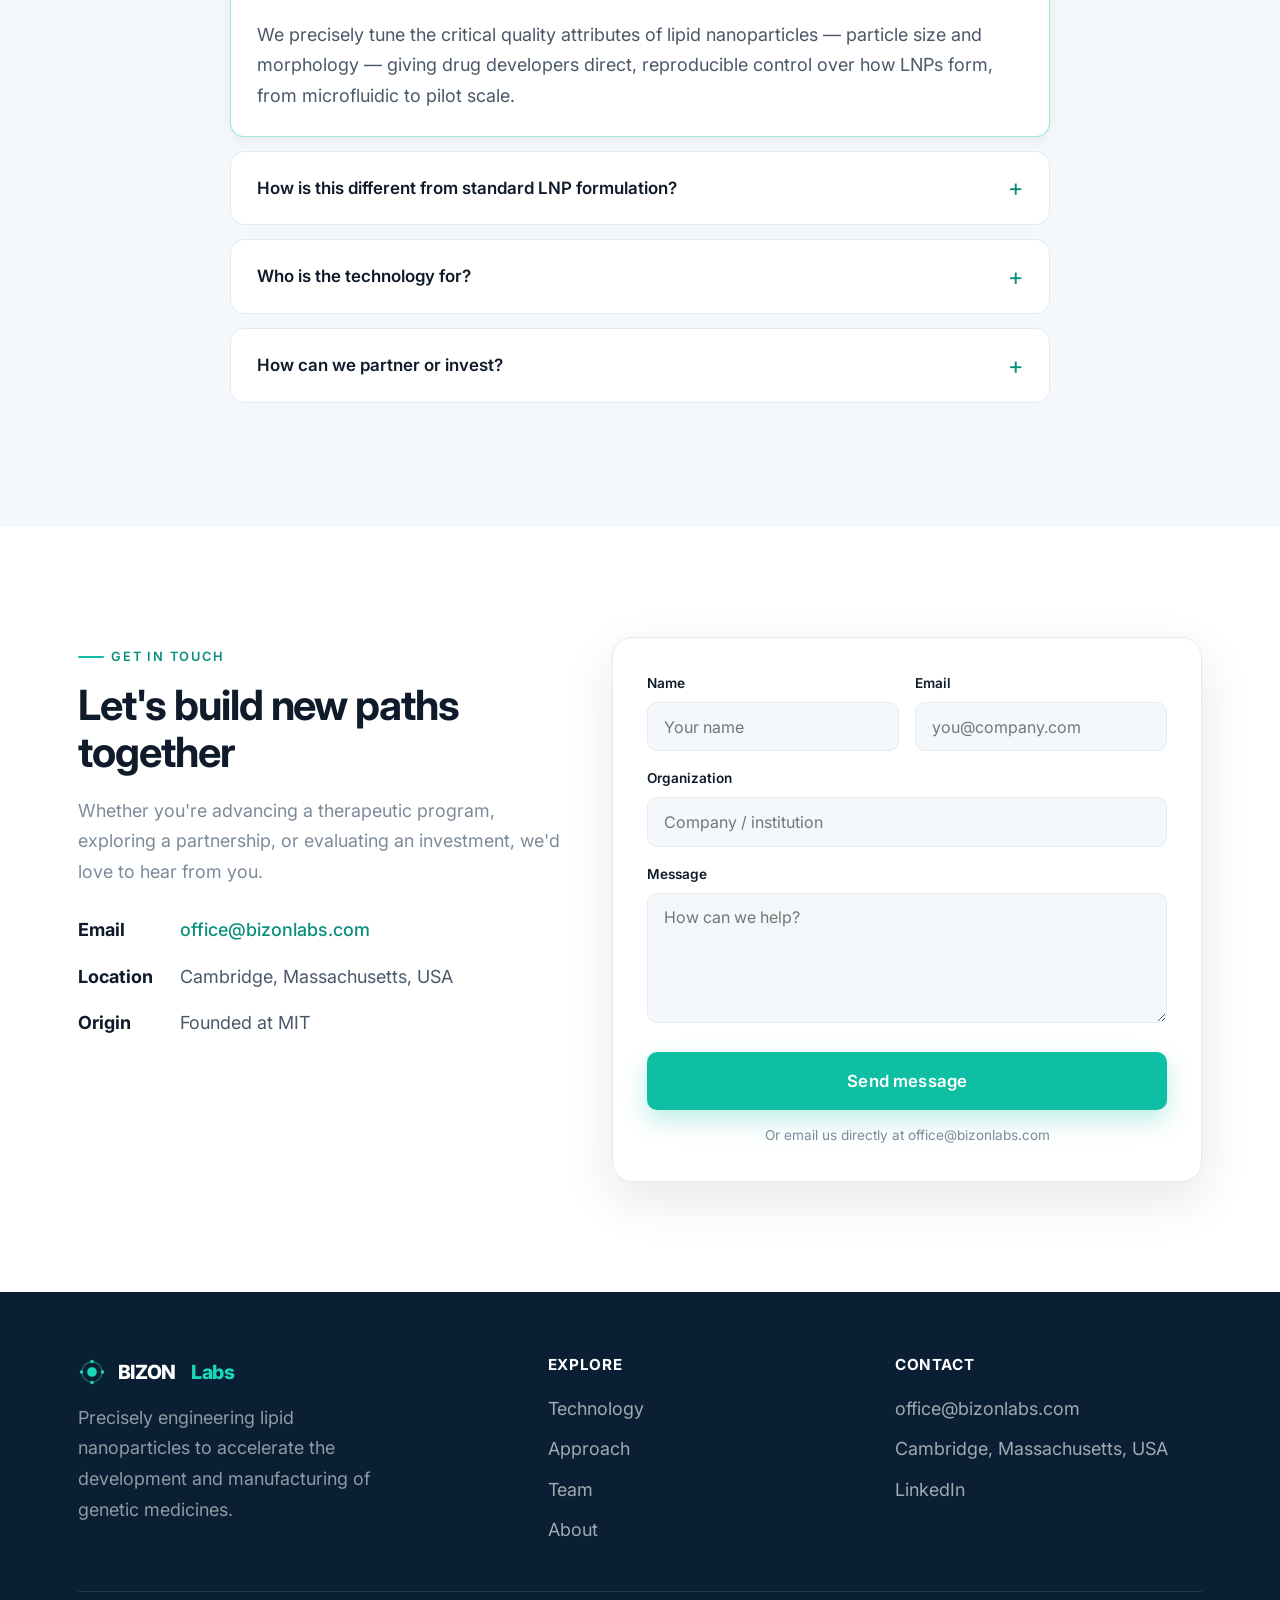
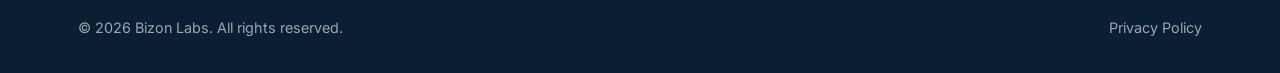
==== commit 430c4eb4: "Remove tick-bullet beliefs from mission band (owner request) Co-authored-by: Cursor <cursoragent@cur" ====
--- a/index.html
+++ b/index.html
@@ -170,12 +170,6 @@
 				<h2>Helping every patient get faster access to genetic medicines</h2>
 				<p>We think and build at the edge of science — turning the hardest problems in lipid nanoparticle engineering into reliable, manufacturable progress.</p>
 			</div>
-			<ul class="beliefs reveal">
-				<li class="belief"><svg viewBox="0 0 24 24" fill="none" stroke="currentColor" stroke-width="2.4" stroke-linecap="round" stroke-linejoin="round"><path d="M20 6 9 17l-5-5"/></svg>Difficult problems are opportunities</li>
-				<li class="belief"><svg viewBox="0 0 24 24" fill="none" stroke="currentColor" stroke-width="2.4" stroke-linecap="round" stroke-linejoin="round"><path d="M20 6 9 17l-5-5"/></svg>Progress happens at the edge of science</li>
-				<li class="belief"><svg viewBox="0 0 24 24" fill="none" stroke="currentColor" stroke-width="2.4" stroke-linecap="round" stroke-linejoin="round"><path d="M20 6 9 17l-5-5"/></svg>Trust is earned through transparency and delivery</li>
-				<li class="belief"><svg viewBox="0 0 24 24" fill="none" stroke="currentColor" stroke-width="2.4" stroke-linecap="round" stroke-linejoin="round"><path d="M20 6 9 17l-5-5"/></svg>Practice makes progress</li>
-			</ul>
 			<div class="values-chips reveal">
 				<span class="chip">Unstoppable</span>
 				<span class="chip">Committed</span>
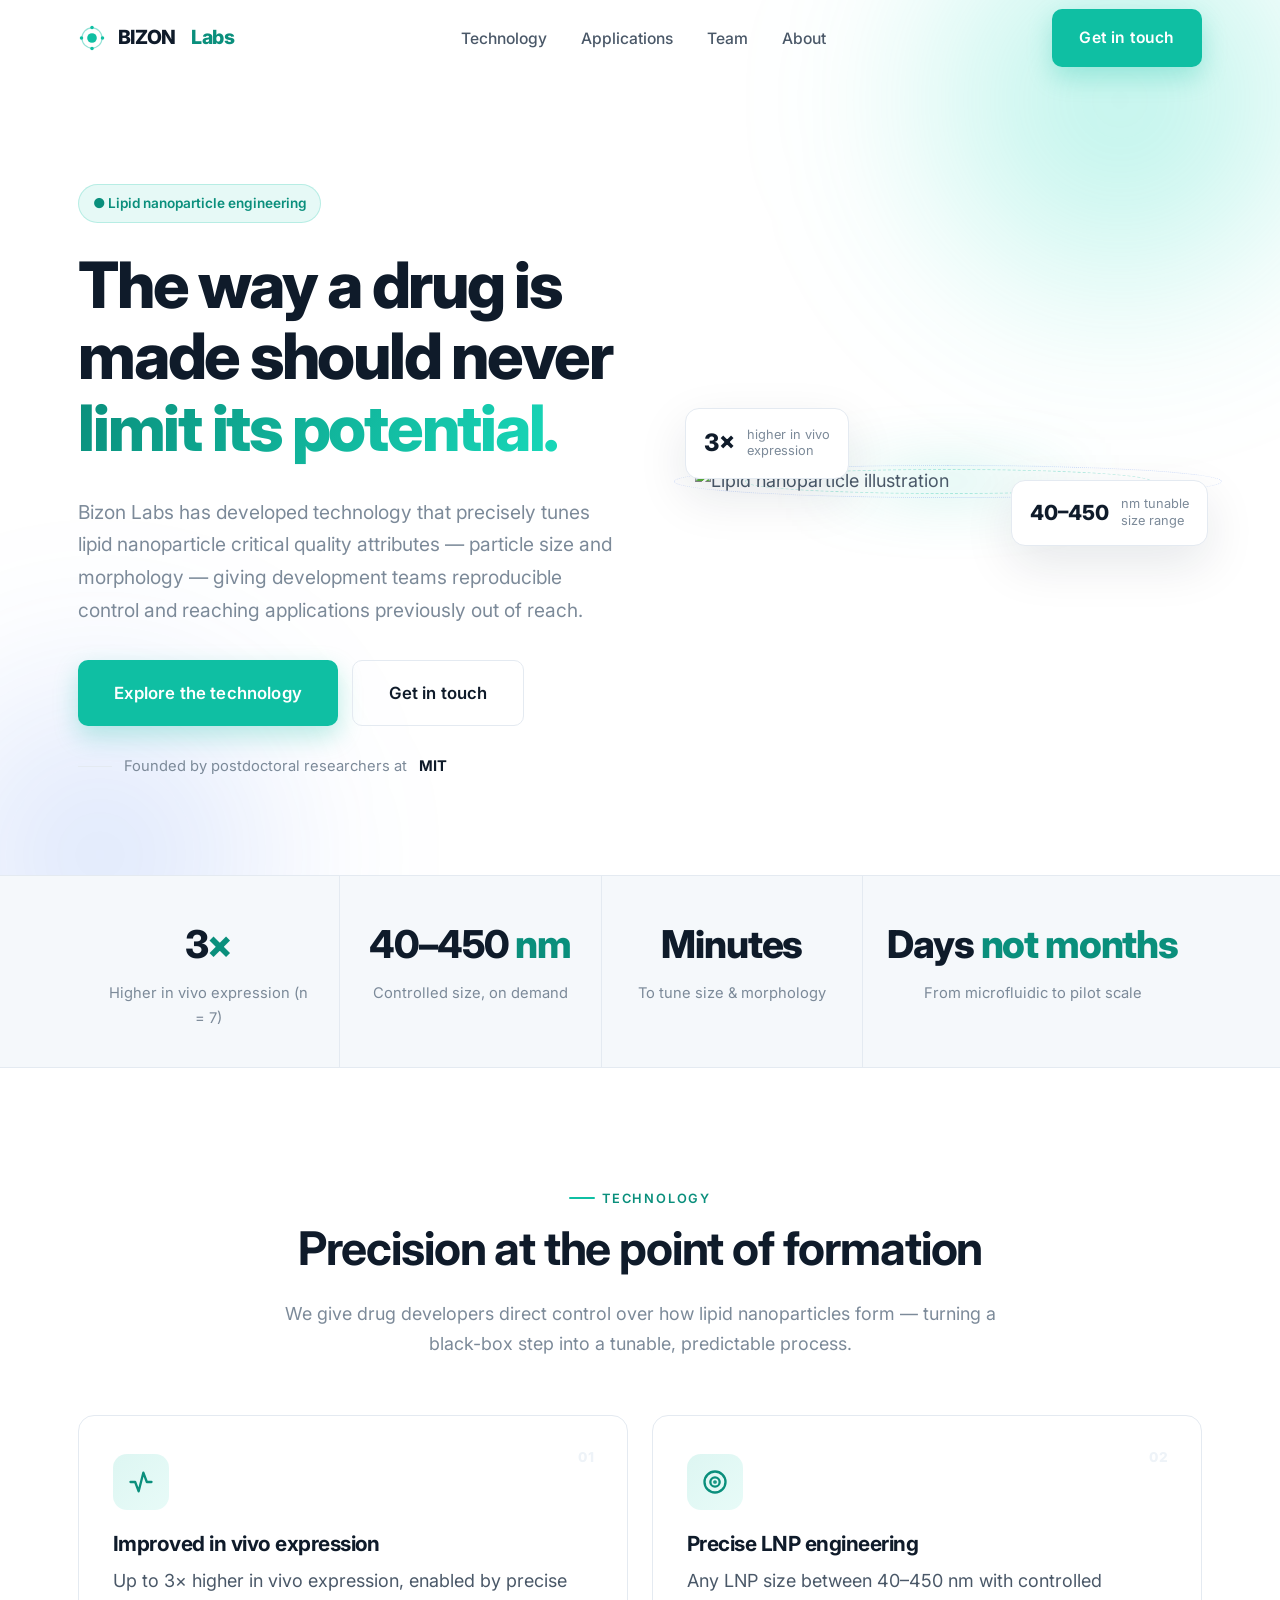
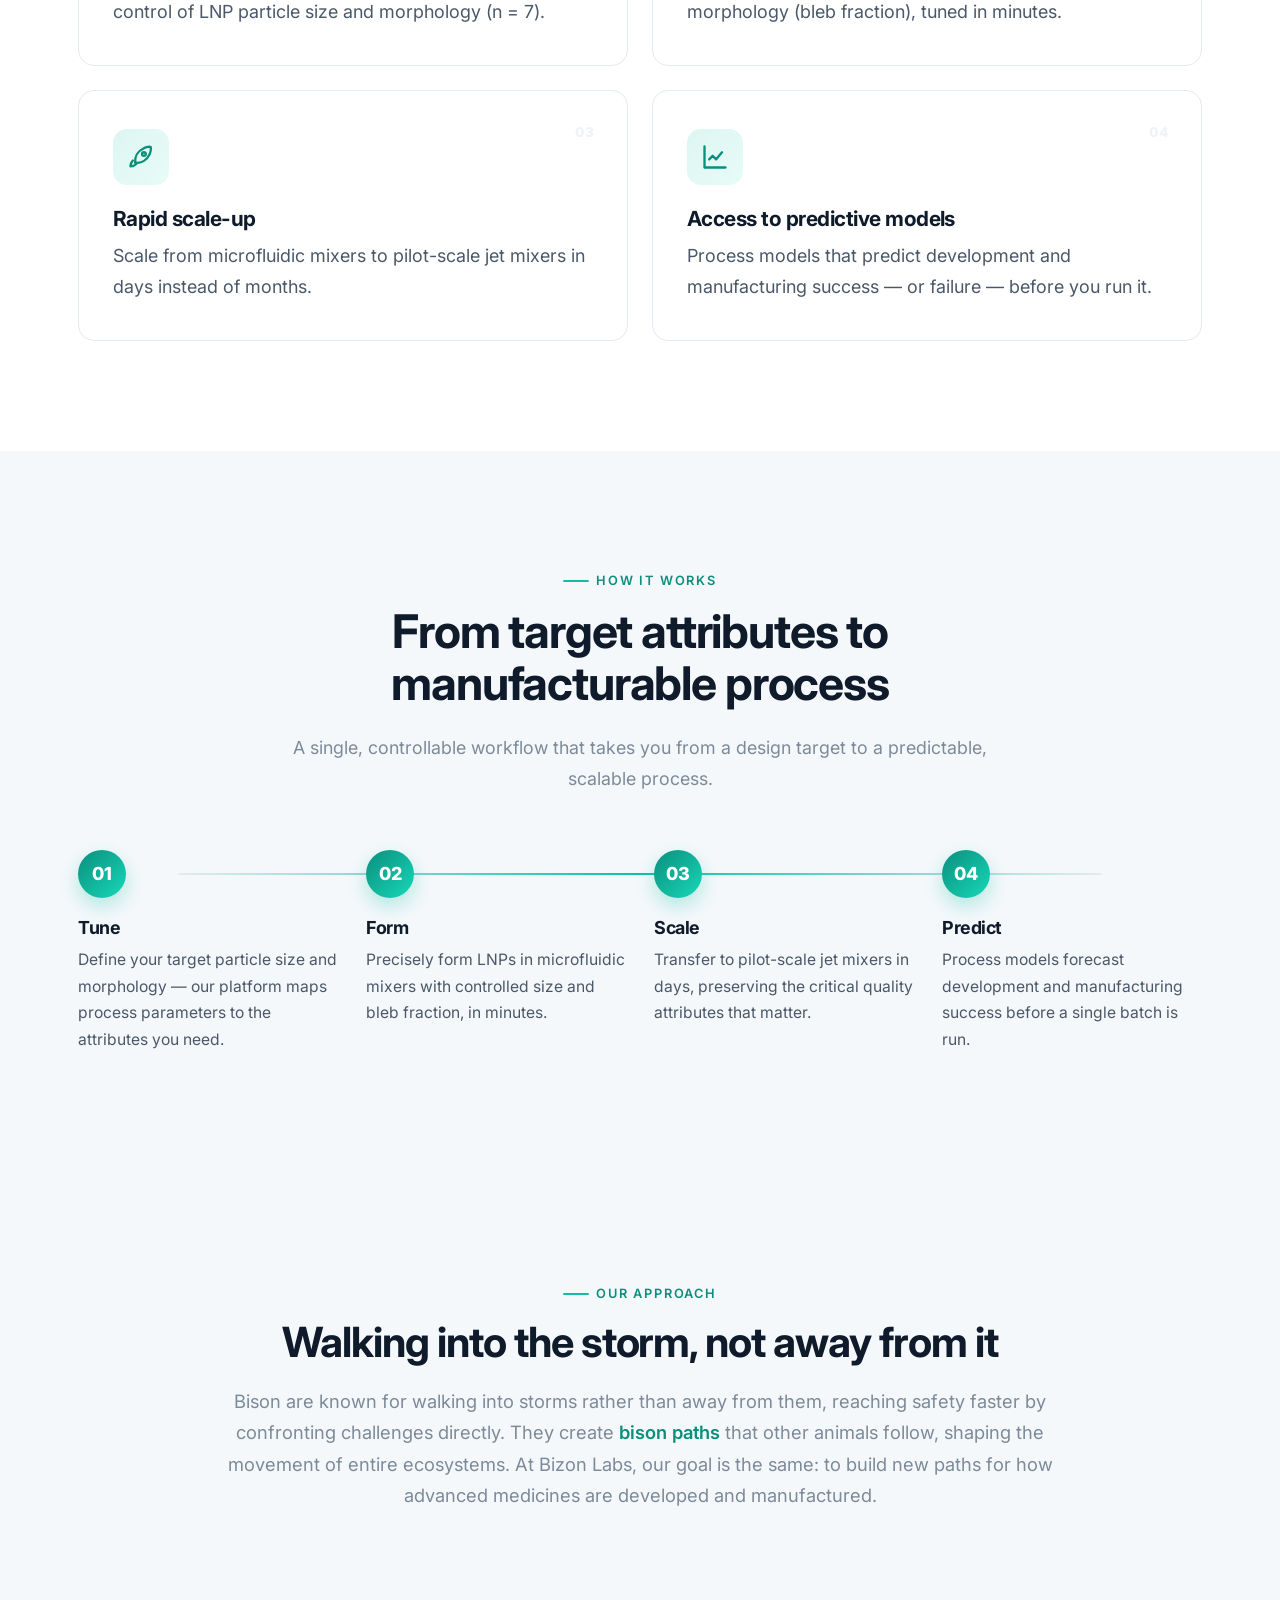
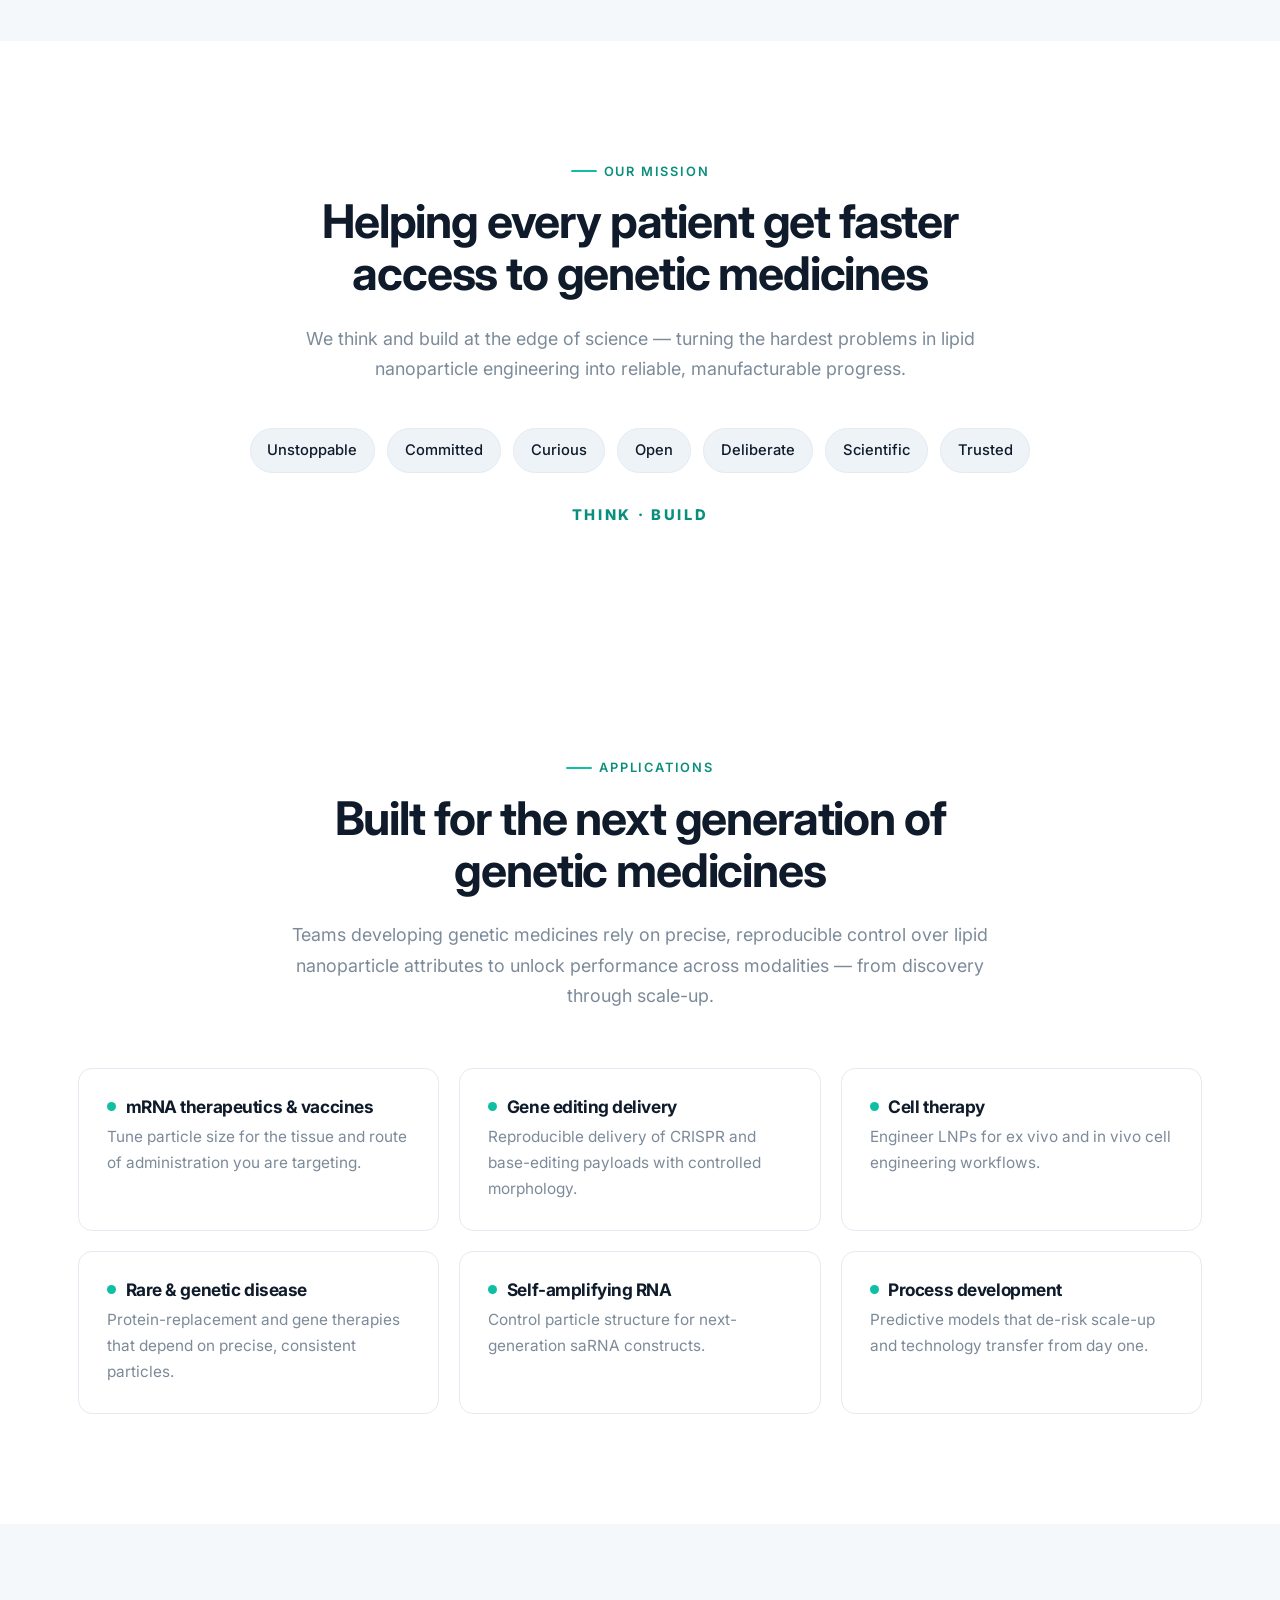
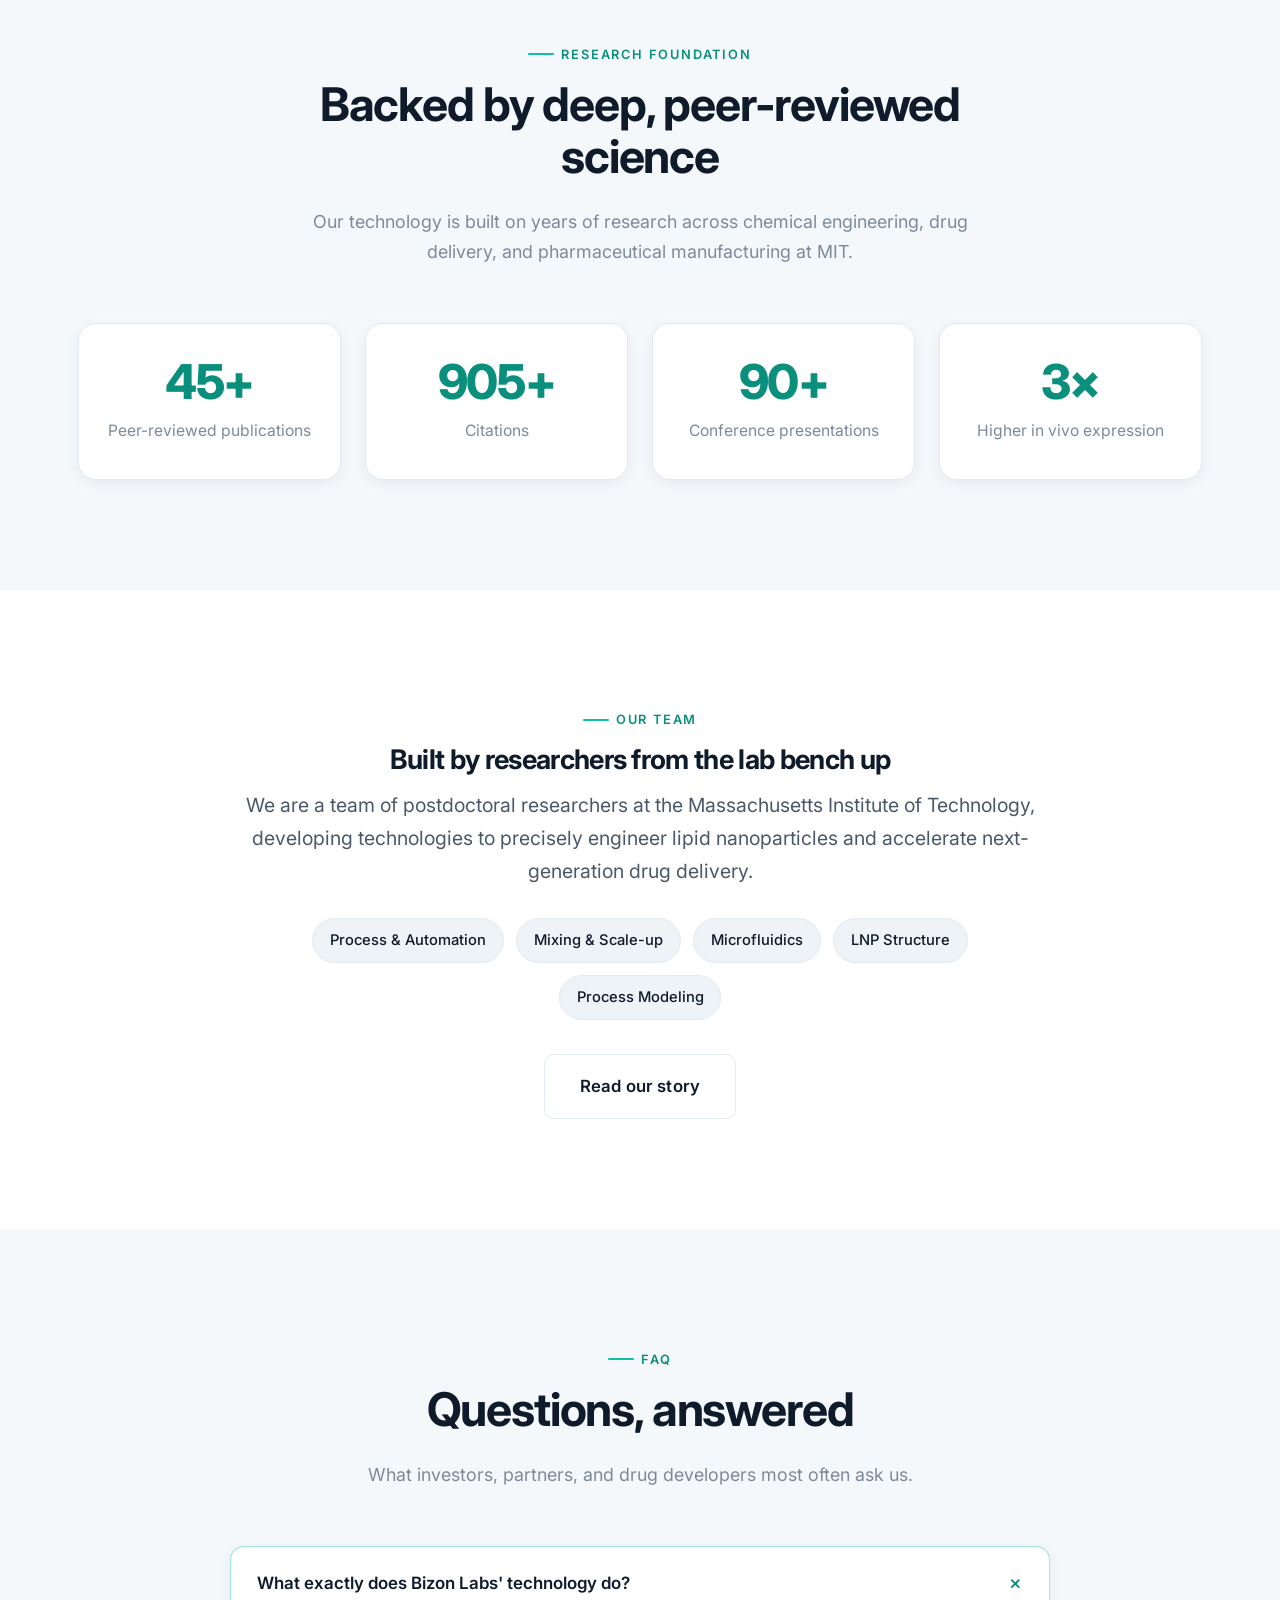
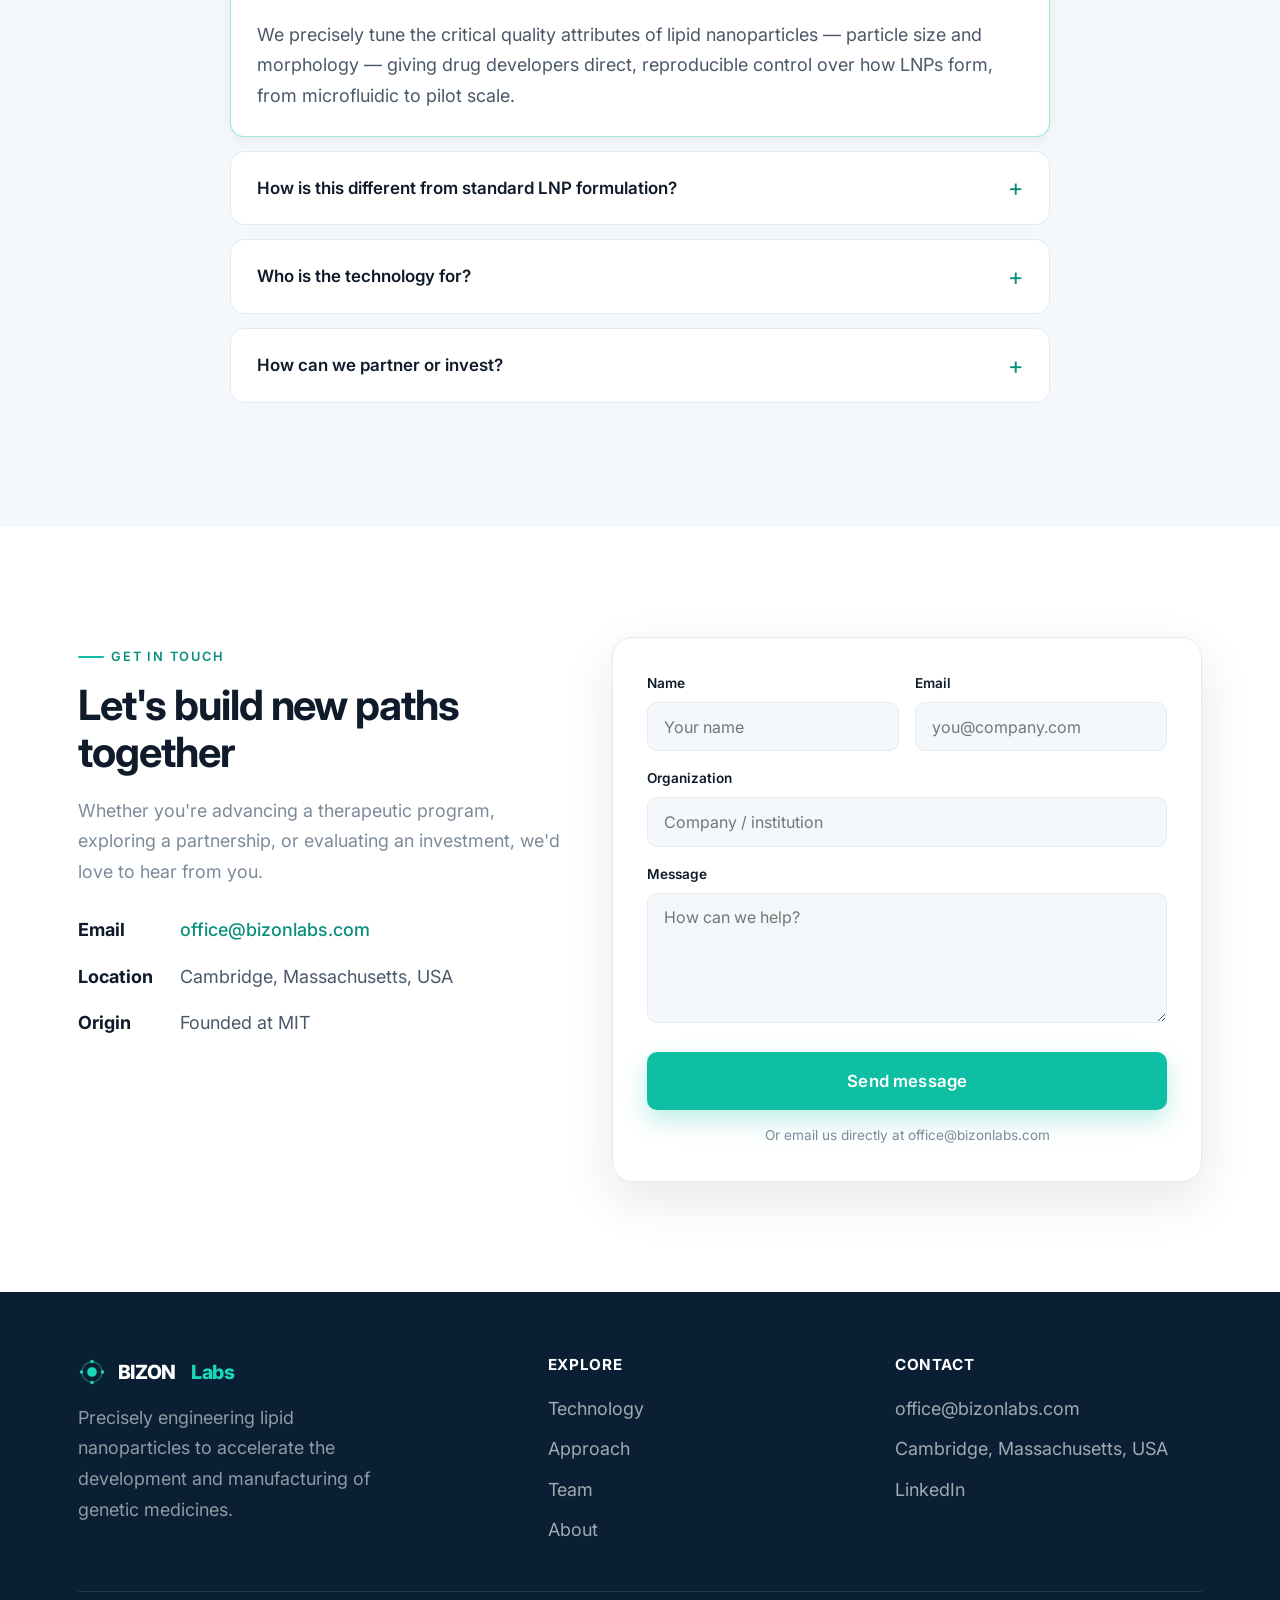
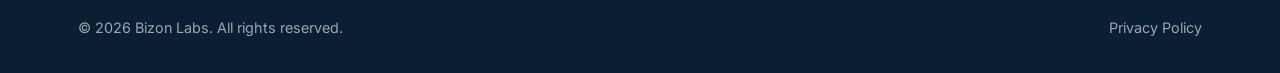
==== commit fc2d069c: "Fill Why Bizon copy from prior version; citations 800+ -> 1000+ - Populate Why Bizon mission/approac" ====
--- a/index.html
+++ b/index.html
@@ -212,7 +212,7 @@
 			</div>
 			<div class="cred-grid">
 				<div class="cred reveal d1"><div class="n" data-count="50" data-suffix="+">0</div><div class="t">Peer-reviewed publications</div></div>
-				<div class="cred reveal d2"><div class="n" data-count="800" data-suffix="+">0</div><div class="t">Citations</div></div>
+				<div class="cred reveal d2"><div class="n" data-count="1000" data-suffix="+">0</div><div class="t">Citations</div></div>
 				<div class="cred reveal d3"><div class="n" data-count="100" data-suffix="+">0</div><div class="t">Conference presentations</div></div>
 				<div class="cred reveal d4"><div class="n" data-count="3" data-suffix="×">0</div><div class="t">Higher in vivo expression</div></div>
 			</div>
--- a/assets/css/site.css
+++ b/assets/css/site.css
@@ -382,3 +382,104 @@
 	.cred-grid { grid-template-columns: 1fr 1fr; }
 	.form .row { grid-template-columns: 1fr; }
 }
+
+/* ======================================================================== */
+/* Draft v2 layout components (used by index-dark-v2.html)                  */
+/* ======================================================================== */
+
+/* Placeholder marker — makes "to be filled" content obvious */
+.ph { color: var(--muted); }
+
+/* --- B. Technology tiles (Stripe-style, clickable -> modal) ------------- */
+.tech-tiles { display: grid; grid-template-columns: repeat(4, 1fr); gap: 22px; }
+.tile {
+	text-align: left; font: inherit; color: inherit; cursor: pointer;
+	background: var(--bg-soft-2); border: 1px solid var(--border); border-radius: var(--radius);
+	padding: 30px 26px; min-height: 230px; display: flex; flex-direction: column; gap: 10px;
+	transition: transform .18s ease, box-shadow .2s ease, border-color .2s ease;
+}
+.tile:hover { transform: translateY(-6px); box-shadow: var(--shadow); border-color: var(--accent); }
+.tile .ico { width: 46px; height: 46px; border-radius: 12px; display: grid; place-items: center; background: rgba(15,191,163,.12); color: var(--accent); margin-bottom: 4px; }
+.tile .ico svg { width: 24px; height: 24px; }
+.tile h3 { font-size: 1.1rem; margin: 0; }
+.tile p { font-size: .96rem; color: var(--muted); margin: 0; flex: 1; }
+.tile-more { font-size: .9rem; font-weight: 600; color: var(--accent-ink); margin-top: 8px; }
+
+/* --- Pop-up windows (large Stripe-style panels) ------------------------ */
+.modal { position: fixed; inset: 0; z-index: 200; display: grid; align-items: start; justify-items: center; padding: 5vh 18px; overflow-y: auto; }
+.modal[hidden] { display: none; }
+.modal-backdrop { position: fixed; inset: 0; background: rgba(0,0,0,.66); backdrop-filter: blur(4px); -webkit-backdrop-filter: blur(4px); }
+.modal-card {
+	position: relative; z-index: 1; width: 100%; max-width: 560px;
+	background: var(--bg-soft-2); border: 1px solid var(--border); border-radius: 20px;
+	padding: 40px; box-shadow: var(--shadow-lg);
+	animation: modalIn .3s cubic-bezier(.2,.7,.25,1) both;
+}
+@keyframes modalIn { from { opacity: 0; transform: scale(.93) translateY(16px); } to { opacity: 1; transform: none; } }
+.modal-close { position: absolute; top: 18px; right: 18px; z-index: 2; width: 38px; height: 38px; border-radius: 10px; background: rgba(127,127,127,.12); border: 0; color: var(--text); font-size: 1.5rem; line-height: 1; cursor: pointer; display: grid; place-items: center; transition: background .2s ease, color .2s ease; }
+.modal-close:hover { background: rgba(127,127,127,.22); color: var(--text-strong); }
+body.modal-open { overflow: hidden; }
+
+/* Large variant — opens into an immersive panel */
+.modal-card--lg { max-width: 1040px; padding: 0; overflow: hidden; }
+.modal-head { display: grid; grid-template-columns: 1.45fr 1fr; gap: 44px; padding: 54px 54px 30px; }
+.modal-head h3 { font-size: clamp(1.7rem, 3vw, 2.3rem); margin: 6px 0 12px; }
+.modal-head-copy > p { color: var(--muted); margin: 0 0 22px; font-size: 1.05rem; }
+.modal-actions { display: flex; flex-wrap: wrap; gap: 12px; }
+.modal-checks { list-style: none; display: grid; gap: 15px; align-content: start; padding-top: 46px; margin: 0; }
+.modal-checks li { position: relative; padding-left: 30px; color: var(--text); font-weight: 500; }
+.modal-checks li::before { content: ""; position: absolute; left: 0; top: 2px; width: 19px; height: 19px; border-radius: 50%; background: rgba(15,191,163,.16); }
+.modal-checks li::after { content: ""; position: absolute; left: 6.5px; top: 6px; width: 5px; height: 9px; border: solid var(--accent); border-width: 0 2px 2px 0; transform: rotate(45deg); }
+.modal-visuals { display: grid; grid-template-columns: 1.1fr 1fr; gap: 20px; padding: 0 54px 54px; }
+.mv { border: 1px dashed var(--border); border-radius: 16px; background: rgba(127,127,127,.06); display: grid; place-items: center; align-content: center; text-align: center; gap: 6px; padding: 24px; color: var(--muted); min-height: 240px; }
+.mv--main { min-height: 420px; }
+.mv-col { display: grid; gap: 20px; grid-template-rows: auto 1fr; }
+.mv-num { font-size: 2.8rem; font-weight: 800; color: var(--accent-ink); line-height: 1; }
+.mv-cap { font-size: .92rem; }
+@media (max-width: 860px) {
+	.modal { padding: 3vh 12px; }
+	.modal-head { grid-template-columns: 1fr; gap: 22px; padding: 44px 24px 20px; }
+	.modal-checks { padding-top: 0; }
+	.modal-visuals { grid-template-columns: 1fr; padding: 0 24px 36px; }
+	.mv--main, .mv { min-height: 200px; }
+}
+
+/* --- C. Solutions (Lila Industries-style, 3 boxes) --------------------- */
+.solutions { display: grid; grid-template-columns: repeat(3, 1fr); gap: 24px; }
+.solution { background: var(--bg-soft-2); border: 1px solid var(--border); border-radius: var(--radius); padding: 38px 32px; display: flex; flex-direction: column; gap: 12px; transition: transform .18s ease, box-shadow .2s ease; }
+.solution:hover { transform: translateY(-6px); box-shadow: var(--shadow); }
+.solution-ico { width: 54px; height: 54px; border-radius: 14px; display: grid; place-items: center; background: rgba(15,191,163,.12); color: var(--accent); }
+.solution-ico svg { width: 26px; height: 26px; }
+.solution h3 { font-size: 1.3rem; margin: 4px 0 0; }
+.solution p { color: var(--muted); margin: 0; }
+.ph-list { list-style: none; margin: 4px 0 0; padding: 0; display: grid; gap: 9px; }
+.ph-list li { color: var(--muted); font-size: .95rem; padding-left: 18px; position: relative; }
+.ph-list li::before { content: "—"; position: absolute; left: 0; color: var(--accent); }
+.solution-cta { margin-top: auto; padding-top: 16px; font-weight: 600; color: var(--accent-ink); }
+
+/* --- D. Why Bizon? (combined: mission/approach/research/team) ---------- */
+.why-block { display: grid; grid-template-columns: 200px 1fr; gap: 30px; padding: 34px 0; border-top: 1px solid var(--border); }
+.why-block:first-of-type { border-top: 0; padding-top: 6px; }
+.why-label { font-size: .8rem; font-weight: 700; letter-spacing: .14em; text-transform: uppercase; color: var(--accent-ink); padding-top: 6px; }
+.why-body h3 { font-size: 1.5rem; }
+.why-body p { margin: 0; }
+.why-team { padding-top: 34px; border-top: 1px solid var(--border); }
+.why-team .why-label { margin-bottom: 22px; }
+.team-cards { display: grid; grid-template-columns: repeat(4, 1fr); gap: 20px; }
+.team-card { background: var(--bg-soft-2); border: 1px solid var(--border); border-radius: var(--radius); padding: 26px 22px; text-align: center; }
+.team-card .avatar { width: 86px; height: 86px; border-radius: 50%; margin: 0 auto 16px; display: grid; place-items: center; color: var(--muted); font-size: .8rem; border: 1px dashed var(--border); background: rgba(127,127,127,.06); }
+.team-card h4 { margin: 0 0 4px; font-size: 1.05rem; }
+.team-card p { margin: 0; color: var(--muted); font-size: .92rem; }
+.anon-note { text-align: center; color: var(--muted); font-size: .9rem; margin: 24px 0 0; }
+
+@media (max-width: 980px) {
+	.tech-tiles { grid-template-columns: repeat(2, 1fr); }
+	.solutions { grid-template-columns: 1fr; }
+	.team-cards { grid-template-columns: repeat(2, 1fr); }
+}
+@media (max-width: 680px) {
+	.tech-tiles { grid-template-columns: 1fr; }
+	.why-block { grid-template-columns: 1fr; gap: 10px; }
+	.team-cards { grid-template-columns: 1fr; }
+	.modal-card { padding: 28px 22px; }
+}
